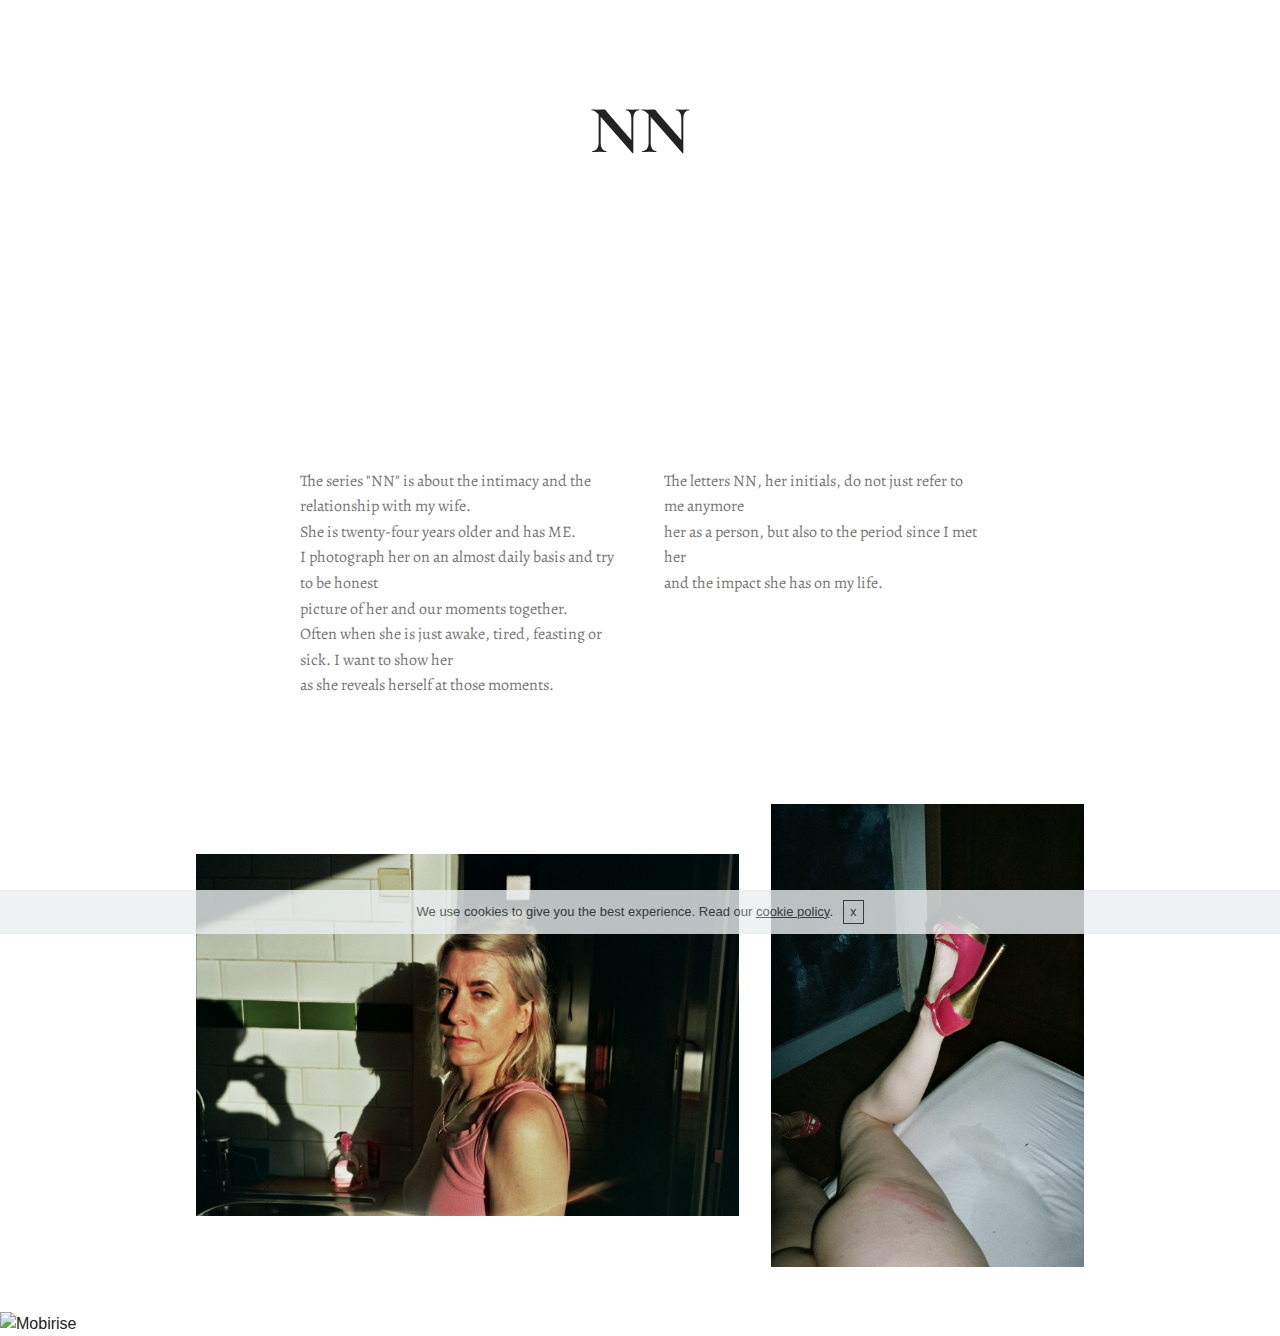
==== page1.html @ b83c1f18 "create github pages" ====
<!DOCTYPE html>
<html>
<head>
  <!-- Site made with Mobirise Website Builder v4.4.1, https://mobirise.com -->
  <meta charset="UTF-8">
  <meta http-equiv="X-UA-Compatible" content="IE=edge">
  <meta name="generator" content="Mobirise v4.4.1, mobirise.com">
  <meta name="viewport" content="width=device-width, initial-scale=1">
  <link rel="shortcut icon" href="assets/images/1-0292-128x192.png" type="image/x-icon">
  <meta name="description" content="">
  <title>NN</title>
  <link rel="stylesheet" href="assets/web/assets/mobirise-icons/mobirise-icons.css">
  <link rel="stylesheet" href="assets/tether/tether.min.css">
  <link rel="stylesheet" href="assets/bootstrap/css/bootstrap.min.css">
  <link rel="stylesheet" href="assets/bootstrap/css/bootstrap-grid.min.css">
  <link rel="stylesheet" href="assets/bootstrap/css/bootstrap-reboot.min.css">
  <link rel="stylesheet" href="assets/theme/css/style.css">
  <link rel="stylesheet" href="assets/mobirise/css/mbr-additional.css" type="text/css">
  
  
  
</head>
<body>

<!-- Google Analytics -->
<!-- Global site tag (gtag.js) - Google Analytics -->
<script async src="https://www.googletagmanager.com/gtag/js?id=UA-110276883-1"></script>
<script>
  window.dataLayer = window.dataLayer || [];
  function gtag(){dataLayer.push(arguments);}
  gtag('js', new Date());

  gtag('config', 'UA-110276883-1');
</script>

<!-- /Google Analytics -->


<section class="cid-qCbHKU8BVN" id="header2-u" data-rv-view="1049">

    

    

    <div class="container align-center">
        <div class="row justify-content-md-center">
            <div class="mbr-white col-md-10">
                <h1 class="mbr-section-title mbr-bold pb-3 mbr-fonts-style display-1">
                    NN</h1>
                
                <p class="mbr-text pb-3 mbr-fonts-style display-5"></p>
                
            </div>
        </div>
    </div>
    
</section>

<section class="engine"><a href="https://mobirise.co/l">bootstrap themes</a></section><section class="cid-qCbFj3TldL" id="image4-p" data-rv-view="1052">
    <!-- Block parameters controls (Blue "Gear" panel) -->
    
    <!-- End block parameters -->
    <div class="container images-container">
            <div class="media-container-row" style="width: 80%;">
                <div class="img-item item1" style="width: 177%;">
                    <img src="assets/images/151-2785x1864.jpg" alt="" title="" media-simple="true">
                    
                </div>
                <div class="img-item">
                    <img src="assets/images/-5a-332-1866x2766.jpg" alt="" title="" media-simple="true">
                    
                </div>
            </div>
    </div>
</section>

<section class="mbr-section article content3 cid-qCbGsuGe4A" id="content3-q" data-rv-view="1054">
      
     

    <div class="container">
        <div class="media-container-row">
            <div class="row col-12 col-md-8">
                <div class="col-12 col-md-6 pr-lg-4 mbr-text mbr-fonts-style display-7">The series "NN" is about the intimacy and the relationship with my wife.<div>She is twenty-four years older and has ME.</div><div>I photograph her on an almost daily basis and try to be honest</div><div>picture of her and our moments together.</div><div>Often when she is just awake, tired, feasting or sick. I want to show her</div><div>as she reveals herself at those moments.</div></div>
                <div class="col-12 col-md-6 pl-lg-4 mbr-text mbr-fonts-style display-7">The letters NN, her initials, do not just refer to me anymore<div>her as a person, but also to the period since I met her</div><div>and the impact she has on my life.</div></div>
            </div>
        </div>
    </div>
</section>

<section class="cid-qCbGMgP2Rk" id="image4-s" data-rv-view="1055">
    <!-- Block parameters controls (Blue "Gear" panel) -->
    
    <!-- End block parameters -->
    <div class="container images-container">
            <div class="media-container-row" style="width: 80%;">
                <div class="img-item item1" style="width: 177%;">
                    <img src="assets/images/-29-589-3000x2000.jpg" alt="" title="" media-simple="true">
                    
                </div>
                <div class="img-item">
                    <img src="assets/images/-6-141-1832x2708.jpg" alt="" title="" media-simple="true">
                    
                </div>
            </div>
    </div>
</section>

<section class="cid-qCbHqmaHuk" id="image2-t" data-rv-view="1057">

    

    <figure class="mbr-figure">
        <div class="image-block" style="width: 100%;">
            <img src="assets/images/-7a-8-2778x1867.jpg" alt="Mobirise" title="" media-simple="true">
            <figcaption class="mbr-figure-caption mbr-figure-caption-over">
                <div class="container pb-5 mbr-white align-center mbr-fonts-style display-1"></div>
            </figcaption>
        </div>
    </figure>
</section>


  <script src="assets/web/assets/jquery/jquery.min.js"></script>
  <script src="assets/popper/popper.min.js"></script>
  <script src="assets/tether/tether.min.js"></script>
  <script src="assets/bootstrap/js/bootstrap.min.js"></script>
  <script src="assets/smooth-scroll/smooth-scroll.js"></script>
  <script src="assets/cookies-alert-plugin/cookies-alert-core.js"></script>
  <script src="assets/cookies-alert-plugin/cookies-alert-script.js"></script>
  <script src="assets/theme/js/script.js"></script>
  
  
<input name="cookieData" type="hidden" data-cookie-text="We use cookies to give you the best experience. Read our <a href='privacy.html'>cookie policy</a>.">
  </body>
</html>
---- assets/web/assets/mobirise-icons/mobirise-icons.css ----
@font-face {
  font-family: 'MobiriseIcons';
  src:  url('mobirise-icons.eot?spat4u');
  src:  url('mobirise-icons.eot?spat4u#iefix') format('embedded-opentype'),
    url('mobirise-icons.ttf?spat4u') format('truetype'),
    url('mobirise-icons.woff?spat4u') format('woff'),
    url('mobirise-icons.svg?spat4u#MobiriseIcons') format('svg');
  font-weight: normal;
  font-style: normal;
}

[class^="mbri-"], [class*=" mbri-"] {
  /* use !important to prevent issues with browser extensions that change fonts */
  font-family: MobiriseIcons !important;
  speak: none;
  font-style: normal;
  font-weight: normal;
  font-variant: normal;
  text-transform: none;
  line-height: 1;

  /* Better Font Rendering =========== */
  -webkit-font-smoothing: antialiased;
  -moz-osx-font-smoothing: grayscale;
}

.mbri-add-submenu:before {
  content: "\e900";
}
.mbri-alert:before {
  content: "\e901";
}
.mbri-align-center:before {
  content: "\e902";
}
.mbri-align-justify:before {
  content: "\e903";
}
.mbri-align-left:before {
  content: "\e904";
}
.mbri-align-right:before {
  content: "\e905";
}
.mbri-android:before {
  content: "\e906";
}
.mbri-apple:before {
  content: "\e907";
}
.mbri-arrow-down:before {
  content: "\e908";
}
.mbri-arrow-next:before {
  content: "\e909";
}
.mbri-arrow-prev:before {
  content: "\e90a";
}
.mbri-arrow-up:before {
  content: "\e90b";
}
.mbri-bold:before {
  content: "\e90c";
}
.mbri-bookmark:before {
  content: "\e90d";
}
.mbri-bootstrap:before {
  content: "\e90e";
}
.mbri-briefcase:before {
  content: "\e90f";
}
.mbri-browse:before {
  content: "\e910";
}
.mbri-bulleted-list:before {
  content: "\e911";
}
.mbri-calendar:before {
  content: "\e912";
}
.mbri-camera:before {
  content: "\e913";
}
.mbri-cart-add:before {
  content: "\e914";
}
.mbri-cart-full:before {
  content: "\e915";
}
.mbri-cash:before {
  content: "\e916";
}
.mbri-change-style:before {
  content: "\e917";
}
.mbri-chat:before {
  content: "\e918";
}
.mbri-clock:before {
  content: "\e919";
}
.mbri-close:before {
  content: "\e91a";
}
.mbri-cloud:before {
  content: "\e91b";
}
.mbri-code:before {
  content: "\e91c";
}
.mbri-contact-form:before {
  content: "\e91d";
}
.mbri-credit-card:before {
  content: "\e91e";
}
.mbri-cursor-click:before {
  content: "\e91f";
}
.mbri-cust-feedback:before {
  content: "\e920";
}
.mbri-database:before {
  content: "\e921";
}
.mbri-delivery:before {
  content: "\e922";
}
.mbri-desktop:before {
  content: "\e923";
}
.mbri-devices:before {
  content: "\e924";
}
.mbri-down:before {
  content: "\e925";
}
.mbri-download:before {
  content: "\e989";
}
.mbri-drag-n-drop:before {
  content: "\e927";
}
.mbri-drag-n-drop2:before {
  content: "\e928";
}
.mbri-edit:before {
  content: "\e929";
}
.mbri-edit2:before {
  content: "\e92a";
}
.mbri-error:before {
  content: "\e92b";
}
.mbri-extension:before {
  content: "\e92c";
}
.mbri-features:before {
  content: "\e92d";
}
.mbri-file:before {
  content: "\e92e";
}
.mbri-flag:before {
  content: "\e92f";
}
.mbri-folder:before {
  content: "\e930";
}
.mbri-gift:before {
  content: "\e931";
}
.mbri-github:before {
  content: "\e932";
}
.mbri-globe:before {
  content: "\e933";
}
.mbri-globe-2:before {
  content: "\e934";
}
.mbri-growing-chart:before {
  content: "\e935";
}
.mbri-hearth:before {
  content: "\e936";
}
.mbri-help:before {
  content: "\e937";
}
.mbri-home:before {
  content: "\e938";
}
.mbri-hot-cup:before {
  content: "\e939";
}
.mbri-idea:before {
  content: "\e93a";
}
.mbri-image-gallery:before {
  content: "\e93b";
}
.mbri-image-slider:before {
  content: "\e93c";
}
.mbri-info:before {
  content: "\e93d";
}
.mbri-italic:before {
  content: "\e93e";
}
.mbri-key:before {
  content: "\e93f";
}
.mbri-laptop:before {
  content: "\e940";
}
.mbri-layers:before {
  content: "\e941";
}
.mbri-left-right:before {
  content: "\e942";
}
.mbri-left:before {
  content: "\e943";
}
.mbri-letter:before {
  content: "\e944";
}
.mbri-like:before {
  content: "\e945";
}
.mbri-link:before {
  content: "\e946";
}
.mbri-lock:before {
  content: "\e947";
}
.mbri-login:before {
  content: "\e948";
}
.mbri-logout:before {
  content: "\e949";
}
.mbri-magic-stick:before {
  content: "\e94a";
}
.mbri-map-pin:before {
  content: "\e94b";
}
.mbri-menu:before {
  content: "\e94c";
}
.mbri-mobile:before {
  content: "\e94d";
}
.mbri-mobile2:before {
  content: "\e94e";
}
.mbri-mobirise:before {
  content: "\e94f";
}
.mbri-more-horizontal:before {
  content: "\e950";
}
.mbri-more-vertical:before {
  content: "\e951";
}
.mbri-music:before {
  content: "\e952";
}
.mbri-new-file:before {
  content: "\e953";
}
.mbri-numbered-list:before {
  content: "\e954";
}
.mbri-opened-folder:before {
  content: "\e955";
}
.mbri-pages:before {
  content: "\e956";
}
.mbri-paper-plane:before {
  content: "\e957";
}
.mbri-paperclip:before {
  content: "\e958";
}
.mbri-photo:before {
  content: "\e959";
}
.mbri-photos:before {
  content: "\e95a";
}
.mbri-pin:before {
  content: "\e95b";
}
.mbri-play:before {
  content: "\e95c";
}
.mbri-plus:before {
  content: "\e95d";
}
.mbri-preview:before {
  content: "\e95e";
}
.mbri-print:before {
  content: "\e95f";
}
.mbri-protect:before {
  content: "\e960";
}
.mbri-question:before {
  content: "\e961";
}
.mbri-quote-left:before {
  content: "\e962";
}
.mbri-quote-right:before {
  content: "\e963";
}
.mbri-refresh:before {
  content: "\e964";
}
.mbri-responsive:before {
  content: "\e965";
}
.mbri-right:before {
  content: "\e966";
}
.mbri-rocket:before {
  content: "\e967";
}
.mbri-sad-face:before {
  content: "\e968";
}
.mbri-sale:before {
  content: "\e969";
}
.mbri-save:before {
  content: "\e96a";
}
.mbri-search:before {
  content: "\e96b";
}
.mbri-setting:before {
  content: "\e96c";
}
.mbri-setting2:before {
  content: "\e96d";
}
.mbri-setting3:before {
  content: "\e96e";
}
.mbri-share:before {
  content: "\e96f";
}
.mbri-shopping-bag:before {
  content: "\e970";
}
.mbri-shopping-basket:before {
  content: "\e971";
}
.mbri-shopping-cart:before {
  content: "\e972";
}
.mbri-sites:before {
  content: "\e973";
}
.mbri-smile-face:before {
  content: "\e974";
}
.mbri-speed:before {
  content: "\e975";
}
.mbri-star:before {
  content: "\e976";
}
.mbri-success:before {
  content: "\e977";
}
.mbri-sun:before {
  content: "\e978";
}
.mbri-sun2:before {
  content: "\e979";
}
.mbri-tablet:before {
  content: "\e97a";
}
.mbri-tablet-vertical:before {
  content: "\e97b";
}
.mbri-target:before {
  content: "\e97c";
}
.mbri-timer:before {
  content: "\e97d";
}
.mbri-to-ftp:before {
  content: "\e97e";
}
.mbri-to-local-drive:before {
  content: "\e97f";
}
.mbri-touch-swipe:before {
  content: "\e980";
}
.mbri-touch:before {
  content: "\e981";
}
.mbri-trash:before {
  content: "\e982";
}
.mbri-underline:before {
  content: "\e983";
}
.mbri-unlink:before {
  content: "\e984";
}
.mbri-unlock:before {
  content: "\e985";
}
.mbri-up-down:before {
  content: "\e986";
}
.mbri-up:before {
  content: "\e987";
}
.mbri-update:before {
  content: "\e988";
}
.mbri-upload:before {
 content: "\e926"; 
}
.mbri-user:before {
  content: "\e98a";
}
.mbri-user2:before {
  content: "\e98b";
}
.mbri-users:before {
  content: "\e98c";
}
.mbri-video:before {
  content: "\e98d";
}
.mbri-video-play:before {
  content: "\e98e";
}
.mbri-watch:before {
  content: "\e98f";
}
.mbri-website-theme:before {
  content: "\e990";
}
.mbri-wifi:before {
  content: "\e991";
}
.mbri-windows:before {
  content: "\e992";
}
.mbri-zoom-out:before {
  content: "\e993";
}
.mbri-redo:before {
  content: "\e994";
}
.mbri-undo:before {
  content: "\e995";
}
---- assets/theme/css/style.css ----
/*!
 * Mobirise v4 theme (https://mobirise.com/)
 * Copyright 2017 Mobirise
 */
section {
  background-color: #eeeeee; }

section,
.container,
.container-fluid {
  position: relative;
  word-wrap: break-word; }

a.mbr-iconfont:hover {
  text-decoration: none; }

.article .lead p, .article .lead ul, .article .lead ol, .article .lead pre, .article .lead blockquote {
  margin-bottom: 0; }

a {
  font-style: normal;
  font-weight: 400;
  cursor: pointer; }
  a, a:hover {
    text-decoration: none; }

figure {
  margin-bottom: 0; }

body {
  color: #232323; }

h1, h2, h3, h4, h5, h6,
.h1, .h2, .h3, .h4, .h5, .h6,
.display-1, .display-2, .display-3, .display-4 {
  line-height: 1;
  word-break: break-word;
  word-wrap: break-word; }

b, strong {
  font-weight: bold; }

blockquote {
  padding: 10px 0 10px 20px;
  position: relative;
  border-left: 2px solid;
  border-color: #ff3366; }

input:-webkit-autofill, input:-webkit-autofill:hover, input:-webkit-autofill:focus, input:-webkit-autofill:active {
  transition-delay: 9999s;
  transition-property: background-color, color; }

textarea[type="hidden"] {
  display: none; }

body {
  position: relative; }

section {
  background-position: 50% 50%;
  background-repeat: no-repeat;
  background-size: cover; }
  section .mbr-background-video,
  section .mbr-background-video-preview {
    position: absolute;
    bottom: 0;
    left: 0;
    right: 0;
    top: 0; }

.hidden {
  visibility: hidden; }

.mbr-z-index20 {
  z-index: 20; }

/*! Base colors */
.mbr-white {
  color: #ffffff; }

.mbr-black {
  color: #000000; }

.mbr-bg-white {
  background-color: #ffffff; }

.mbr-bg-black {
  background-color: #000000; }

/*! Text-aligns */
.align-left {
  text-align: left; }

.align-center {
  text-align: center; }

.align-right {
  text-align: right; }

@media (max-width: 767px) {
  .align-left, .align-center, .align-right, .mbr-section-btn, .mbr-section-title {
    text-align: center; } }
/*! Font-weight  */
.mbr-light {
  font-weight: 300; }

.mbr-regular {
  font-weight: 400; }

.mbr-semibold {
  font-weight: 500; }

.mbr-bold {
  font-weight: 700; }

/*! Media  */
.media-size-item {
  -webkit-flex: 1 1 auto;
  -moz-flex: 1 1 auto;
  -ms-flex: 1 1 auto;
  -o-flex: 1 1 auto;
  flex: 1 1 auto; }

.media-content {
  -webkit-flex-basis: 100%;
  flex-basis: 100%; }

.media-container-row {
  display: -ms-flexbox;
  display: -webkit-flex;
  display: flex;
  -webkit-flex-direction: row;
  -ms-flex-direction: row;
  flex-direction: row;
  -webkit-flex-wrap: wrap;
  -ms-flex-wrap: wrap;
  flex-wrap: wrap;
  -webkit-justify-content: center;
  -ms-flex-pack: center;
  justify-content: center;
  -webkit-align-content: center;
  -ms-flex-line-pack: center;
  align-content: center;
  -webkit-align-items: start;
  -ms-flex-align: start;
  align-items: start; }
  .media-container-row .media-size-item {
    width: 400px; }

.media-container-column {
  display: -ms-flexbox;
  display: -webkit-flex;
  display: flex;
  -webkit-flex-direction: column;
  -ms-flex-direction: column;
  flex-direction: column;
  -webkit-flex-wrap: wrap;
  -ms-flex-wrap: wrap;
  flex-wrap: wrap;
  -webkit-justify-content: center;
  -ms-flex-pack: center;
  justify-content: center;
  -webkit-align-content: center;
  -ms-flex-line-pack: center;
  align-content: center;
  -webkit-align-items: stretch;
  -ms-flex-align: stretch;
  align-items: stretch; }
  .media-container-column > * {
    width: 100%; }

@media (min-width: 992px) {
  .media-container-row {
    -webkit-flex-wrap: nowrap;
    -ms-flex-wrap: nowrap;
    flex-wrap: nowrap; } }
figure {
  overflow: hidden; }

figure[mbr-media-size] {
  transition: width 0.1s; }

.mbr-figure img, .mbr-figure iframe {
  display: block;
  width: 100%; }

.card {
  background-color: transparent;
  border: none; }

.card-img {
  text-align: center;
  flex-shrink: 0; }

.media {
  max-width: 100%;
  margin: 0 auto; }

.mbr-figure {
  -ms-flex-item-align: center;
  -ms-grid-row-align: center;
  -webkit-align-self: center;
  align-self: center; }

.media-container > div {
  max-width: 100%; }

.mbr-figure img, .card-img img {
  width: 100%; }

@media (max-width: 991px) {
  .media-size-item {
    width: auto !important; }

  .media {
    width: auto; }

  .mbr-figure {
    width: 100% !important; } }
/*! Buttons */
.mbr-section-btn {
  margin-left: -.25rem;
  margin-right: -.25rem;
  font-size: 0; }

nav .mbr-section-btn {
  margin-left: 0rem;
  margin-right: 0rem; }

/*! Btn icon margin */
.btn .mbr-iconfont, .btn.btn-sm .mbr-iconfont {
  cursor: pointer;
  margin-right: 0.5rem; }

.btn.btn-md .mbr-iconfont, .btn.btn-md .mbr-iconfont {
  margin-right: 0.8rem; }

.mbr-regular {
  font-weight: 400; }

.mbr-semibold {
  font-weight: 500; }

.mbr-bold {
  font-weight: 700; }

[type="submit"] {
  -webkit-appearance: none; }

/*! Full-screen */
.mbr-fullscreen .mbr-overlay {
  min-height: 100vh; }

.mbr-fullscreen {
  display: flex;
  display: -webkit-flex;
  display: -moz-flex;
  display: -ms-flex;
  display: -o-flex;
  align-items: center;
  -webkit-align-items: center;
  min-height: 100vh;
  padding-top: 3rem;
  padding-bottom: 3rem; }

/*! Map */
.map {
  height: 25rem;
  position: relative; }
  .map iframe {
    width: 100%;
    height: 100%; }

/* Form */
.form-asterisk {
  font-family: initial;
  position: absolute;
  top: -2px;
  font-weight: normal; }

/*! Scroll to top arrow */
.mbr-arrow-up {
  bottom: 25px;
  right: 90px;
  position: fixed;
  text-align: right;
  z-index: 5000;
  color: #ffffff;
  font-size: 32px;
  transform: rotate(180deg);
  -webkit-transform: rotate(180deg); }

.mbr-arrow-up a {
  background: rgba(0, 0, 0, 0.2);
  border-radius: 3px;
  color: #fff;
  display: inline-block;
  height: 60px;
  width: 60px;
  outline-style: none !important;
  position: relative;
  text-decoration: none;
  transition: all .3s ease-in-out;
  cursor: pointer;
  text-align: center; }
  .mbr-arrow-up a:hover {
    background-color: rgba(0, 0, 0, 0.4); }
  .mbr-arrow-up a i {
    line-height: 60px; }

.mbr-arrow-up-icon {
  display: block;
  color: #fff; }

.mbr-arrow-up-icon::before {
  content: "\203a";
  display: inline-block;
  font-family: serif;
  font-size: 32px;
  line-height: 1;
  font-style: normal;
  position: relative;
  top: 6px;
  left: -4px;
  -webkit-transform: rotate(-90deg);
  transform: rotate(-90deg); }

/*! Arrow Down */
.mbr-arrow {
  position: absolute;
  bottom: 45px;
  left: 50%;
  width: 60px;
  height: 60px;
  cursor: pointer;
  background-color: rgba(80, 80, 80, 0.5);
  border-radius: 50%;
  -webkit-transform: translateX(-50%);
  transform: translateX(-50%); }
  .mbr-arrow > a {
    display: inline-block;
    text-decoration: none;
    outline-style: none;
    -webkit-animation: arrowdown 1.7s ease-in-out infinite;
    animation: arrowdown 1.7s ease-in-out infinite; }
    .mbr-arrow > a > i {
      position: absolute;
      top: -2px;
      left: 15px;
      font-size: 2rem; }

@keyframes arrowdown {
  0% {
    transform: translateY(0px);
    -webkit-transform: translateY(0px); }
  50% {
    transform: translateY(-5px);
    -webkit-transform: translateY(-5px); }
  100% {
    transform: translateY(0px);
    -webkit-transform: translateY(0px); } }
@-webkit-keyframes arrowdown {
  0% {
    transform: translateY(0px);
    -webkit-transform: translateY(0px); }
  50% {
    transform: translateY(-5px);
    -webkit-transform: translateY(-5px); }
  100% {
    transform: translateY(0px);
    -webkit-transform: translateY(0px); } }
@media (max-width: 500px) {
  .mbr-arrow-up {
    left: 50%;
    right: auto;
    transform: translateX(-50%) rotate(180deg);
    -webkit-transform: translateX(-50%) rotate(180deg); } }
/*Gradients animation*/
@keyframes gradient-animation {
  from {
    background-position: 0% 100%;
    animation-timing-function: ease-in-out; }
  to {
    background-position: 100% 0%;
    animation-timing-function: ease-in-out; } }
@-webkit-keyframes gradient-animation {
  from {
    background-position: 0% 100%;
    animation-timing-function: ease-in-out; }
  to {
    background-position: 100% 0%;
    animation-timing-function: ease-in-out; } }
.bg-gradient {
  background-size: 200% 200%;
  animation: gradient-animation 5s infinite alternate;
  -webkit-animation: gradient-animation 5s infinite alternate; }

.menu .navbar-brand {
  display: -webkit-flex; }
  .menu .navbar-brand span {
    display: flex;
    display: -webkit-flex; }
  .menu .navbar-brand .navbar-caption-wrap {
    display: -webkit-flex; }
  .menu .navbar-brand .navbar-logo img {
    display: -webkit-flex; }
@media (min-width: 768px) and (max-width: 991px) {
  .menu .navbar-toggleable-sm .navbar-nav {
    display: -webkit-box;
    display: -webkit-flex;
    display: -ms-flexbox; } }
@media (min-width: 992px) {
  .menu .navbar-nav.nav-dropdown {
    display: -webkit-flex; }
  .menu .navbar-toggleable-sm .navbar-collapse {
    display: -webkit-flex !important; } }

/*# sourceMappingURL=style.css.map */
.engine {
	position: absolute;
	text-indent: -2400px;
	text-align: center;
	padding: 0;
	top: 0;
	left: -2400px;
}
---- assets/mobirise/css/mbr-additional.css ----
@import url(https://fonts.googleapis.com/css?family=Cormorant+Garamond:300,300i,400,400i,500,500i,600,600i,700,700i);
@import url(https://fonts.googleapis.com/css?family=Alegreya:400,400i,500,500i,700,700i,800,800i,900,900i);





body {
  font-style: normal;
  line-height: 1.5;
}
.mbr-section-title {
  font-style: normal;
  line-height: 1.2;
}
.mbr-section-subtitle {
  line-height: 1.3;
}
.mbr-text {
  font-style: normal;
  line-height: 1.6;
}
.display-1 {
  font-family: 'Cormorant Garamond', serif;
  font-size: 4.25rem;
}
.display-1 > .mbr-iconfont {
  font-size: 6.8rem;
}
.display-2 {
  font-family: 'Cormorant Garamond', serif;
  font-size: 3rem;
}
.display-2 > .mbr-iconfont {
  font-size: 4.8rem;
}
.display-4 {
  font-family: 'Alegreya', serif;
  font-size: 1rem;
}
.display-4 > .mbr-iconfont {
  font-size: 1.6rem;
}
.display-5 {
  font-family: 'Alegreya', serif;
  font-size: 1.5rem;
}
.display-5 > .mbr-iconfont {
  font-size: 2.4rem;
}
.display-7 {
  font-family: 'Alegreya', serif;
  font-size: 1rem;
}
.display-7 > .mbr-iconfont {
  font-size: 1.6rem;
}
/* ---- Fluid typography for mobile devices ---- */
/* 1.4 - font scale ratio ( bootstrap == 1.42857 ) */
/* 100vw - current viewport width */
/* (48 - 20)  48 == 48rem == 768px, 20 == 20rem == 320px(minimal supported viewport) */
/* 0.65 - min scale variable, may vary */
@media (max-width: 768px) {
  .display-1 {
    font-size: 3.4rem;
    font-size: calc( 2.1374999999999997rem + (4.25 - 2.1374999999999997) * ((100vw - 20rem) / (48 - 20)));
    line-height: calc( 1.4 * (2.1374999999999997rem + (4.25 - 2.1374999999999997) * ((100vw - 20rem) / (48 - 20))));
  }
  .display-2 {
    font-size: 2.4rem;
    font-size: calc( 1.7rem + (3 - 1.7) * ((100vw - 20rem) / (48 - 20)));
    line-height: calc( 1.4 * (1.7rem + (3 - 1.7) * ((100vw - 20rem) / (48 - 20))));
  }
  .display-4 {
    font-size: 0.8rem;
    font-size: calc( 1rem + (1 - 1) * ((100vw - 20rem) / (48 - 20)));
    line-height: calc( 1.4 * (1rem + (1 - 1) * ((100vw - 20rem) / (48 - 20))));
  }
  .display-5 {
    font-size: 1.2rem;
    font-size: calc( 1.175rem + (1.5 - 1.175) * ((100vw - 20rem) / (48 - 20)));
    line-height: calc( 1.4 * (1.175rem + (1.5 - 1.175) * ((100vw - 20rem) / (48 - 20))));
  }
}
/* Buttons */
.btn {
  font-weight: 500;
  border-width: 2px;
  font-style: normal;
  letter-spacing: 1px;
  margin: .4rem .8rem;
  white-space: normal;
  -webkit-transition: all 0.3s ease-in-out;
  -moz-transition: all 0.3s ease-in-out;
  transition: all 0.3s ease-in-out;
  padding: 1rem 3rem;
  border-radius: 3px;
  display: inline-flex;
  align-items: center;
  justify-content: center;
  word-break: break-word;
}
.btn-sm {
  font-weight: 500;
  letter-spacing: 1px;
  -webkit-transition: all 0.3s ease-in-out;
  -moz-transition: all 0.3s ease-in-out;
  transition: all 0.3s ease-in-out;
  padding: 0.6rem 1.5rem;
  border-radius: 3px;
}
.btn-md {
  font-weight: 500;
  letter-spacing: 1px;
  margin: .4rem .8rem !important;
  -webkit-transition: all 0.3s ease-in-out;
  -moz-transition: all 0.3s ease-in-out;
  transition: all 0.3s ease-in-out;
  padding: 1rem 3rem;
  border-radius: 3px;
}
.btn-lg {
  font-weight: 500;
  letter-spacing: 1px;
  margin: .4rem .8rem !important;
  -webkit-transition: all 0.3s ease-in-out;
  -moz-transition: all 0.3s ease-in-out;
  transition: all 0.3s ease-in-out;
  padding: 1.2rem 3.2rem;
  border-radius: 3px;
}
.bg-primary {
  background-color: #149dcc !important;
}
.bg-success {
  background-color: #f7ed4a !important;
}
.bg-info {
  background-color: #82786e !important;
}
.bg-warning {
  background-color: #879a9f !important;
}
.bg-danger {
  background-color: #b1a374 !important;
}
.btn-primary,
.btn-primary:active {
  background-color: #149dcc;
  border-color: #149dcc;
  color: #ffffff;
}
.btn-primary:hover,
.btn-primary:focus,
.btn-primary.focus,
.btn-primary.active {
  color: #ffffff;
  background-color: #0d6786;
  border-color: #0d6786;
}
.btn-primary.disabled,
.btn-primary:disabled {
  color: #ffffff !important;
  background-color: #0d6786 !important;
  border-color: #0d6786 !important;
}
.btn-secondary,
.btn-secondary:active {
  background-color: #ff3366;
  border-color: #ff3366;
  color: #ffffff;
}
.btn-secondary:hover,
.btn-secondary:focus,
.btn-secondary.focus,
.btn-secondary.active {
  color: #ffffff;
  background-color: #e50039;
  border-color: #e50039;
}
.btn-secondary.disabled,
.btn-secondary:disabled {
  color: #ffffff !important;
  background-color: #e50039 !important;
  border-color: #e50039 !important;
}
.btn-info,
.btn-info:active {
  background-color: #82786e;
  border-color: #82786e;
  color: #ffffff;
}
.btn-info:hover,
.btn-info:focus,
.btn-info.focus,
.btn-info.active {
  color: #ffffff;
  background-color: #59524b;
  border-color: #59524b;
}
.btn-info.disabled,
.btn-info:disabled {
  color: #ffffff !important;
  background-color: #59524b !important;
  border-color: #59524b !important;
}
.btn-success,
.btn-success:active {
  background-color: #f7ed4a;
  border-color: #f7ed4a;
  color: #ffffff;
}
.btn-success:hover,
.btn-success:focus,
.btn-success.focus,
.btn-success.active {
  color: #ffffff;
  background-color: #eadd0a;
  border-color: #eadd0a;
}
.btn-success.disabled,
.btn-success:disabled {
  color: #ffffff !important;
  background-color: #eadd0a !important;
  border-color: #eadd0a !important;
}
.btn-warning,
.btn-warning:active {
  background-color: #879a9f;
  border-color: #879a9f;
  color: #ffffff;
}
.btn-warning:hover,
.btn-warning:focus,
.btn-warning.focus,
.btn-warning.active {
  color: #ffffff;
  background-color: #617479;
  border-color: #617479;
}
.btn-warning.disabled,
.btn-warning:disabled {
  color: #ffffff !important;
  background-color: #617479 !important;
  border-color: #617479 !important;
}
.btn-danger,
.btn-danger:active {
  background-color: #b1a374;
  border-color: #b1a374;
  color: #ffffff;
}
.btn-danger:hover,
.btn-danger:focus,
.btn-danger.focus,
.btn-danger.active {
  color: #ffffff;
  background-color: #8b7d4e;
  border-color: #8b7d4e;
}
.btn-danger.disabled,
.btn-danger:disabled {
  color: #ffffff !important;
  background-color: #8b7d4e !important;
  border-color: #8b7d4e !important;
}
.btn-white {
  color: #333333 !important;
}
.btn-white,
.btn-white:active {
  background-color: #ffffff;
  border-color: #ffffff;
  color: #ffffff;
}
.btn-white:hover,
.btn-white:focus,
.btn-white.focus,
.btn-white.active {
  color: #ffffff;
  background-color: #d4d4d4;
  border-color: #d4d4d4;
}
.btn-white.disabled,
.btn-white:disabled {
  color: #ffffff !important;
  background-color: #d4d4d4 !important;
  border-color: #d4d4d4 !important;
}
.btn-black,
.btn-black:active {
  background-color: #333333;
  border-color: #333333;
  color: #ffffff;
}
.btn-black:hover,
.btn-black:focus,
.btn-black.focus,
.btn-black.active {
  color: #ffffff;
  background-color: #0d0d0d;
  border-color: #0d0d0d;
}
.btn-black.disabled,
.btn-black:disabled {
  color: #ffffff !important;
  background-color: #0d0d0d !important;
  border-color: #0d0d0d !important;
}
.btn-primary-outline,
.btn-primary-outline:active {
  background: none;
  border-color: #0b566f;
  color: #0b566f;
}
.btn-primary-outline:hover,
.btn-primary-outline:focus,
.btn-primary-outline.focus,
.btn-primary-outline.active {
  color: #ffffff;
  background-color: #149dcc;
  border-color: #149dcc;
}
.btn-primary-outline.disabled,
.btn-primary-outline:disabled {
  color: #ffffff !important;
  background-color: #149dcc !important;
  border-color: #149dcc !important;
}
.btn-secondary-outline,
.btn-secondary-outline:active {
  background: none;
  border-color: #cc0033;
  color: #cc0033;
}
.btn-secondary-outline:hover,
.btn-secondary-outline:focus,
.btn-secondary-outline.focus,
.btn-secondary-outline.active {
  color: #ffffff;
  background-color: #ff3366;
  border-color: #ff3366;
}
.btn-secondary-outline.disabled,
.btn-secondary-outline:disabled {
  color: #ffffff !important;
  background-color: #ff3366 !important;
  border-color: #ff3366 !important;
}
.btn-info-outline,
.btn-info-outline:active {
  background: none;
  border-color: #4b453f;
  color: #4b453f;
}
.btn-info-outline:hover,
.btn-info-outline:focus,
.btn-info-outline.focus,
.btn-info-outline.active {
  color: #ffffff;
  background-color: #82786e;
  border-color: #82786e;
}
.btn-info-outline.disabled,
.btn-info-outline:disabled {
  color: #ffffff !important;
  background-color: #82786e !important;
  border-color: #82786e !important;
}
.btn-success-outline,
.btn-success-outline:active {
  background: none;
  border-color: #d2c609;
  color: #d2c609;
}
.btn-success-outline:hover,
.btn-success-outline:focus,
.btn-success-outline.focus,
.btn-success-outline.active {
  color: #ffffff;
  background-color: #f7ed4a;
  border-color: #f7ed4a;
}
.btn-success-outline.disabled,
.btn-success-outline:disabled {
  color: #ffffff !important;
  background-color: #f7ed4a !important;
  border-color: #f7ed4a !important;
}
.btn-warning-outline,
.btn-warning-outline:active {
  background: none;
  border-color: #55666b;
  color: #55666b;
}
.btn-warning-outline:hover,
.btn-warning-outline:focus,
.btn-warning-outline.focus,
.btn-warning-outline.active {
  color: #ffffff;
  background-color: #879a9f;
  border-color: #879a9f;
}
.btn-warning-outline.disabled,
.btn-warning-outline:disabled {
  color: #ffffff !important;
  background-color: #879a9f !important;
  border-color: #879a9f !important;
}
.btn-danger-outline,
.btn-danger-outline:active {
  background: none;
  border-color: #7a6e45;
  color: #7a6e45;
}
.btn-danger-outline:hover,
.btn-danger-outline:focus,
.btn-danger-outline.focus,
.btn-danger-outline.active {
  color: #ffffff;
  background-color: #b1a374;
  border-color: #b1a374;
}
.btn-danger-outline.disabled,
.btn-danger-outline:disabled {
  color: #ffffff !important;
  background-color: #b1a374 !important;
  border-color: #b1a374 !important;
}
.btn-black-outline,
.btn-black-outline:active {
  background: none;
  border-color: #000000;
  color: #000000;
}
.btn-black-outline:hover,
.btn-black-outline:focus,
.btn-black-outline.focus,
.btn-black-outline.active {
  color: #ffffff;
  background-color: #333333;
  border-color: #333333;
}
.btn-black-outline.disabled,
.btn-black-outline:disabled {
  color: #ffffff !important;
  background-color: #333333 !important;
  border-color: #333333 !important;
}
.btn-white-outline,
.btn-white-outline:active,
.btn-white-outline.active {
  background: none;
  border-color: #ffffff;
  color: #ffffff;
}
.btn-white-outline:hover,
.btn-white-outline:focus,
.btn-white-outline.focus {
  color: #333333;
  background-color: #ffffff;
  border-color: #ffffff;
}
.text-primary {
  color: #149dcc !important;
}
.text-secondary {
  color: #ff3366 !important;
}
.text-success {
  color: #f7ed4a !important;
}
.text-info {
  color: #82786e !important;
}
.text-warning {
  color: #879a9f !important;
}
.text-danger {
  color: #b1a374 !important;
}
.text-white {
  color: #ffffff !important;
}
.text-black {
  color: #000000 !important;
}
a.text-primary:hover,
a.text-primary:focus {
  color: #0b566f !important;
}
a.text-secondary:hover,
a.text-secondary:focus {
  color: #cc0033 !important;
}
a.text-success:hover,
a.text-success:focus {
  color: #d2c609 !important;
}
a.text-info:hover,
a.text-info:focus {
  color: #4b453f !important;
}
a.text-warning:hover,
a.text-warning:focus {
  color: #55666b !important;
}
a.text-danger:hover,
a.text-danger:focus {
  color: #7a6e45 !important;
}
a.text-white:hover,
a.text-white:focus {
  color: #b3b3b3 !important;
}
a.text-black:hover,
a.text-black:focus {
  color: #4d4d4d !important;
}
.alert-success {
  background-color: #70c770;
}
.alert-info {
  background-color: #82786e;
}
.alert-warning {
  background-color: #879a9f;
}
.alert-danger {
  background-color: #b1a374;
}
.mbr-gallery-filter li.active .btn {
  background-color: #149dcc;
  border-color: #149dcc;
  color: #ffffff;
}
.mbr-gallery-filter li.active .btn:focus {
  box-shadow: none;
}
.btn-form {
  border-radius: 0;
}
.btn-form:hover {
  cursor: pointer;
}
a,
a:hover {
  color: #149dcc;
}
.mbr-plan-header.bg-primary .mbr-plan-subtitle,
.mbr-plan-header.bg-primary .mbr-plan-price-desc {
  color: #b4e6f8;
}
.mbr-plan-header.bg-success .mbr-plan-subtitle,
.mbr-plan-header.bg-success .mbr-plan-price-desc {
  color: #ffffff;
}
.mbr-plan-header.bg-info .mbr-plan-subtitle,
.mbr-plan-header.bg-info .mbr-plan-price-desc {
  color: #beb8b2;
}
.mbr-plan-header.bg-warning .mbr-plan-subtitle,
.mbr-plan-header.bg-warning .mbr-plan-price-desc {
  color: #ced6d8;
}
.mbr-plan-header.bg-danger .mbr-plan-subtitle,
.mbr-plan-header.bg-danger .mbr-plan-price-desc {
  color: #dfd9c6;
}
/* Scroll to top button*/
.scrollToTop_wraper {
  opacity: 0 !important;
}
/* Others*/
.note-check a[data-value=Rubik] {
  font-style: normal;
}
.mbr-arrow a {
  color: #ffffff;
}
.form-control-label {
  position: relative;
  cursor: pointer;
  margin-bottom: .357em;
  padding: 0;
}
.alert {
  color: #ffffff;
  border-radius: 0;
  border: 0;
  font-size: .875rem;
  line-height: 1.5;
  margin-bottom: 1.875rem;
  padding: 1.25rem;
  position: relative;
}
.alert.alert-form::after {
  background-color: inherit;
  bottom: -7px;
  content: "";
  display: block;
  height: 14px;
  left: 50%;
  margin-left: -7px;
  position: absolute;
  transform: rotate(45deg);
  width: 14px;
}
.form-control {
  background-color: #f5f5f5;
  box-shadow: none;
  color: #565656;
  font-family: 'Alegreya', serif;
  font-size: 1rem;
  line-height: 1.43;
  min-height: 3.5em;
  padding: 1.07em .5em;
}
.form-control > .mbr-iconfont {
  font-size: 1.6rem;
}
.form-control,
.form-control:focus {
  border: 1px solid #e8e8e8;
}
.form-active .form-control:invalid {
  border-color: red;
}
.mbr-overlay {
  background-color: #000;
  bottom: 0;
  left: 0;
  opacity: .5;
  position: absolute;
  right: 0;
  top: 0;
  z-index: 0;
}
blockquote {
  font-style: italic;
  padding: 10px 0 10px 20px;
  font-size: 1.09rem;
  position: relative;
  border-color: #149dcc;
  border-width: 3px;
}
ul,
ol,
pre,
blockquote {
  margin-bottom: 2.3125rem;
}
pre {
  background: #f4f4f4;
  padding: 10px 24px;
  white-space: pre-wrap;
}
.inactive {
  -webkit-user-select: none;
  -moz-user-select: none;
  -ms-user-select: none;
  user-select: none;
  pointer-events: none;
  -webkit-user-drag: none;
  user-drag: none;
}
.mbr-section__comments .row {
  justify-content: center;
}
/* Forms */
.mbr-form .btn {
  margin: .4rem 0;
}
@media (max-width: 767px) {
  .btn {
    font-size: .75rem !important;
  }
  .btn .mbr-iconfont {
    font-size: 1rem !important;
  }
}
/* Social block */
.btn-social {
  font-size: 20px;
  border-radius: 50%;
  padding: 0;
  width: 44px;
  height: 44px;
  line-height: 44px;
  text-align: center;
  position: relative;
  border: 2px solid #c0a375;
  border-color: #149dcc;
  color: #232323;
  cursor: pointer;
}
.btn-social i {
  top: 0;
  line-height: 44px;
  width: 44px;
}
.btn-social:hover {
  color: #fff;
  background: #149dcc;
}
.btn-social + .btn {
  margin-left: .1rem;
}
/* Footer */
.mbr-footer-content li::before,
.mbr-footer .mbr-contacts li::before {
  background: #149dcc;
}
.mbr-footer-content li a:hover,
.mbr-footer .mbr-contacts li a:hover {
  color: #149dcc;
}
/* Headers*/
.offset-1 {
  margin-left: 8.33333%;
}
.offset-2 {
  margin-left: 16.66667%;
}
.offset-3 {
  margin-left: 25%;
}
.offset-4 {
  margin-left: 33.33333%;
}
.offset-5 {
  margin-left: 41.66667%;
}
.offset-6 {
  margin-left: 50%;
}
.offset-7 {
  margin-left: 58.33333%;
}
.offset-8 {
  margin-left: 66.66667%;
}
.offset-9 {
  margin-left: 75%;
}
.offset-10 {
  margin-left: 83.33333%;
}
.offset-11 {
  margin-left: 91.66667%;
}
@media (min-width: 576px) {
  .offset-sm-0 {
    margin-left: 0%;
  }
  .offset-sm-1 {
    margin-left: 8.33333%;
  }
  .offset-sm-2 {
    margin-left: 16.66667%;
  }
  .offset-sm-3 {
    margin-left: 25%;
  }
  .offset-sm-4 {
    margin-left: 33.33333%;
  }
  .offset-sm-5 {
    margin-left: 41.66667%;
  }
  .offset-sm-6 {
    margin-left: 50%;
  }
  .offset-sm-7 {
    margin-left: 58.33333%;
  }
  .offset-sm-8 {
    margin-left: 66.66667%;
  }
  .offset-sm-9 {
    margin-left: 75%;
  }
  .offset-sm-10 {
    margin-left: 83.33333%;
  }
  .offset-sm-11 {
    margin-left: 91.66667%;
  }
}
@media (min-width: 768px) {
  .offset-md-0 {
    margin-left: 0%;
  }
  .offset-md-1 {
    margin-left: 8.33333%;
  }
  .offset-md-2 {
    margin-left: 16.66667%;
  }
  .offset-md-3 {
    margin-left: 25%;
  }
  .offset-md-4 {
    margin-left: 33.33333%;
  }
  .offset-md-5 {
    margin-left: 41.66667%;
  }
  .offset-md-6 {
    margin-left: 50%;
  }
  .offset-md-7 {
    margin-left: 58.33333%;
  }
  .offset-md-8 {
    margin-left: 66.66667%;
  }
  .offset-md-9 {
    margin-left: 75%;
  }
  .offset-md-10 {
    margin-left: 83.33333%;
  }
  .offset-md-11 {
    margin-left: 91.66667%;
  }
}
@media (min-width: 992px) {
  .offset-lg-0 {
    margin-left: 0%;
  }
  .offset-lg-1 {
    margin-left: 8.33333%;
  }
  .offset-lg-2 {
    margin-left: 16.66667%;
  }
  .offset-lg-3 {
    margin-left: 25%;
  }
  .offset-lg-4 {
    margin-left: 33.33333%;
  }
  .offset-lg-5 {
    margin-left: 41.66667%;
  }
  .offset-lg-6 {
    margin-left: 50%;
  }
  .offset-lg-7 {
    margin-left: 58.33333%;
  }
  .offset-lg-8 {
    margin-left: 66.66667%;
  }
  .offset-lg-9 {
    margin-left: 75%;
  }
  .offset-lg-10 {
    margin-left: 83.33333%;
  }
  .offset-lg-11 {
    margin-left: 91.66667%;
  }
}
@media (min-width: 1200px) {
  .offset-xl-0 {
    margin-left: 0%;
  }
  .offset-xl-1 {
    margin-left: 8.33333%;
  }
  .offset-xl-2 {
    margin-left: 16.66667%;
  }
  .offset-xl-3 {
    margin-left: 25%;
  }
  .offset-xl-4 {
    margin-left: 33.33333%;
  }
  .offset-xl-5 {
    margin-left: 41.66667%;
  }
  .offset-xl-6 {
    margin-left: 50%;
  }
  .offset-xl-7 {
    margin-left: 58.33333%;
  }
  .offset-xl-8 {
    margin-left: 66.66667%;
  }
  .offset-xl-9 {
    margin-left: 75%;
  }
  .offset-xl-10 {
    margin-left: 83.33333%;
  }
  .offset-xl-11 {
    margin-left: 91.66667%;
  }
}
.navbar-toggler {
  -webkit-align-self: flex-start;
  -ms-flex-item-align: start;
  align-self: flex-start;
  padding: 0.25rem 0.75rem;
  font-size: 1.25rem;
  line-height: 1;
  background: transparent;
  border: 1px solid transparent;
  -webkit-border-radius: 0.25rem;
  border-radius: 0.25rem;
}
.navbar-toggler:focus,
.navbar-toggler:hover {
  text-decoration: none;
}
.navbar-toggler-icon {
  display: inline-block;
  width: 1.5em;
  height: 1.5em;
  vertical-align: middle;
  content: "";
  background: no-repeat center center;
  -webkit-background-size: 100% 100%;
  -o-background-size: 100% 100%;
  background-size: 100% 100%;
}
.navbar-toggler-left {
  position: absolute;
  left: 1rem;
}
.navbar-toggler-right {
  position: absolute;
  right: 1rem;
}
@media (max-width: 575px) {
  .navbar-toggleable .navbar-nav .dropdown-menu {
    position: static;
    float: none;
  }
  .navbar-toggleable > .container {
    padding-right: 0;
    padding-left: 0;
  }
}
@media (min-width: 576px) {
  .navbar-toggleable {
    -webkit-box-orient: horizontal;
    -webkit-box-direction: normal;
    -webkit-flex-direction: row;
    -ms-flex-direction: row;
    flex-direction: row;
    -webkit-flex-wrap: nowrap;
    -ms-flex-wrap: nowrap;
    flex-wrap: nowrap;
    -webkit-box-align: center;
    -webkit-align-items: center;
    -ms-flex-align: center;
    align-items: center;
  }
  .navbar-toggleable .navbar-nav {
    -webkit-box-orient: horizontal;
    -webkit-box-direction: normal;
    -webkit-flex-direction: row;
    -ms-flex-direction: row;
    flex-direction: row;
  }
  .navbar-toggleable .navbar-nav .nav-link {
    padding-right: .5rem;
    padding-left: .5rem;
  }
  .navbar-toggleable > .container {
    display: -webkit-box;
    display: -webkit-flex;
    display: -ms-flexbox;
    display: flex;
    -webkit-flex-wrap: nowrap;
    -ms-flex-wrap: nowrap;
    flex-wrap: nowrap;
    -webkit-box-align: center;
    -webkit-align-items: center;
    -ms-flex-align: center;
    align-items: center;
  }
  .navbar-toggleable .navbar-collapse {
    display: -webkit-box !important;
    display: -webkit-flex !important;
    display: -ms-flexbox !important;
    display: flex !important;
    width: 100%;
  }
  .navbar-toggleable .navbar-toggler {
    display: none;
  }
}
@media (max-width: 767px) {
  .navbar-toggleable-sm .navbar-nav .dropdown-menu {
    position: static;
    float: none;
  }
  .navbar-toggleable-sm > .container {
    padding-right: 0;
    padding-left: 0;
  }
}
@media (min-width: 768px) {
  .navbar-toggleable-sm {
    -webkit-box-orient: horizontal;
    -webkit-box-direction: normal;
    -webkit-flex-direction: row;
    -ms-flex-direction: row;
    flex-direction: row;
    -webkit-flex-wrap: nowrap;
    -ms-flex-wrap: nowrap;
    flex-wrap: nowrap;
    -webkit-box-align: center;
    -webkit-align-items: center;
    -ms-flex-align: center;
    align-items: center;
  }
  .navbar-toggleable-sm .navbar-nav {
    -webkit-box-orient: horizontal;
    -webkit-box-direction: normal;
    -webkit-flex-direction: row;
    -ms-flex-direction: row;
    flex-direction: row;
  }
  .navbar-toggleable-sm .navbar-nav .nav-link {
    padding-right: .5rem;
    padding-left: .5rem;
  }
  .navbar-toggleable-sm > .container {
    display: -webkit-box;
    display: -webkit-flex;
    display: -ms-flexbox;
    display: flex;
    -webkit-flex-wrap: nowrap;
    -ms-flex-wrap: nowrap;
    flex-wrap: nowrap;
    -webkit-box-align: center;
    -webkit-align-items: center;
    -ms-flex-align: center;
    align-items: center;
  }
  .navbar-toggleable-sm .navbar-collapse {
    display: -webkit-box !important;
    display: -webkit-flex !important;
    display: -ms-flexbox !important;
    display: flex !important;
    width: 100%;
  }
  .navbar-toggleable-sm .navbar-toggler {
    display: none;
  }
}
@media (max-width: 991px) {
  .navbar-toggleable-md .navbar-nav .dropdown-menu {
    position: static;
    float: none;
  }
  .navbar-toggleable-md > .container {
    padding-right: 0;
    padding-left: 0;
  }
}
@media (min-width: 992px) {
  .navbar-toggleable-md {
    -webkit-box-orient: horizontal;
    -webkit-box-direction: normal;
    -webkit-flex-direction: row;
    -ms-flex-direction: row;
    flex-direction: row;
    -webkit-flex-wrap: nowrap;
    -ms-flex-wrap: nowrap;
    flex-wrap: nowrap;
    -webkit-box-align: center;
    -webkit-align-items: center;
    -ms-flex-align: center;
    align-items: center;
  }
  .navbar-toggleable-md .navbar-nav {
    -webkit-box-orient: horizontal;
    -webkit-box-direction: normal;
    -webkit-flex-direction: row;
    -ms-flex-direction: row;
    flex-direction: row;
  }
  .navbar-toggleable-md .navbar-nav .nav-link {
    padding-right: .5rem;
    padding-left: .5rem;
  }
  .navbar-toggleable-md > .container {
    display: -webkit-box;
    display: -webkit-flex;
    display: -ms-flexbox;
    display: flex;
    -webkit-flex-wrap: nowrap;
    -ms-flex-wrap: nowrap;
    flex-wrap: nowrap;
    -webkit-box-align: center;
    -webkit-align-items: center;
    -ms-flex-align: center;
    align-items: center;
  }
  .navbar-toggleable-md .navbar-collapse {
    display: -webkit-box !important;
    display: -webkit-flex !important;
    display: -ms-flexbox !important;
    display: flex !important;
    width: 100%;
  }
  .navbar-toggleable-md .navbar-toggler {
    display: none;
  }
}
@media (max-width: 1199px) {
  .navbar-toggleable-lg .navbar-nav .dropdown-menu {
    position: static;
    float: none;
  }
  .navbar-toggleable-lg > .container {
    padding-right: 0;
    padding-left: 0;
  }
}
@media (min-width: 1200px) {
  .navbar-toggleable-lg {
    -webkit-box-orient: horizontal;
    -webkit-box-direction: normal;
    -webkit-flex-direction: row;
    -ms-flex-direction: row;
    flex-direction: row;
    -webkit-flex-wrap: nowrap;
    -ms-flex-wrap: nowrap;
    flex-wrap: nowrap;
    -webkit-box-align: center;
    -webkit-align-items: center;
    -ms-flex-align: center;
    align-items: center;
  }
  .navbar-toggleable-lg .navbar-nav {
    -webkit-box-orient: horizontal;
    -webkit-box-direction: normal;
    -webkit-flex-direction: row;
    -ms-flex-direction: row;
    flex-direction: row;
  }
  .navbar-toggleable-lg .navbar-nav .nav-link {
    padding-right: .5rem;
    padding-left: .5rem;
  }
  .navbar-toggleable-lg > .container {
    display: -webkit-box;
    display: -webkit-flex;
    display: -ms-flexbox;
    display: flex;
    -webkit-flex-wrap: nowrap;
    -ms-flex-wrap: nowrap;
    flex-wrap: nowrap;
    -webkit-box-align: center;
    -webkit-align-items: center;
    -ms-flex-align: center;
    align-items: center;
  }
  .navbar-toggleable-lg .navbar-collapse {
    display: -webkit-box !important;
    display: -webkit-flex !important;
    display: -ms-flexbox !important;
    display: flex !important;
    width: 100%;
  }
  .navbar-toggleable-lg .navbar-toggler {
    display: none;
  }
}
.navbar-toggleable-xl {
  -webkit-box-orient: horizontal;
  -webkit-box-direction: normal;
  -webkit-flex-direction: row;
  -ms-flex-direction: row;
  flex-direction: row;
  -webkit-flex-wrap: nowrap;
  -ms-flex-wrap: nowrap;
  flex-wrap: nowrap;
  -webkit-box-align: center;
  -webkit-align-items: center;
  -ms-flex-align: center;
  align-items: center;
}
.navbar-toggleable-xl .navbar-nav .dropdown-menu {
  position: static;
  float: none;
}
.navbar-toggleable-xl > .container {
  padding-right: 0;
  padding-left: 0;
}
.navbar-toggleable-xl .navbar-nav {
  -webkit-box-orient: horizontal;
  -webkit-box-direction: normal;
  -webkit-flex-direction: row;
  -ms-flex-direction: row;
  flex-direction: row;
}
.navbar-toggleable-xl .navbar-nav .nav-link {
  padding-right: .5rem;
  padding-left: .5rem;
}
.navbar-toggleable-xl > .container {
  display: -webkit-box;
  display: -webkit-flex;
  display: -ms-flexbox;
  display: flex;
  -webkit-flex-wrap: nowrap;
  -ms-flex-wrap: nowrap;
  flex-wrap: nowrap;
  -webkit-box-align: center;
  -webkit-align-items: center;
  -ms-flex-align: center;
  align-items: center;
}
.navbar-toggleable-xl .navbar-collapse {
  display: -webkit-box !important;
  display: -webkit-flex !important;
  display: -ms-flexbox !important;
  display: flex !important;
  width: 100%;
}
.navbar-toggleable-xl .navbar-toggler {
  display: none;
}
.card-img {
  width: auto;
}
.menu .navbar.collapsed:not(.beta-menu) {
  flex-direction: column;
}
.carousel-item.active,
.carousel-item-next,
.carousel-item-prev {
  display: -webkit-box;
  display: -webkit-flex;
  display: -ms-flexbox;
  display: flex;
}
.note-air-layout .dropup .dropdown-menu,
.note-air-layout .navbar-fixed-bottom .dropdown .dropdown-menu {
  bottom: initial !important;
}
html,
body {
  height: auto;
  min-height: 100vh;
}
.cid-qBwxlmc8FU {
  background-image: url("../../../assets/images/51-2000x1345.jpg");
}
.cid-qCbAglZoJK {
  padding-top: 60px;
  padding-bottom: 60px;
  background-color: #ffffff;
}
.cid-qCbAglZoJK .mbr-text {
  color: #767676;
}
.cid-qN72ATC5OJ {
  padding-top: 30px;
  padding-bottom: 60px;
  background-color: #ffffff;
}
.cid-qN72ATC5OJ .content-slider {
  display: flex;
  justify-content: center;
}
.cid-qN72ATC5OJ .modal-body .close {
  background: #1b1b1b;
}
.cid-qN72ATC5OJ .modal-body .close span {
  font-style: normal;
}
.cid-qN72ATC5OJ .carousel-inner > .active,
.cid-qN72ATC5OJ .carousel-inner > .next,
.cid-qN72ATC5OJ .carousel-inner > .prev {
  display: flex;
}
.cid-qN72ATC5OJ .carousel-control .icon-next,
.cid-qN72ATC5OJ .carousel-control .icon-prev {
  margin-top: -18px;
  font-size: 40px;
  line-height: 27px;
}
.cid-qN72ATC5OJ .carousel-control:hover {
  background: #1b1b1b;
  color: #fff;
  opacity: 1;
}
@media (max-width: 767px) {
  .cid-qN72ATC5OJ .container .carousel-control {
    margin-bottom: 0;
  }
  .cid-qN72ATC5OJ .content-slider-wrap {
    width: 100%!important;
  }
}
.cid-qN72ATC5OJ .boxed-slider {
  position: relative;
  padding: 93px 0;
}
.cid-qN72ATC5OJ .boxed-slider > div {
  position: relative;
}
.cid-qN72ATC5OJ .container img {
  width: 100%;
}
.cid-qN72ATC5OJ .container img + .row {
  position: absolute;
  top: 50%;
  left: 0;
  right: 0;
  -webkit-transform: translateY(-50%);
  -moz-transform: translateY(-50%);
  transform: translateY(-50%);
  z-index: 2;
}
.cid-qN72ATC5OJ .mbr-section {
  padding: 0;
  background-attachment: scroll;
}
.cid-qN72ATC5OJ .mbr-table-cell {
  padding: 0;
}
.cid-qN72ATC5OJ .container .carousel-indicators {
  margin-bottom: 3px;
}
.cid-qN72ATC5OJ .carousel-caption {
  top: 50%;
  right: 0;
  bottom: auto;
  left: 0;
  display: flex;
  align-items: center;
  -webkit-transform: translateY(-50%);
  transform: translateY(-50%);
}
.cid-qN72ATC5OJ .mbr-overlay {
  z-index: 1;
}
.cid-qN72ATC5OJ .container-slide.container {
  width: 100%;
  min-height: 100vh;
  padding: 0;
}
.cid-qN72ATC5OJ .carousel-item {
  background-position: 50% 50%;
  background-repeat: no-repeat;
  background-size: cover;
  -o-transition: -o-transform 0.6s ease-in-out;
  -webkit-transition: -webkit-transform 0.6s ease-in-out;
  transition: transform 0.6s ease-in-out, -webkit-transform 0.6s ease-in-out, -o-transform 0.6s ease-in-out;
  -webkit-backface-visibility: hidden;
  backface-visibility: hidden;
  -webkit-perspective: 1000px;
  perspective: 1000px;
}
@media (max-width: 576px) {
  .cid-qN72ATC5OJ .carousel-item .container {
    width: 100%;
  }
}
.cid-qN72ATC5OJ .carousel-item-next.carousel-item-left,
.cid-qN72ATC5OJ .carousel-item-prev.carousel-item-right {
  -webkit-transform: translate3d(0, 0, 0);
  transform: translate3d(0, 0, 0);
}
.cid-qN72ATC5OJ .active.carousel-item-right,
.cid-qN72ATC5OJ .carousel-item-next {
  -webkit-transform: translate3d(100%, 0, 0);
  transform: translate3d(100%, 0, 0);
}
.cid-qN72ATC5OJ .active.carousel-item-left,
.cid-qN72ATC5OJ .carousel-item-prev {
  -webkit-transform: translate3d(-100%, 0, 0);
  transform: translate3d(-100%, 0, 0);
}
.cid-qN72ATC5OJ .mbr-slider .carousel-control {
  top: 50%;
  width: 50px;
  height: 50px;
  margin-top: -1.5rem;
  font-size: 35px;
  background-color: rgba(0, 0, 0, 0.5);
  border: 2px solid #fff;
  border-radius: 50%;
  transition: all .3s;
}
.cid-qN72ATC5OJ .mbr-slider .carousel-control.carousel-control-prev {
  left: 0;
  margin-left: 2.5rem;
}
.cid-qN72ATC5OJ .mbr-slider .carousel-control.carousel-control-next {
  right: 0;
  margin-right: 2.5rem;
}
.cid-qN72ATC5OJ .mbr-slider .carousel-control .mbr-iconfont {
  font-size: 1.5rem;
}
@media (max-width: 767px) {
  .cid-qN72ATC5OJ .mbr-slider .carousel-control {
    top: auto;
    bottom: 1rem;
  }
}
.cid-qN72ATC5OJ .mbr-slider .carousel-indicators {
  position: absolute;
  bottom: 0;
  margin-bottom: 1.5rem !important;
}
.cid-qN72ATC5OJ .mbr-slider .carousel-indicators li {
  max-width: 15px;
  height: 15px;
  max-height: 15px;
  margin: 3px;
  background-color: rgba(0, 0, 0, 0.5);
  border: 2px solid #fff;
  border-radius: 50%;
  opacity: .5;
  transition: all .3s;
}
.cid-qN72ATC5OJ .mbr-slider .carousel-indicators li.active,
.cid-qN72ATC5OJ .mbr-slider .carousel-indicators li:hover {
  opacity: .9;
}
.cid-qN72ATC5OJ .mbr-slider .carousel-indicators li::after,
.cid-qN72ATC5OJ .mbr-slider .carousel-indicators li::before {
  content: none;
}
.cid-qN72ATC5OJ .mbr-slider .carousel-indicators.ie-fix {
  left: 50%;
  display: block;
  width: 60%;
  margin-left: -30%;
  text-align: center;
}
@media (max-width: 576px) {
  .cid-qN72ATC5OJ .mbr-slider .carousel-indicators {
    display: none !important;
  }
}
.cid-qN72ATC5OJ .mbr-slider > .container img {
  width: 100%;
}
.cid-qN72ATC5OJ .mbr-slider > .container img + .row {
  position: absolute;
  top: 50%;
  right: 0;
  left: 0;
  z-index: 2;
  -moz-transform: translateY(-50%);
  -webkit-transform: translateY(-50%);
  transform: translateY(-50%);
}
.cid-qN72ATC5OJ .mbr-slider > .container .carousel-indicators {
  margin-bottom: 3px;
}
@media (max-width: 576px) {
  .cid-qN72ATC5OJ .mbr-slider > .container .carousel-control {
    margin-bottom: 0;
  }
}
.cid-qN72ATC5OJ .mbr-slider .mbr-section {
  padding: 0;
  background-attachment: scroll;
}
.cid-qN72ATC5OJ .mbr-slider .mbr-table-cell {
  padding: 0;
}
.cid-qN72ATC5OJ .carousel-item .container.container-slide {
  position: initial;
  width: auto;
  min-height: 0;
}
.cid-qN72ATC5OJ .full-screen .slider-fullscreen-image {
  min-height: 100vh;
  background-repeat: no-repeat;
  background-position: 50% 50%;
  background-size: cover;
}
.cid-qN72ATC5OJ .full-screen .slider-fullscreen-image.active {
  display: -o-flex;
}
.cid-qN72ATC5OJ .full-screen .container {
  width: auto;
  padding-right: 0;
  padding-left: 0;
}
.cid-qN72ATC5OJ .full-screen .carousel-item .container.container-slide {
  width: 100%;
  min-height: 100vh;
  padding: 0;
}
.cid-qN72ATC5OJ .full-screen .carousel-item .container.container-slide img {
  display: none;
}
.cid-qN72ATC5OJ .mbr-background-video-preview {
  position: absolute;
  top: 0;
  right: 0;
  bottom: 0;
  left: 0;
}
.cid-qN72ATC5OJ .mbr-overlay ~ .container-slide {
  z-index: auto;
}
.cid-qN72ATC5OJ .mbr-slider.slide .container {
  overflow: hidden;
  padding: 0;
}
.cid-qN72ATC5OJ .carousel-inner {
  height: 100%;
}
.cid-qN72ATC5OJ .slider-fullscreen-image {
  height: 100%;
  background: transparent !important;
}
.cid-qN72ATC5OJ .image_wrapper {
  height: 690px;
  width: 100%;
  position: relative;
  display: inline-block;
}
.cid-qN72ATC5OJ .image_wrapper img {
  width: auto !important;
  height: 100%;
}
.cid-qN72ATC5OJ .carousel-item .container-slide {
  text-align: center;
}
.cid-qN72ATC5OJ .content-slider-wrap {
  width: 93%;
}
.cid-qCbIcO7bTJ {
  padding-top: 0px;
  padding-bottom: 0px;
  background-color: #ffffff;
}
.cid-qN70C7svws {
  padding-top: 0px;
  padding-bottom: 0px;
  background-color: #ffffff;
}
.cid-qCbb4vfENj {
  padding-top: 60px;
  padding-bottom: 60px;
  background-color: #ffffff;
}
.cid-qCbb4vfENj .mbr-text {
  color: #767676;
}
.cid-qARVSk98fc {
  padding-top: 60px;
  padding-bottom: 60px;
  background-color: #2e2e2e;
}
@media (max-width: 767px) {
  .cid-qARVSk98fc .content {
    text-align: center;
  }
  .cid-qARVSk98fc .content > div:not(:last-child) {
    margin-bottom: 2rem;
  }
}
@media (max-width: 767px) {
  .cid-qARVSk98fc .media-wrap {
    margin-bottom: 1rem;
  }
}
.cid-qARVSk98fc .media-wrap .mbr-iconfont-logo {
  font-size: 7.5rem;
  color: #f36;
}
.cid-qARVSk98fc .media-wrap img {
  height: 6rem;
}
@media (max-width: 767px) {
  .cid-qARVSk98fc .footer-lower .copyright {
    margin-bottom: 1rem;
    text-align: center;
  }
}
.cid-qARVSk98fc .footer-lower hr {
  margin: 1rem 0;
  border-color: #fff;
  opacity: .05;
}
.cid-qARVSk98fc .footer-lower .social-list {
  padding-left: 0;
  margin-bottom: 0;
  list-style: none;
  display: flex;
  flex-wrap: wrap;
  justify-content: flex-end;
  -webkit-justify-content: flex-end;
}
.cid-qARVSk98fc .footer-lower .social-list .mbr-iconfont-social {
  font-size: 1.3rem;
  color: #fff;
}
.cid-qARVSk98fc .footer-lower .social-list .soc-item {
  margin: 0 .5rem;
}
.cid-qARVSk98fc .footer-lower .social-list a {
  margin: 0;
  opacity: .5;
  -webkit-transition: .2s linear;
  transition: .2s linear;
}
.cid-qARVSk98fc .footer-lower .social-list a:hover {
  opacity: 1;
}
@media (max-width: 767px) {
  .cid-qARVSk98fc .footer-lower .social-list {
    justify-content: center;
    -webkit-justify-content: center;
  }
}
.cid-qARVSk98fc P {
  color: #149dcc;
}
.cid-qCbHKU8BVN {
  padding-top: 90px;
  padding-bottom: 90px;
  background-color: #ffffff;
}
.cid-qCbHKU8BVN H1 {
  color: #232323;
}
.cid-qCbFj3TldL {
  padding-top: 45px;
  padding-bottom: 45px;
  background: #ffffff;
}
.cid-qCbFj3TldL .images-container.container-fluid {
  padding: 0;
}
.cid-qCbFj3TldL .media-container-row {
  margin: 0 auto;
  align-items: stretch;
}
.cid-qCbFj3TldL .media-container-row .img-item {
  display: flex;
  flex-direction: column;
  justify-content: center;
  position: relative;
  width: 100%;
  z-index: 1;
}
.cid-qCbFj3TldL .media-container-row .img-item img {
  width: 100%;
  min-height: 1px;
}
.cid-qCbFj3TldL .media-container-row .img-item .img-caption {
  background: #ffffff;
  z-index: 2;
  padding: 1rem 1rem;
  word-break: break-word;
}
.cid-qCbFj3TldL .media-container-row .img-item .img-caption p {
  margin-bottom: 0;
}
.cid-qCbFj3TldL .media-container-row .img-item.item1 {
  padding: 0 2rem 0 0;
}
@media (max-width: 992px) {
  .cid-qCbFj3TldL .img-item {
    width: 100% !important;
  }
  .cid-qCbFj3TldL .img-item.item1 {
    width: 100%;
    flex-basis: initial !important;
    padding: 0 0 2rem 0 !important;
  }
}
.cid-qCbGsuGe4A {
  padding-top: 60px;
  padding-bottom: 60px;
  background-color: #ffffff;
}
.cid-qCbGsuGe4A .mbr-text {
  color: #767676;
}
.cid-qCbGMgP2Rk {
  padding-top: 45px;
  padding-bottom: 45px;
  background: #ffffff;
}
.cid-qCbGMgP2Rk .images-container.container-fluid {
  padding: 0;
}
.cid-qCbGMgP2Rk .media-container-row {
  margin: 0 auto;
  align-items: stretch;
}
.cid-qCbGMgP2Rk .media-container-row .img-item {
  display: flex;
  flex-direction: column;
  justify-content: center;
  position: relative;
  width: 100%;
  z-index: 1;
}
.cid-qCbGMgP2Rk .media-container-row .img-item img {
  width: 100%;
  min-height: 1px;
}
.cid-qCbGMgP2Rk .media-container-row .img-item .img-caption {
  background: #ffffff;
  z-index: 2;
  padding: 1rem 1rem;
  word-break: break-word;
}
.cid-qCbGMgP2Rk .media-container-row .img-item .img-caption p {
  margin-bottom: 0;
}
.cid-qCbGMgP2Rk .media-container-row .img-item.item1 {
  padding: 0 2rem 0 0;
}
@media (max-width: 992px) {
  .cid-qCbGMgP2Rk .img-item {
    width: 100% !important;
  }
  .cid-qCbGMgP2Rk .img-item.item1 {
    width: 100%;
    flex-basis: initial !important;
    padding: 0 0 2rem 0 !important;
  }
}
.cid-qCbHqmaHuk {
  background: #ffffff;
}
.cid-qCbHqmaHuk .image-block {
  margin: auto;
  width: 100% !important;
}
.cid-qCbHqmaHuk .mbr-figure {
  margin: 0 auto;
}
.cid-qCbHqmaHuk figcaption {
  position: relative;
}
.cid-qCbHqmaHuk figcaption div {
  position: absolute;
  bottom: 0;
  width: 100%;
}
@media (max-width: 768px) {
  .cid-qCbHqmaHuk .image-block {
    width: 100% !important;
  }
}
.cid-qCbJV1ULek {
  background-color: #ffffff;
}
.cid-qCbJV1ULek H1 {
  color: #232323;
}
.cid-qCbKbPIb5G {
  padding-top: 45px;
  padding-bottom: 45px;
  background: #ffffff;
}
.cid-qCbKbPIb5G .images-container.container-fluid {
  padding: 0;
}
.cid-qCbKbPIb5G .media-container-row {
  margin: 0 auto;
  align-items: stretch;
}
.cid-qCbKbPIb5G .media-container-row .img-item {
  display: flex;
  flex-direction: column;
  justify-content: center;
  position: relative;
  width: 100%;
  z-index: 1;
}
.cid-qCbKbPIb5G .media-container-row .img-item img {
  width: 100%;
  min-height: 1px;
}
.cid-qCbKbPIb5G .media-container-row .img-item .img-caption {
  background: #ffffff;
  z-index: 2;
  padding: 1rem 1rem;
  word-break: break-word;
}
.cid-qCbKbPIb5G .media-container-row .img-item .img-caption p {
  margin-bottom: 0;
}
.cid-qCbKbPIb5G .media-container-row .img-item.item1 {
  padding: 0 2rem 0 0;
}
@media (max-width: 992px) {
  .cid-qCbKbPIb5G .img-item {
    width: 100% !important;
  }
  .cid-qCbKbPIb5G .img-item.item1 {
    width: 100%;
    flex-basis: initial !important;
    padding: 0 0 2rem 0 !important;
  }
}
.cid-qCbLsGg27Y {
  padding-top: 60px;
  padding-bottom: 60px;
  background-color: #ffffff;
}
.cid-qCbLsGg27Y .mbr-text {
  color: #767676;
}
.cid-qCbL4NWvMu {
  background: #ffffff;
}
.cid-qCbL4NWvMu .image-block {
  margin: auto;
  width: 100% !important;
}
.cid-qCbL4NWvMu .mbr-figure {
  margin: 0 auto;
}
.cid-qCbL4NWvMu figcaption {
  position: relative;
}
.cid-qCbL4NWvMu figcaption div {
  position: absolute;
  bottom: 0;
  width: 100%;
}
@media (max-width: 768px) {
  .cid-qCbL4NWvMu .image-block {
    width: 100% !important;
  }
}
.cid-qCbMGqUNFS {
  background-color: #ffffff;
}
.cid-qCbMGqUNFS H1 {
  color: #232323;
}
.cid-qCbNvw6NgI {
  padding-top: 60px;
  padding-bottom: 60px;
  background-color: #ffffff;
}
.cid-qCbNvw6NgI .mbr-text {
  color: #232323;
}
.cid-qCbNQrT5P3 {
  padding-top: 60px;
  padding-bottom: 60px;
  background: #ffffff;
}
.cid-qCbNQrT5P3 .image-block {
  margin: auto;
}
.cid-qCbNQrT5P3 figcaption {
  position: relative;
}
.cid-qCbNQrT5P3 figcaption div {
  position: absolute;
  bottom: 0;
  width: 100%;
}
@media (max-width: 768px) {
  .cid-qCbNQrT5P3 .image-block {
    width: 100% !important;
  }
}
.cid-qCbOMtCvyU {
  padding-top: 60px;
  padding-bottom: 60px;
  background: #ffffff;
}
.cid-qCbOMtCvyU .image-block {
  margin: auto;
}
.cid-qCbOMtCvyU figcaption {
  position: relative;
}
.cid-qCbOMtCvyU figcaption div {
  position: absolute;
  bottom: 0;
  width: 100%;
}
@media (max-width: 768px) {
  .cid-qCbOMtCvyU .image-block {
    width: 100% !important;
  }
}
.cid-qCbPMvy3Sp {
  padding-top: 60px;
  padding-bottom: 60px;
  background: #ffffff;
}
.cid-qCbPMvy3Sp .image-block {
  margin: auto;
}
.cid-qCbPMvy3Sp figcaption {
  position: relative;
}
.cid-qCbPMvy3Sp figcaption div {
  position: absolute;
  bottom: 0;
  width: 100%;
}
@media (max-width: 768px) {
  .cid-qCbPMvy3Sp .image-block {
    width: 100% !important;
  }
}
.cid-qN2FQTGkv1 {
  padding-top: 90px;
  padding-bottom: 90px;
  background-color: #f9f9f9;
}
.cid-qN2FQTGkv1 h2 {
  text-align: left;
}
.cid-qN2FQTGkv1 h4 {
  text-align: left;
  font-weight: 500;
}
.cid-qN2FQTGkv1 p {
  color: #767676;
  text-align: left;
}
.cid-qN2FQTGkv1 .aside-content {
  flex-basis: 100%;
}
.cid-qN2FQTGkv1 .block-content {
  display: -webkit-flex;
  flex-direction: column;
  -webkit-flex-direction: column;
  word-break: break-word;
}
.cid-qN2FQTGkv1 .media {
  margin: initial;
  align-items: center;
}
.cid-qN2FQTGkv1 .mbr-figure {
  align-self: flex-start;
  -webkit-align-self: flex-start;
  -webkit-flex-shrink: 0;
  flex-shrink: 0;
}
.cid-qN2FQTGkv1 .card-img {
  padding-right: 2rem;
  width: auto;
}
.cid-qN2FQTGkv1 .card-img span {
  font-size: 72px;
  color: #707070;
}
@media (min-width: 992px) {
  .cid-qN2FQTGkv1 .mbr-figure {
    padding-right: 4rem;
  }
}
@media (max-width: 991px) {
  .cid-qN2FQTGkv1 .mbr-figure {
    padding-right: 0;
    padding-bottom: 1rem;
    margin-bottom: 2rem;
  }
}
@media (max-width: 300px) {
  .cid-qN2FQTGkv1 .card-img span {
    font-size: 40px !important;
  }
}
.cid-qN2FQTGkv1 P {
  color: #232323;
  text-align: center;
}
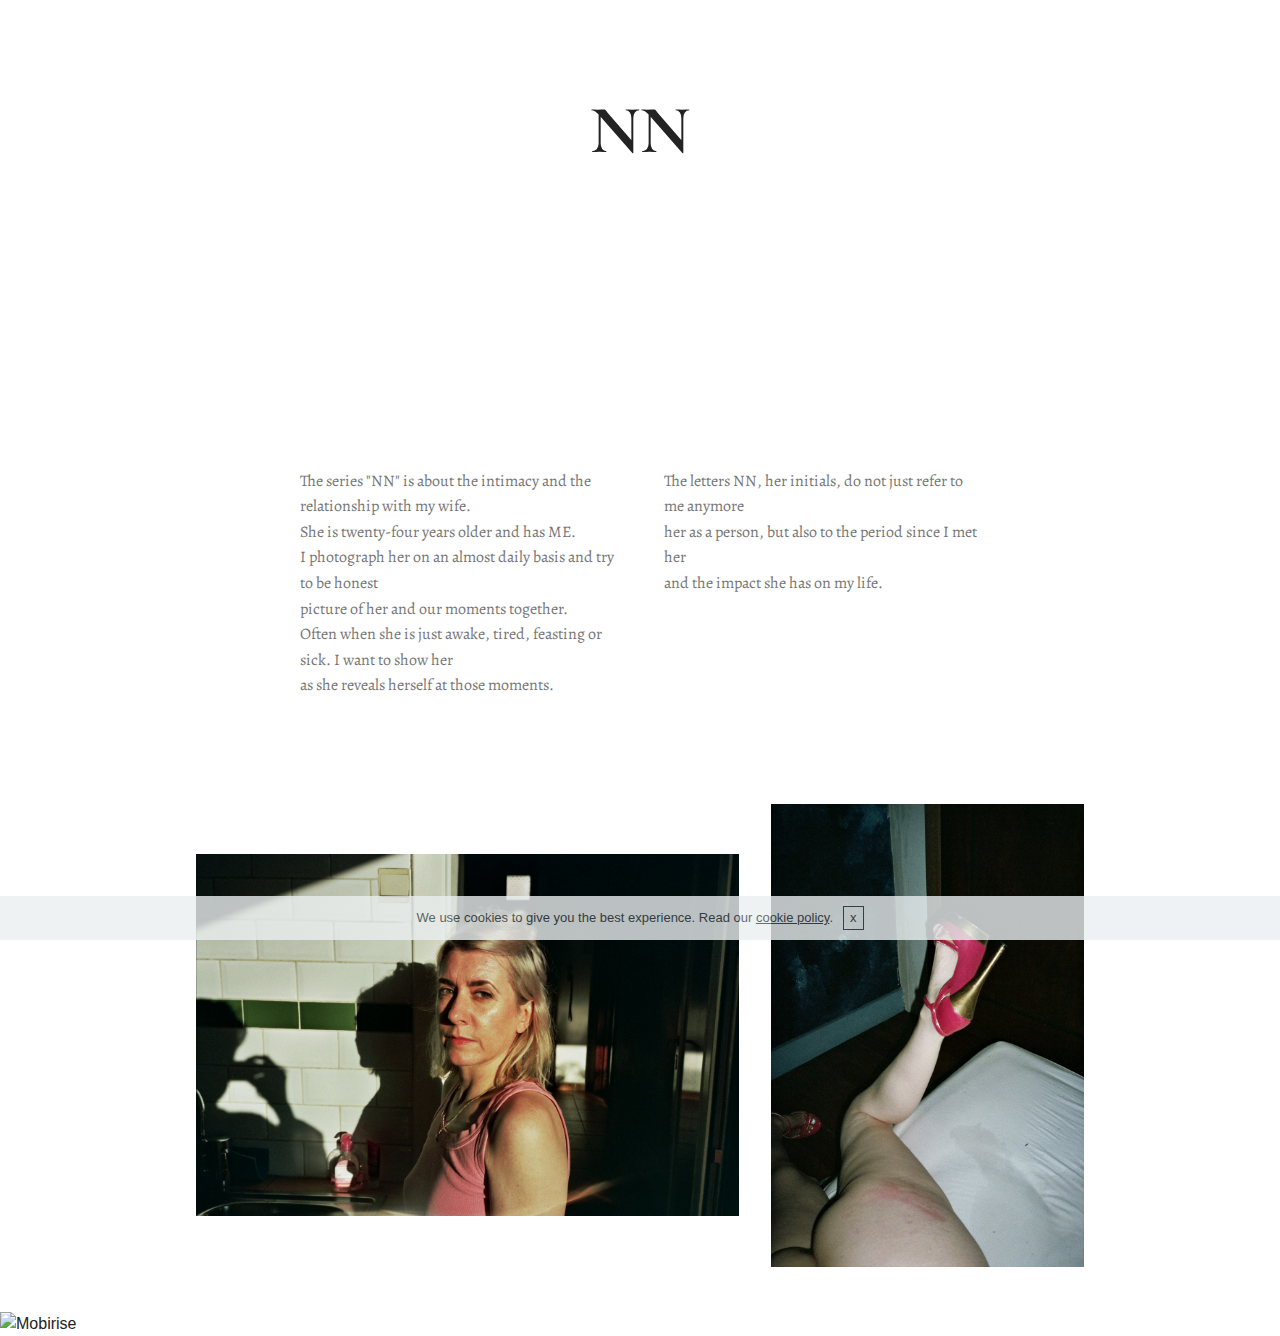
==== commit d0c790c5: "create github pages" ====
--- a/page1.html
+++ b/page1.html
@@ -36,7 +36,7 @@
 <!-- /Google Analytics -->
 
 
-<section class="cid-qCbHKU8BVN" id="header2-u" data-rv-view="1049">
+<section class="cid-qCbHKU8BVN" id="header2-u" data-rv-view="1138">
 
     
 
@@ -56,7 +56,7 @@
     
 </section>
 
-<section class="engine"><a href="https://mobirise.co/l">bootstrap themes</a></section><section class="cid-qCbFj3TldL" id="image4-p" data-rv-view="1052">
+<section class="engine"><a href="https://mobirise.co/c">free site maker</a></section><section class="cid-qCbFj3TldL" id="image4-p" data-rv-view="1141">
     <!-- Block parameters controls (Blue "Gear" panel) -->
     
     <!-- End block parameters -->
@@ -74,7 +74,7 @@
     </div>
 </section>
 
-<section class="mbr-section article content3 cid-qCbGsuGe4A" id="content3-q" data-rv-view="1054">
+<section class="mbr-section article content3 cid-qCbGsuGe4A" id="content3-q" data-rv-view="1143">
       
      
 
@@ -88,7 +88,7 @@
     </div>
 </section>
 
-<section class="cid-qCbGMgP2Rk" id="image4-s" data-rv-view="1055">
+<section class="cid-qCbGMgP2Rk" id="image4-s" data-rv-view="1144">
     <!-- Block parameters controls (Blue "Gear" panel) -->
     
     <!-- End block parameters -->
@@ -106,7 +106,7 @@
     </div>
 </section>
 
-<section class="cid-qCbHqmaHuk" id="image2-t" data-rv-view="1057">
+<section class="cid-qCbHqmaHuk" id="image2-t" data-rv-view="1146">
 
     
 
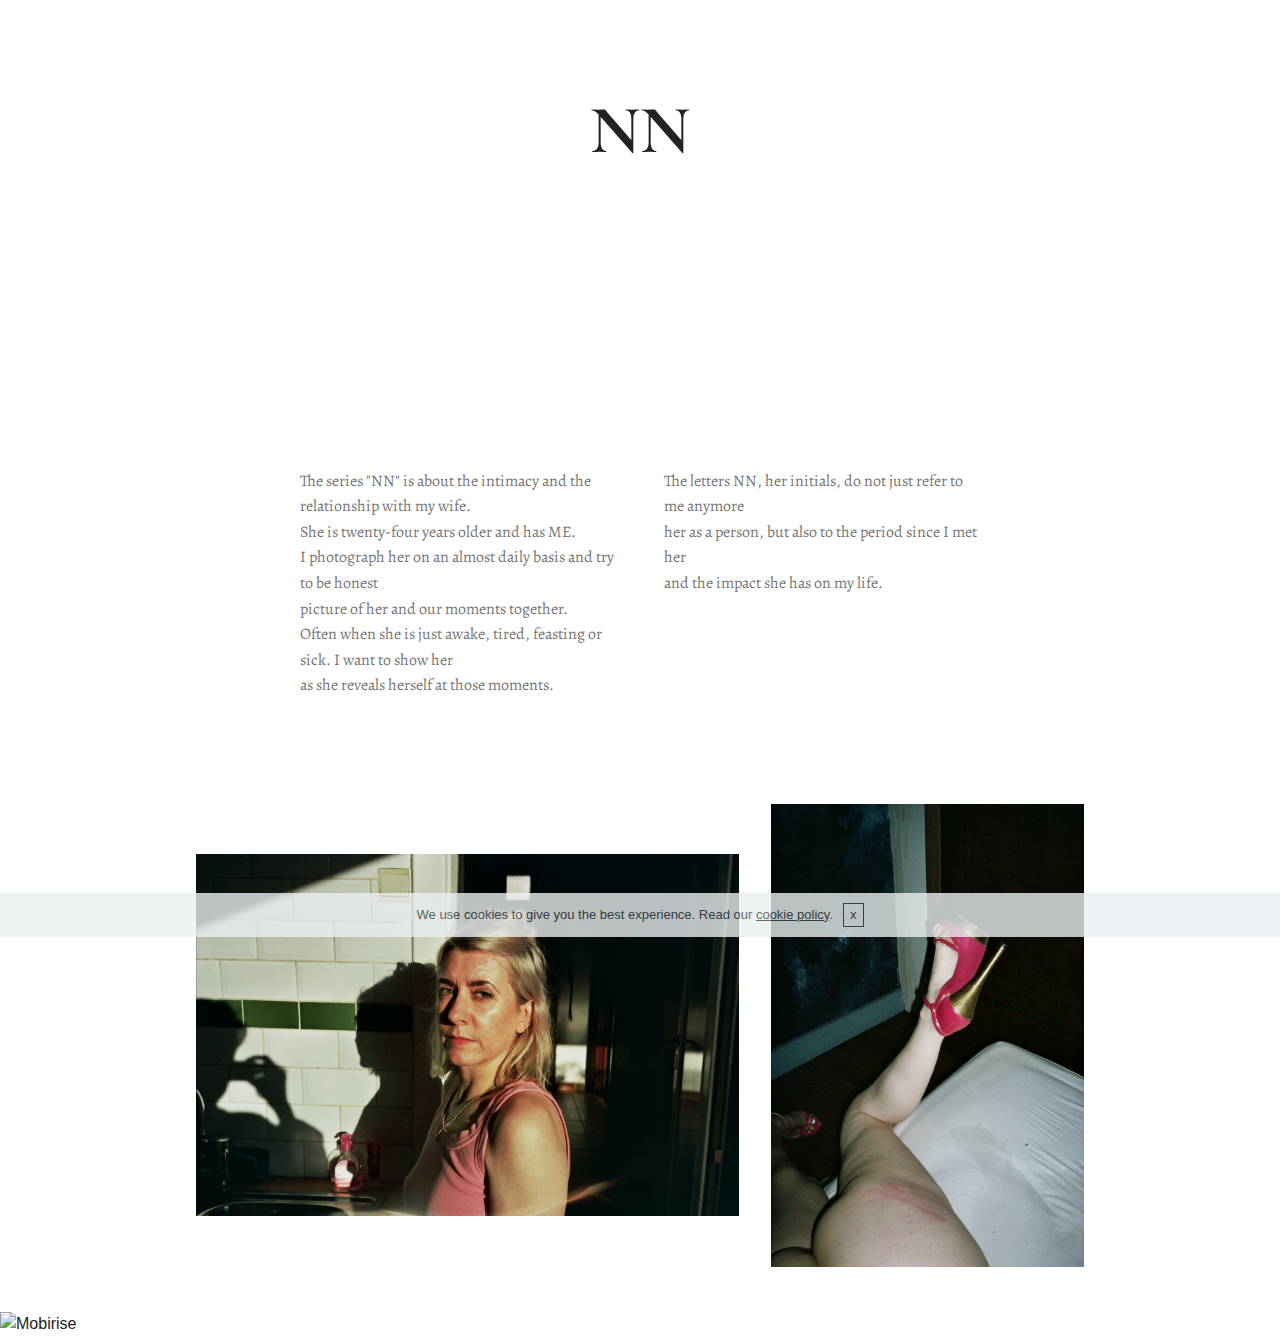
==== commit 7b83ef37: "create github pages" ====
--- a/page1.html
+++ b/page1.html
@@ -1,11 +1,11 @@
 <!DOCTYPE html>
-<html>
+<html >
 <head>
-  <!-- Site made with Mobirise Website Builder v4.4.1, https://mobirise.com -->
+  <!-- Site made with Mobirise Website Builder v4.6.7, https://mobirise.com -->
   <meta charset="UTF-8">
   <meta http-equiv="X-UA-Compatible" content="IE=edge">
-  <meta name="generator" content="Mobirise v4.4.1, mobirise.com">
-  <meta name="viewport" content="width=device-width, initial-scale=1">
+  <meta name="generator" content="Mobirise v4.6.7, mobirise.com">
+  <meta name="viewport" content="width=device-width, initial-scale=1, minimum-scale=1">
   <link rel="shortcut icon" href="assets/images/1-0292-128x192.png" type="image/x-icon">
   <meta name="description" content="">
   <title>NN</title>
@@ -36,7 +36,7 @@
 <!-- /Google Analytics -->
 
 
-<section class="cid-qCbHKU8BVN" id="header2-u" data-rv-view="1138">
+  <section class="cid-qCbHKU8BVN" id="header2-u">
 
     
 
@@ -56,25 +56,25 @@
     
 </section>
 
-<section class="engine"><a href="https://mobirise.co/c">free site maker</a></section><section class="cid-qCbFj3TldL" id="image4-p" data-rv-view="1141">
+<section class="engine"><a href="https://mobirise.ws/j">how to design own website</a></section><section class="cid-qCbFj3TldL" id="image4-p">
     <!-- Block parameters controls (Blue "Gear" panel) -->
     
     <!-- End block parameters -->
     <div class="container images-container">
             <div class="media-container-row" style="width: 80%;">
                 <div class="img-item item1" style="width: 177%;">
-                    <img src="assets/images/151-2785x1864.jpg" alt="" title="" media-simple="true">
+                    <img src="assets/images/151-2785x1864.jpg" alt="" title="">
                     
                 </div>
                 <div class="img-item">
-                    <img src="assets/images/-5a-332-1866x2766.jpg" alt="" title="" media-simple="true">
+                    <img src="assets/images/-5a-332-1866x2766.jpg" alt="" title="">
                     
                 </div>
             </div>
     </div>
 </section>
 
-<section class="mbr-section article content3 cid-qCbGsuGe4A" id="content3-q" data-rv-view="1143">
+<section class="mbr-section article content3 cid-qCbGsuGe4A" id="content3-q">
       
      
 
@@ -88,31 +88,31 @@
     </div>
 </section>
 
-<section class="cid-qCbGMgP2Rk" id="image4-s" data-rv-view="1144">
+<section class="cid-qCbGMgP2Rk" id="image4-s">
     <!-- Block parameters controls (Blue "Gear" panel) -->
     
     <!-- End block parameters -->
     <div class="container images-container">
             <div class="media-container-row" style="width: 80%;">
                 <div class="img-item item1" style="width: 177%;">
-                    <img src="assets/images/-29-589-3000x2000.jpg" alt="" title="" media-simple="true">
+                    <img src="assets/images/-29-589-3000x2000.jpg" alt="" title="">
                     
                 </div>
                 <div class="img-item">
-                    <img src="assets/images/-6-141-1832x2708.jpg" alt="" title="" media-simple="true">
+                    <img src="assets/images/-6-141-1832x2708.jpg" alt="" title="">
                     
                 </div>
             </div>
     </div>
 </section>
 
-<section class="cid-qCbHqmaHuk" id="image2-t" data-rv-view="1146">
+<section class="cid-qCbHqmaHuk" id="image2-t">
 
     
 
     <figure class="mbr-figure">
         <div class="image-block" style="width: 100%;">
-            <img src="assets/images/-7a-8-2778x1867.jpg" alt="Mobirise" title="" media-simple="true">
+            <img src="assets/images/-7a-8-2778x1867.jpg" alt="Mobirise" title="">
             <figcaption class="mbr-figure-caption mbr-figure-caption-over">
                 <div class="container pb-5 mbr-white align-center mbr-fonts-style display-1"></div>
             </figcaption>
@@ -125,7 +125,7 @@
   <script src="assets/popper/popper.min.js"></script>
   <script src="assets/tether/tether.min.js"></script>
   <script src="assets/bootstrap/js/bootstrap.min.js"></script>
-  <script src="assets/smooth-scroll/smooth-scroll.js"></script>
+  <script src="assets/smoothscroll/smooth-scroll.js"></script>
   <script src="assets/cookies-alert-plugin/cookies-alert-core.js"></script>
   <script src="assets/cookies-alert-plugin/cookies-alert-script.js"></script>
   <script src="assets/theme/js/script.js"></script>
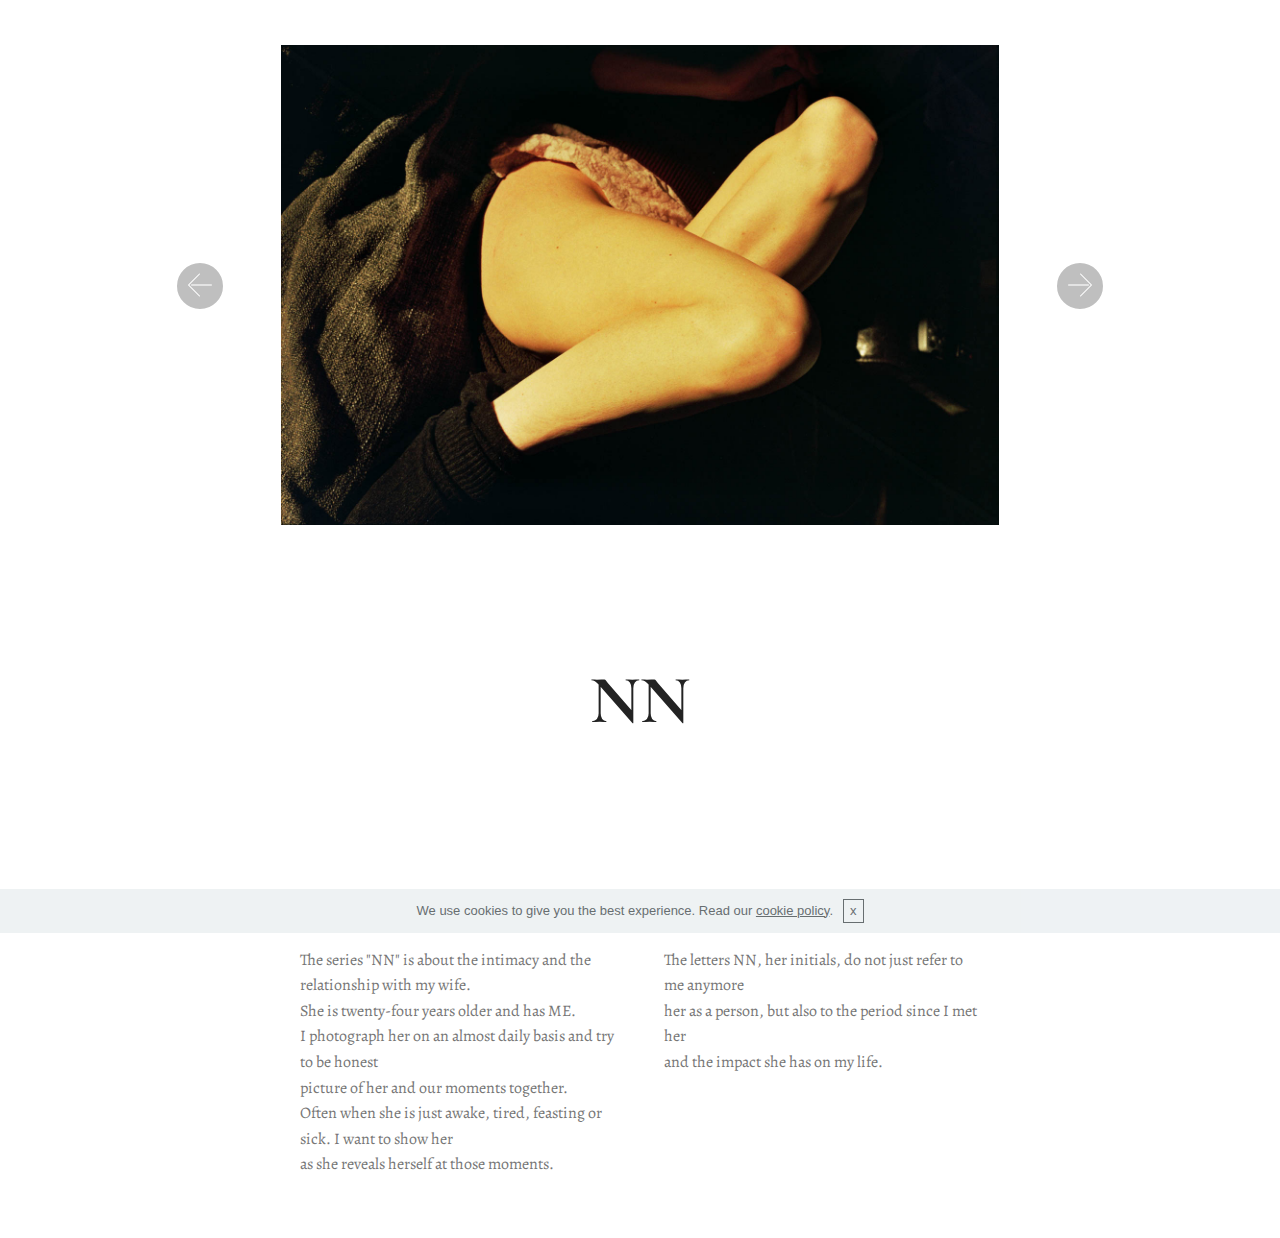
==== commit 29574b9c: "create github pages" ====
--- a/page1.html
+++ b/page1.html
@@ -36,7 +36,17 @@
 <!-- /Google Analytics -->
 
 
-  <section class="cid-qCbHKU8BVN" id="header2-u">
+  <section class="carousel slide cid-qPyvZmm4qy" data-interval="false" id="slider2-1f">
+
+    
+    <div class="container content-slider">
+        <div class="content-slider-wrap">
+            <div><div class="mbr-slider slide carousel" data-pause="true" data-keyboard="false" data-ride="false" data-interval="false"><div class="carousel-inner" role="listbox"><div class="carousel-item slider-fullscreen-image" data-bg-video-slide="false" style="background-image: url(assets/images/7a-8.jpg);"><div class="container container-slide"><div class="image_wrapper"><img src="assets/images/7a-8.jpg"><div class="carousel-caption justify-content-center"><div class="col-10 align-center"></div></div></div></div></div><div class="carousel-item slider-fullscreen-image" data-bg-video-slide="false" style="background-image: url(assets/images/5a-332.jpg);"><div class="container container-slide"><div class="image_wrapper"><img src="assets/images/5a-332.jpg"><div class="carousel-caption justify-content-center"><div class="col-10 align-center"></div></div></div></div></div><div class="carousel-item slider-fullscreen-image" data-bg-video-slide="false" style="background-image: url(assets/images/2.jpg);"><div class="container container-slide"><div class="image_wrapper"><img src="assets/images/2.jpg"><div class="carousel-caption justify-content-center"><div class="col-10 align-center"></div></div></div></div></div><div class="carousel-item slider-fullscreen-image" data-bg-video-slide="false" style="background-image: url(assets/images/6.jpg);"><div class="container container-slide"><div class="image_wrapper"><img src="assets/images/6.jpg"><div class="carousel-caption justify-content-center"><div class="col-10 align-center"></div></div></div></div></div><div class="carousel-item slider-fullscreen-image" data-bg-video-slide="false" style="background-image: url(assets/images/25.jpg);"><div class="container container-slide"><div class="image_wrapper"><img src="assets/images/25.jpg"><div class="carousel-caption justify-content-center"><div class="col-10 align-center"></div></div></div></div></div><div class="carousel-item slider-fullscreen-image" data-bg-video-slide="false" style="background-image: url(assets/images/35.jpg);"><div class="container container-slide"><div class="image_wrapper"><img src="assets/images/35.jpg"><div class="carousel-caption justify-content-center"><div class="col-10 align-center"></div></div></div></div></div><div class="carousel-item slider-fullscreen-image" data-bg-video-slide="false" style="background-image: url(assets/images/5.jpg);"><div class="container container-slide"><div class="image_wrapper"><img src="assets/images/5.jpg"><div class="carousel-caption justify-content-center"><div class="col-10 align-center"></div></div></div></div></div><div class="carousel-item slider-fullscreen-image active" data-bg-video-slide="false" style="background-image: url(assets/images/151.jpg);"><div class="container container-slide"><div class="image_wrapper"><img src="assets/images/151.jpg"><div class="carousel-caption justify-content-center"><div class="col-10 align-center"></div></div></div></div></div></div><a data-app-prevent-settings="" class="carousel-control carousel-control-prev" role="button" data-slide="prev" href="#slider2-1f"><span aria-hidden="true" class="mbri-left mbr-iconfont"></span><span class="sr-only">Previous</span></a><a data-app-prevent-settings="" class="carousel-control carousel-control-next" role="button" data-slide="next" href="#slider2-1f"><span aria-hidden="true" class="mbri-right mbr-iconfont"></span><span class="sr-only">Next</span></a></div></div> 
+        </div>
+    </div>
+</section>
+
+<section class="engine"><a href="https://mobirise.ws/o">best mobile website builder</a></section><section class="cid-qCbHKU8BVN" id="header2-u">
 
     
 
@@ -56,24 +66,6 @@
     
 </section>
 
-<section class="engine"><a href="https://mobirise.ws/j">how to design own website</a></section><section class="cid-qCbFj3TldL" id="image4-p">
-    <!-- Block parameters controls (Blue "Gear" panel) -->
-    
-    <!-- End block parameters -->
-    <div class="container images-container">
-            <div class="media-container-row" style="width: 80%;">
-                <div class="img-item item1" style="width: 177%;">
-                    <img src="assets/images/151-2785x1864.jpg" alt="" title="">
-                    
-                </div>
-                <div class="img-item">
-                    <img src="assets/images/-5a-332-1866x2766.jpg" alt="" title="">
-                    
-                </div>
-            </div>
-    </div>
-</section>
-
 <section class="mbr-section article content3 cid-qCbGsuGe4A" id="content3-q">
       
      
@@ -88,47 +80,19 @@
     </div>
 </section>
 
-<section class="cid-qCbGMgP2Rk" id="image4-s">
-    <!-- Block parameters controls (Blue "Gear" panel) -->
-    
-    <!-- End block parameters -->
-    <div class="container images-container">
-            <div class="media-container-row" style="width: 80%;">
-                <div class="img-item item1" style="width: 177%;">
-                    <img src="assets/images/-29-589-3000x2000.jpg" alt="" title="">
-                    
-                </div>
-                <div class="img-item">
-                    <img src="assets/images/-6-141-1832x2708.jpg" alt="" title="">
-                    
-                </div>
-            </div>
-    </div>
-</section>
-
-<section class="cid-qCbHqmaHuk" id="image2-t">
-
-    
-
-    <figure class="mbr-figure">
-        <div class="image-block" style="width: 100%;">
-            <img src="assets/images/-7a-8-2778x1867.jpg" alt="Mobirise" title="">
-            <figcaption class="mbr-figure-caption mbr-figure-caption-over">
-                <div class="container pb-5 mbr-white align-center mbr-fonts-style display-1"></div>
-            </figcaption>
-        </div>
-    </figure>
-</section>
-
 
   <script src="assets/web/assets/jquery/jquery.min.js"></script>
   <script src="assets/popper/popper.min.js"></script>
   <script src="assets/tether/tether.min.js"></script>
   <script src="assets/bootstrap/js/bootstrap.min.js"></script>
   <script src="assets/smoothscroll/smooth-scroll.js"></script>
+  <script src="assets/ytplayer/jquery.mb.ytplayer.min.js"></script>
+  <script src="assets/vimeoplayer/jquery.mb.vimeo_player.js"></script>
+  <script src="assets/bootstrapcarouselswipe/bootstrap-carousel-swipe.js"></script>
   <script src="assets/cookies-alert-plugin/cookies-alert-core.js"></script>
   <script src="assets/cookies-alert-plugin/cookies-alert-script.js"></script>
   <script src="assets/theme/js/script.js"></script>
+  <script src="assets/slidervideo/script.js"></script>
   
   
 <input name="cookieData" type="hidden" data-cookie-text="We use cookies to give you the best experience. Read our <a href='privacy.html'>cookie policy</a>.">
--- a/assets/mobirise/css/mbr-additional.css
+++ b/assets/mobirise/css/mbr-additional.css
@@ -1289,7 +1289,7 @@
   display: none;
 }
 .cid-qBwxlmc8FU {
-  background-image: url("../../../assets/images/51-2000x1345.jpg");
+  background-image: url("../../../assets/images/5.jpg");
 }
 .cid-qCbAglZoJK {
   padding-top: 60px;
@@ -1572,7 +1572,7 @@
   text-align: center;
 }
 .cid-qN72ATC5OJ .content-slider-wrap {
-  width: 93%;
+  width: 97%;
 }
 .cid-qCbIcO7bTJ {
   padding-top: 0px;
@@ -1593,7 +1593,7 @@
   color: #767676;
 }
 .cid-qARVSk98fc {
-  padding-top: 60px;
+  padding-top: 75px;
   padding-bottom: 60px;
   background-color: #2e2e2e;
 }
@@ -1662,6 +1662,281 @@
 .cid-qARVSk98fc P {
   color: #149dcc;
 }
+.cid-qPyvZmm4qy {
+  padding-top: 45px;
+  padding-bottom: 45px;
+  background-color: #ffffff;
+}
+.cid-qPyvZmm4qy .content-slider {
+  display: flex;
+  justify-content: center;
+}
+.cid-qPyvZmm4qy .modal-body .close {
+  background: #1b1b1b;
+}
+.cid-qPyvZmm4qy .modal-body .close span {
+  font-style: normal;
+}
+.cid-qPyvZmm4qy .carousel-inner > .active,
+.cid-qPyvZmm4qy .carousel-inner > .next,
+.cid-qPyvZmm4qy .carousel-inner > .prev {
+  display: flex;
+}
+.cid-qPyvZmm4qy .carousel-control .icon-next,
+.cid-qPyvZmm4qy .carousel-control .icon-prev {
+  margin-top: -18px;
+  font-size: 40px;
+  line-height: 27px;
+}
+.cid-qPyvZmm4qy .carousel-control:hover {
+  background: #1b1b1b;
+  color: #fff;
+  opacity: 1;
+}
+@media (max-width: 767px) {
+  .cid-qPyvZmm4qy .container .carousel-control {
+    margin-bottom: 0;
+  }
+  .cid-qPyvZmm4qy .content-slider-wrap {
+    width: 100%!important;
+  }
+}
+.cid-qPyvZmm4qy .boxed-slider {
+  position: relative;
+  padding: 93px 0;
+}
+.cid-qPyvZmm4qy .boxed-slider > div {
+  position: relative;
+}
+.cid-qPyvZmm4qy .container img {
+  width: 100%;
+}
+.cid-qPyvZmm4qy .container img + .row {
+  position: absolute;
+  top: 50%;
+  left: 0;
+  right: 0;
+  -webkit-transform: translateY(-50%);
+  -moz-transform: translateY(-50%);
+  transform: translateY(-50%);
+  z-index: 2;
+}
+.cid-qPyvZmm4qy .mbr-section {
+  padding: 0;
+  background-attachment: scroll;
+}
+.cid-qPyvZmm4qy .mbr-table-cell {
+  padding: 0;
+}
+.cid-qPyvZmm4qy .container .carousel-indicators {
+  margin-bottom: 3px;
+}
+.cid-qPyvZmm4qy .carousel-caption {
+  top: 50%;
+  right: 0;
+  bottom: auto;
+  left: 0;
+  display: flex;
+  align-items: center;
+  -webkit-transform: translateY(-50%);
+  transform: translateY(-50%);
+}
+.cid-qPyvZmm4qy .mbr-overlay {
+  z-index: 1;
+}
+.cid-qPyvZmm4qy .container-slide.container {
+  width: 100%;
+  min-height: 100vh;
+  padding: 0;
+}
+.cid-qPyvZmm4qy .carousel-item {
+  background-position: 50% 50%;
+  background-repeat: no-repeat;
+  background-size: cover;
+  -o-transition: -o-transform 0.6s ease-in-out;
+  -webkit-transition: -webkit-transform 0.6s ease-in-out;
+  transition: transform 0.6s ease-in-out, -webkit-transform 0.6s ease-in-out, -o-transform 0.6s ease-in-out;
+  -webkit-backface-visibility: hidden;
+  backface-visibility: hidden;
+  -webkit-perspective: 1000px;
+  perspective: 1000px;
+}
+@media (max-width: 576px) {
+  .cid-qPyvZmm4qy .carousel-item .container {
+    width: 100%;
+  }
+}
+.cid-qPyvZmm4qy .carousel-item-next.carousel-item-left,
+.cid-qPyvZmm4qy .carousel-item-prev.carousel-item-right {
+  -webkit-transform: translate3d(0, 0, 0);
+  transform: translate3d(0, 0, 0);
+}
+.cid-qPyvZmm4qy .active.carousel-item-right,
+.cid-qPyvZmm4qy .carousel-item-next {
+  -webkit-transform: translate3d(100%, 0, 0);
+  transform: translate3d(100%, 0, 0);
+}
+.cid-qPyvZmm4qy .active.carousel-item-left,
+.cid-qPyvZmm4qy .carousel-item-prev {
+  -webkit-transform: translate3d(-100%, 0, 0);
+  transform: translate3d(-100%, 0, 0);
+}
+.cid-qPyvZmm4qy .mbr-slider .carousel-control {
+  top: 50%;
+  width: 50px;
+  height: 50px;
+  margin-top: -1.5rem;
+  font-size: 35px;
+  background-color: rgba(0, 0, 0, 0.5);
+  border: 2px solid #fff;
+  border-radius: 50%;
+  transition: all .3s;
+}
+.cid-qPyvZmm4qy .mbr-slider .carousel-control.carousel-control-prev {
+  left: 0;
+  margin-left: 2.5rem;
+}
+.cid-qPyvZmm4qy .mbr-slider .carousel-control.carousel-control-next {
+  right: 0;
+  margin-right: 2.5rem;
+}
+.cid-qPyvZmm4qy .mbr-slider .carousel-control .mbr-iconfont {
+  font-size: 1.5rem;
+}
+@media (max-width: 767px) {
+  .cid-qPyvZmm4qy .mbr-slider .carousel-control {
+    top: auto;
+    bottom: 1rem;
+  }
+}
+.cid-qPyvZmm4qy .mbr-slider .carousel-indicators {
+  position: absolute;
+  bottom: 0;
+  margin-bottom: 1.5rem !important;
+}
+.cid-qPyvZmm4qy .mbr-slider .carousel-indicators li {
+  max-width: 15px;
+  height: 15px;
+  max-height: 15px;
+  margin: 3px;
+  background-color: rgba(0, 0, 0, 0.5);
+  border: 2px solid #fff;
+  border-radius: 50%;
+  opacity: .5;
+  transition: all .3s;
+}
+.cid-qPyvZmm4qy .mbr-slider .carousel-indicators li.active,
+.cid-qPyvZmm4qy .mbr-slider .carousel-indicators li:hover {
+  opacity: .9;
+}
+.cid-qPyvZmm4qy .mbr-slider .carousel-indicators li::after,
+.cid-qPyvZmm4qy .mbr-slider .carousel-indicators li::before {
+  content: none;
+}
+.cid-qPyvZmm4qy .mbr-slider .carousel-indicators.ie-fix {
+  left: 50%;
+  display: block;
+  width: 60%;
+  margin-left: -30%;
+  text-align: center;
+}
+@media (max-width: 576px) {
+  .cid-qPyvZmm4qy .mbr-slider .carousel-indicators {
+    display: none !important;
+  }
+}
+.cid-qPyvZmm4qy .mbr-slider > .container img {
+  width: 100%;
+}
+.cid-qPyvZmm4qy .mbr-slider > .container img + .row {
+  position: absolute;
+  top: 50%;
+  right: 0;
+  left: 0;
+  z-index: 2;
+  -moz-transform: translateY(-50%);
+  -webkit-transform: translateY(-50%);
+  transform: translateY(-50%);
+}
+.cid-qPyvZmm4qy .mbr-slider > .container .carousel-indicators {
+  margin-bottom: 3px;
+}
+@media (max-width: 576px) {
+  .cid-qPyvZmm4qy .mbr-slider > .container .carousel-control {
+    margin-bottom: 0;
+  }
+}
+.cid-qPyvZmm4qy .mbr-slider .mbr-section {
+  padding: 0;
+  background-attachment: scroll;
+}
+.cid-qPyvZmm4qy .mbr-slider .mbr-table-cell {
+  padding: 0;
+}
+.cid-qPyvZmm4qy .carousel-item .container.container-slide {
+  position: initial;
+  width: auto;
+  min-height: 0;
+}
+.cid-qPyvZmm4qy .full-screen .slider-fullscreen-image {
+  min-height: 100vh;
+  background-repeat: no-repeat;
+  background-position: 50% 50%;
+  background-size: cover;
+}
+.cid-qPyvZmm4qy .full-screen .slider-fullscreen-image.active {
+  display: -o-flex;
+}
+.cid-qPyvZmm4qy .full-screen .container {
+  width: auto;
+  padding-right: 0;
+  padding-left: 0;
+}
+.cid-qPyvZmm4qy .full-screen .carousel-item .container.container-slide {
+  width: 100%;
+  min-height: 100vh;
+  padding: 0;
+}
+.cid-qPyvZmm4qy .full-screen .carousel-item .container.container-slide img {
+  display: none;
+}
+.cid-qPyvZmm4qy .mbr-background-video-preview {
+  position: absolute;
+  top: 0;
+  right: 0;
+  bottom: 0;
+  left: 0;
+}
+.cid-qPyvZmm4qy .mbr-overlay ~ .container-slide {
+  z-index: auto;
+}
+.cid-qPyvZmm4qy .mbr-slider.slide .container {
+  overflow: hidden;
+  padding: 0;
+}
+.cid-qPyvZmm4qy .carousel-inner {
+  height: 100%;
+}
+.cid-qPyvZmm4qy .slider-fullscreen-image {
+  height: 100%;
+  background: transparent !important;
+}
+.cid-qPyvZmm4qy .image_wrapper {
+  height: 480px;
+  width: 100%;
+  position: relative;
+  display: inline-block;
+}
+.cid-qPyvZmm4qy .image_wrapper img {
+  width: auto !important;
+  height: 100%;
+}
+.cid-qPyvZmm4qy .carousel-item .container-slide {
+  text-align: center;
+}
+.cid-qPyvZmm4qy .content-slider-wrap {
+  width: 91%;
+}
 .cid-qCbHKU8BVN {
   padding-top: 90px;
   padding-bottom: 90px;
@@ -1670,52 +1945,6 @@
 .cid-qCbHKU8BVN H1 {
   color: #232323;
 }
-.cid-qCbFj3TldL {
-  padding-top: 45px;
-  padding-bottom: 45px;
-  background: #ffffff;
-}
-.cid-qCbFj3TldL .images-container.container-fluid {
-  padding: 0;
-}
-.cid-qCbFj3TldL .media-container-row {
-  margin: 0 auto;
-  align-items: stretch;
-}
-.cid-qCbFj3TldL .media-container-row .img-item {
-  display: flex;
-  flex-direction: column;
-  justify-content: center;
-  position: relative;
-  width: 100%;
-  z-index: 1;
-}
-.cid-qCbFj3TldL .media-container-row .img-item img {
-  width: 100%;
-  min-height: 1px;
-}
-.cid-qCbFj3TldL .media-container-row .img-item .img-caption {
-  background: #ffffff;
-  z-index: 2;
-  padding: 1rem 1rem;
-  word-break: break-word;
-}
-.cid-qCbFj3TldL .media-container-row .img-item .img-caption p {
-  margin-bottom: 0;
-}
-.cid-qCbFj3TldL .media-container-row .img-item.item1 {
-  padding: 0 2rem 0 0;
-}
-@media (max-width: 992px) {
-  .cid-qCbFj3TldL .img-item {
-    width: 100% !important;
-  }
-  .cid-qCbFj3TldL .img-item.item1 {
-    width: 100%;
-    flex-basis: initial !important;
-    padding: 0 0 2rem 0 !important;
-  }
-}
 .cid-qCbGsuGe4A {
   padding-top: 60px;
   padding-bottom: 60px;
@@ -1724,126 +1953,286 @@
 .cid-qCbGsuGe4A .mbr-text {
   color: #767676;
 }
-.cid-qCbGMgP2Rk {
+.cid-qCbJV1ULek {
+  background-color: #ffffff;
+}
+.cid-qCbJV1ULek H1 {
+  color: #232323;
+}
+.cid-qPyu1Exndl {
   padding-top: 45px;
   padding-bottom: 45px;
-  background: #ffffff;
-}
-.cid-qCbGMgP2Rk .images-container.container-fluid {
-  padding: 0;
-}
-.cid-qCbGMgP2Rk .media-container-row {
-  margin: 0 auto;
-  align-items: stretch;
-}
-.cid-qCbGMgP2Rk .media-container-row .img-item {
+  background-color: #ffffff;
+}
+.cid-qPyu1Exndl .content-slider {
   display: flex;
-  flex-direction: column;
   justify-content: center;
+}
+.cid-qPyu1Exndl .modal-body .close {
+  background: #1b1b1b;
+}
+.cid-qPyu1Exndl .modal-body .close span {
+  font-style: normal;
+}
+.cid-qPyu1Exndl .carousel-inner > .active,
+.cid-qPyu1Exndl .carousel-inner > .next,
+.cid-qPyu1Exndl .carousel-inner > .prev {
+  display: flex;
+}
+.cid-qPyu1Exndl .carousel-control .icon-next,
+.cid-qPyu1Exndl .carousel-control .icon-prev {
+  margin-top: -18px;
+  font-size: 40px;
+  line-height: 27px;
+}
+.cid-qPyu1Exndl .carousel-control:hover {
+  background: #1b1b1b;
+  color: #fff;
+  opacity: 1;
+}
+@media (max-width: 767px) {
+  .cid-qPyu1Exndl .container .carousel-control {
+    margin-bottom: 0;
+  }
+  .cid-qPyu1Exndl .content-slider-wrap {
+    width: 100%!important;
+  }
+}
+.cid-qPyu1Exndl .boxed-slider {
   position: relative;
+  padding: 93px 0;
+}
+.cid-qPyu1Exndl .boxed-slider > div {
+  position: relative;
+}
+.cid-qPyu1Exndl .container img {
   width: 100%;
+}
+.cid-qPyu1Exndl .container img + .row {
+  position: absolute;
+  top: 50%;
+  left: 0;
+  right: 0;
+  -webkit-transform: translateY(-50%);
+  -moz-transform: translateY(-50%);
+  transform: translateY(-50%);
+  z-index: 2;
+}
+.cid-qPyu1Exndl .mbr-section {
+  padding: 0;
+  background-attachment: scroll;
+}
+.cid-qPyu1Exndl .mbr-table-cell {
+  padding: 0;
+}
+.cid-qPyu1Exndl .container .carousel-indicators {
+  margin-bottom: 3px;
+}
+.cid-qPyu1Exndl .carousel-caption {
+  top: 50%;
+  right: 0;
+  bottom: auto;
+  left: 0;
+  display: flex;
+  align-items: center;
+  -webkit-transform: translateY(-50%);
+  transform: translateY(-50%);
+}
+.cid-qPyu1Exndl .mbr-overlay {
   z-index: 1;
 }
-.cid-qCbGMgP2Rk .media-container-row .img-item img {
+.cid-qPyu1Exndl .container-slide.container {
   width: 100%;
-  min-height: 1px;
-}
-.cid-qCbGMgP2Rk .media-container-row .img-item .img-caption {
-  background: #ffffff;
-  z-index: 2;
-  padding: 1rem 1rem;
-  word-break: break-word;
-}
-.cid-qCbGMgP2Rk .media-container-row .img-item .img-caption p {
-  margin-bottom: 0;
-}
-.cid-qCbGMgP2Rk .media-container-row .img-item.item1 {
-  padding: 0 2rem 0 0;
-}
-@media (max-width: 992px) {
-  .cid-qCbGMgP2Rk .img-item {
-    width: 100% !important;
-  }
-  .cid-qCbGMgP2Rk .img-item.item1 {
+  min-height: 100vh;
+  padding: 0;
+}
+.cid-qPyu1Exndl .carousel-item {
+  background-position: 50% 50%;
+  background-repeat: no-repeat;
+  background-size: cover;
+  -o-transition: -o-transform 0.6s ease-in-out;
+  -webkit-transition: -webkit-transform 0.6s ease-in-out;
+  transition: transform 0.6s ease-in-out, -webkit-transform 0.6s ease-in-out, -o-transform 0.6s ease-in-out;
+  -webkit-backface-visibility: hidden;
+  backface-visibility: hidden;
+  -webkit-perspective: 1000px;
+  perspective: 1000px;
+}
+@media (max-width: 576px) {
+  .cid-qPyu1Exndl .carousel-item .container {
     width: 100%;
-    flex-basis: initial !important;
-    padding: 0 0 2rem 0 !important;
-  }
-}
-.cid-qCbHqmaHuk {
-  background: #ffffff;
-}
-.cid-qCbHqmaHuk .image-block {
-  margin: auto;
-  width: 100% !important;
-}
-.cid-qCbHqmaHuk .mbr-figure {
-  margin: 0 auto;
-}
-.cid-qCbHqmaHuk figcaption {
-  position: relative;
-}
-.cid-qCbHqmaHuk figcaption div {
+  }
+}
+.cid-qPyu1Exndl .carousel-item-next.carousel-item-left,
+.cid-qPyu1Exndl .carousel-item-prev.carousel-item-right {
+  -webkit-transform: translate3d(0, 0, 0);
+  transform: translate3d(0, 0, 0);
+}
+.cid-qPyu1Exndl .active.carousel-item-right,
+.cid-qPyu1Exndl .carousel-item-next {
+  -webkit-transform: translate3d(100%, 0, 0);
+  transform: translate3d(100%, 0, 0);
+}
+.cid-qPyu1Exndl .active.carousel-item-left,
+.cid-qPyu1Exndl .carousel-item-prev {
+  -webkit-transform: translate3d(-100%, 0, 0);
+  transform: translate3d(-100%, 0, 0);
+}
+.cid-qPyu1Exndl .mbr-slider .carousel-control {
+  top: 50%;
+  width: 50px;
+  height: 50px;
+  margin-top: -1.5rem;
+  font-size: 35px;
+  background-color: rgba(0, 0, 0, 0.5);
+  border: 2px solid #fff;
+  border-radius: 50%;
+  transition: all .3s;
+}
+.cid-qPyu1Exndl .mbr-slider .carousel-control.carousel-control-prev {
+  left: 0;
+  margin-left: 2.5rem;
+}
+.cid-qPyu1Exndl .mbr-slider .carousel-control.carousel-control-next {
+  right: 0;
+  margin-right: 2.5rem;
+}
+.cid-qPyu1Exndl .mbr-slider .carousel-control .mbr-iconfont {
+  font-size: 1.5rem;
+}
+@media (max-width: 767px) {
+  .cid-qPyu1Exndl .mbr-slider .carousel-control {
+    top: auto;
+    bottom: 1rem;
+  }
+}
+.cid-qPyu1Exndl .mbr-slider .carousel-indicators {
   position: absolute;
   bottom: 0;
+  margin-bottom: 1.5rem !important;
+}
+.cid-qPyu1Exndl .mbr-slider .carousel-indicators li {
+  max-width: 15px;
+  height: 15px;
+  max-height: 15px;
+  margin: 3px;
+  background-color: rgba(0, 0, 0, 0.5);
+  border: 2px solid #fff;
+  border-radius: 50%;
+  opacity: .5;
+  transition: all .3s;
+}
+.cid-qPyu1Exndl .mbr-slider .carousel-indicators li.active,
+.cid-qPyu1Exndl .mbr-slider .carousel-indicators li:hover {
+  opacity: .9;
+}
+.cid-qPyu1Exndl .mbr-slider .carousel-indicators li::after,
+.cid-qPyu1Exndl .mbr-slider .carousel-indicators li::before {
+  content: none;
+}
+.cid-qPyu1Exndl .mbr-slider .carousel-indicators.ie-fix {
+  left: 50%;
+  display: block;
+  width: 60%;
+  margin-left: -30%;
+  text-align: center;
+}
+@media (max-width: 576px) {
+  .cid-qPyu1Exndl .mbr-slider .carousel-indicators {
+    display: none !important;
+  }
+}
+.cid-qPyu1Exndl .mbr-slider > .container img {
   width: 100%;
 }
-@media (max-width: 768px) {
-  .cid-qCbHqmaHuk .image-block {
-    width: 100% !important;
-  }
-}
-.cid-qCbJV1ULek {
-  background-color: #ffffff;
-}
-.cid-qCbJV1ULek H1 {
-  color: #232323;
-}
-.cid-qCbKbPIb5G {
-  padding-top: 45px;
-  padding-bottom: 45px;
-  background: #ffffff;
-}
-.cid-qCbKbPIb5G .images-container.container-fluid {
-  padding: 0;
-}
-.cid-qCbKbPIb5G .media-container-row {
-  margin: 0 auto;
-  align-items: stretch;
-}
-.cid-qCbKbPIb5G .media-container-row .img-item {
-  display: flex;
-  flex-direction: column;
-  justify-content: center;
+.cid-qPyu1Exndl .mbr-slider > .container img + .row {
+  position: absolute;
+  top: 50%;
+  right: 0;
+  left: 0;
+  z-index: 2;
+  -moz-transform: translateY(-50%);
+  -webkit-transform: translateY(-50%);
+  transform: translateY(-50%);
+}
+.cid-qPyu1Exndl .mbr-slider > .container .carousel-indicators {
+  margin-bottom: 3px;
+}
+@media (max-width: 576px) {
+  .cid-qPyu1Exndl .mbr-slider > .container .carousel-control {
+    margin-bottom: 0;
+  }
+}
+.cid-qPyu1Exndl .mbr-slider .mbr-section {
+  padding: 0;
+  background-attachment: scroll;
+}
+.cid-qPyu1Exndl .mbr-slider .mbr-table-cell {
+  padding: 0;
+}
+.cid-qPyu1Exndl .carousel-item .container.container-slide {
+  position: initial;
+  width: auto;
+  min-height: 0;
+}
+.cid-qPyu1Exndl .full-screen .slider-fullscreen-image {
+  min-height: 100vh;
+  background-repeat: no-repeat;
+  background-position: 50% 50%;
+  background-size: cover;
+}
+.cid-qPyu1Exndl .full-screen .slider-fullscreen-image.active {
+  display: -o-flex;
+}
+.cid-qPyu1Exndl .full-screen .container {
+  width: auto;
+  padding-right: 0;
+  padding-left: 0;
+}
+.cid-qPyu1Exndl .full-screen .carousel-item .container.container-slide {
+  width: 100%;
+  min-height: 100vh;
+  padding: 0;
+}
+.cid-qPyu1Exndl .full-screen .carousel-item .container.container-slide img {
+  display: none;
+}
+.cid-qPyu1Exndl .mbr-background-video-preview {
+  position: absolute;
+  top: 0;
+  right: 0;
+  bottom: 0;
+  left: 0;
+}
+.cid-qPyu1Exndl .mbr-overlay ~ .container-slide {
+  z-index: auto;
+}
+.cid-qPyu1Exndl .mbr-slider.slide .container {
+  overflow: hidden;
+  padding: 0;
+}
+.cid-qPyu1Exndl .carousel-inner {
+  height: 100%;
+}
+.cid-qPyu1Exndl .slider-fullscreen-image {
+  height: 100%;
+  background: transparent !important;
+}
+.cid-qPyu1Exndl .image_wrapper {
+  height: 510px;
+  width: 100%;
   position: relative;
-  width: 100%;
-  z-index: 1;
-}
-.cid-qCbKbPIb5G .media-container-row .img-item img {
-  width: 100%;
-  min-height: 1px;
-}
-.cid-qCbKbPIb5G .media-container-row .img-item .img-caption {
-  background: #ffffff;
-  z-index: 2;
-  padding: 1rem 1rem;
-  word-break: break-word;
-}
-.cid-qCbKbPIb5G .media-container-row .img-item .img-caption p {
-  margin-bottom: 0;
-}
-.cid-qCbKbPIb5G .media-container-row .img-item.item1 {
-  padding: 0 2rem 0 0;
-}
-@media (max-width: 992px) {
-  .cid-qCbKbPIb5G .img-item {
-    width: 100% !important;
-  }
-  .cid-qCbKbPIb5G .img-item.item1 {
-    width: 100%;
-    flex-basis: initial !important;
-    padding: 0 0 2rem 0 !important;
-  }
+  display: inline-block;
+}
+.cid-qPyu1Exndl .image_wrapper img {
+  width: auto !important;
+  height: 100%;
+}
+.cid-qPyu1Exndl .carousel-item .container-slide {
+  text-align: center;
+}
+.cid-qPyu1Exndl .content-slider-wrap {
+  width: 97%;
 }
 .cid-qCbLsGg27Y {
   padding-top: 60px;
@@ -1853,34 +2242,286 @@
 .cid-qCbLsGg27Y .mbr-text {
   color: #767676;
 }
-.cid-qCbL4NWvMu {
-  background: #ffffff;
-}
-.cid-qCbL4NWvMu .image-block {
-  margin: auto;
-  width: 100% !important;
-}
-.cid-qCbL4NWvMu .mbr-figure {
-  margin: 0 auto;
-}
-.cid-qCbL4NWvMu figcaption {
+.cid-qCbMGqUNFS {
+  background-color: #ffffff;
+}
+.cid-qCbMGqUNFS H1 {
+  color: #232323;
+}
+.cid-qPysHB0S7R {
+  padding-top: 45px;
+  padding-bottom: 45px;
+  background-color: #ffffff;
+}
+.cid-qPysHB0S7R .content-slider {
+  display: flex;
+  justify-content: center;
+}
+.cid-qPysHB0S7R .modal-body .close {
+  background: #1b1b1b;
+}
+.cid-qPysHB0S7R .modal-body .close span {
+  font-style: normal;
+}
+.cid-qPysHB0S7R .carousel-inner > .active,
+.cid-qPysHB0S7R .carousel-inner > .next,
+.cid-qPysHB0S7R .carousel-inner > .prev {
+  display: flex;
+}
+.cid-qPysHB0S7R .carousel-control .icon-next,
+.cid-qPysHB0S7R .carousel-control .icon-prev {
+  margin-top: -18px;
+  font-size: 40px;
+  line-height: 27px;
+}
+.cid-qPysHB0S7R .carousel-control:hover {
+  background: #1b1b1b;
+  color: #fff;
+  opacity: 1;
+}
+@media (max-width: 767px) {
+  .cid-qPysHB0S7R .container .carousel-control {
+    margin-bottom: 0;
+  }
+  .cid-qPysHB0S7R .content-slider-wrap {
+    width: 100%!important;
+  }
+}
+.cid-qPysHB0S7R .boxed-slider {
   position: relative;
-}
-.cid-qCbL4NWvMu figcaption div {
+  padding: 93px 0;
+}
+.cid-qPysHB0S7R .boxed-slider > div {
+  position: relative;
+}
+.cid-qPysHB0S7R .container img {
+  width: 100%;
+}
+.cid-qPysHB0S7R .container img + .row {
+  position: absolute;
+  top: 50%;
+  left: 0;
+  right: 0;
+  -webkit-transform: translateY(-50%);
+  -moz-transform: translateY(-50%);
+  transform: translateY(-50%);
+  z-index: 2;
+}
+.cid-qPysHB0S7R .mbr-section {
+  padding: 0;
+  background-attachment: scroll;
+}
+.cid-qPysHB0S7R .mbr-table-cell {
+  padding: 0;
+}
+.cid-qPysHB0S7R .container .carousel-indicators {
+  margin-bottom: 3px;
+}
+.cid-qPysHB0S7R .carousel-caption {
+  top: 50%;
+  right: 0;
+  bottom: auto;
+  left: 0;
+  display: flex;
+  align-items: center;
+  -webkit-transform: translateY(-50%);
+  transform: translateY(-50%);
+}
+.cid-qPysHB0S7R .mbr-overlay {
+  z-index: 1;
+}
+.cid-qPysHB0S7R .container-slide.container {
+  width: 100%;
+  min-height: 100vh;
+  padding: 0;
+}
+.cid-qPysHB0S7R .carousel-item {
+  background-position: 50% 50%;
+  background-repeat: no-repeat;
+  background-size: cover;
+  -o-transition: -o-transform 0.6s ease-in-out;
+  -webkit-transition: -webkit-transform 0.6s ease-in-out;
+  transition: transform 0.6s ease-in-out, -webkit-transform 0.6s ease-in-out, -o-transform 0.6s ease-in-out;
+  -webkit-backface-visibility: hidden;
+  backface-visibility: hidden;
+  -webkit-perspective: 1000px;
+  perspective: 1000px;
+}
+@media (max-width: 576px) {
+  .cid-qPysHB0S7R .carousel-item .container {
+    width: 100%;
+  }
+}
+.cid-qPysHB0S7R .carousel-item-next.carousel-item-left,
+.cid-qPysHB0S7R .carousel-item-prev.carousel-item-right {
+  -webkit-transform: translate3d(0, 0, 0);
+  transform: translate3d(0, 0, 0);
+}
+.cid-qPysHB0S7R .active.carousel-item-right,
+.cid-qPysHB0S7R .carousel-item-next {
+  -webkit-transform: translate3d(100%, 0, 0);
+  transform: translate3d(100%, 0, 0);
+}
+.cid-qPysHB0S7R .active.carousel-item-left,
+.cid-qPysHB0S7R .carousel-item-prev {
+  -webkit-transform: translate3d(-100%, 0, 0);
+  transform: translate3d(-100%, 0, 0);
+}
+.cid-qPysHB0S7R .mbr-slider .carousel-control {
+  top: 50%;
+  width: 50px;
+  height: 50px;
+  margin-top: -1.5rem;
+  font-size: 35px;
+  background-color: rgba(0, 0, 0, 0.5);
+  border: 2px solid #fff;
+  border-radius: 50%;
+  transition: all .3s;
+}
+.cid-qPysHB0S7R .mbr-slider .carousel-control.carousel-control-prev {
+  left: 0;
+  margin-left: 2.5rem;
+}
+.cid-qPysHB0S7R .mbr-slider .carousel-control.carousel-control-next {
+  right: 0;
+  margin-right: 2.5rem;
+}
+.cid-qPysHB0S7R .mbr-slider .carousel-control .mbr-iconfont {
+  font-size: 1.5rem;
+}
+@media (max-width: 767px) {
+  .cid-qPysHB0S7R .mbr-slider .carousel-control {
+    top: auto;
+    bottom: 1rem;
+  }
+}
+.cid-qPysHB0S7R .mbr-slider .carousel-indicators {
   position: absolute;
   bottom: 0;
+  margin-bottom: 1.5rem !important;
+}
+.cid-qPysHB0S7R .mbr-slider .carousel-indicators li {
+  max-width: 15px;
+  height: 15px;
+  max-height: 15px;
+  margin: 3px;
+  background-color: rgba(0, 0, 0, 0.5);
+  border: 2px solid #fff;
+  border-radius: 50%;
+  opacity: .5;
+  transition: all .3s;
+}
+.cid-qPysHB0S7R .mbr-slider .carousel-indicators li.active,
+.cid-qPysHB0S7R .mbr-slider .carousel-indicators li:hover {
+  opacity: .9;
+}
+.cid-qPysHB0S7R .mbr-slider .carousel-indicators li::after,
+.cid-qPysHB0S7R .mbr-slider .carousel-indicators li::before {
+  content: none;
+}
+.cid-qPysHB0S7R .mbr-slider .carousel-indicators.ie-fix {
+  left: 50%;
+  display: block;
+  width: 60%;
+  margin-left: -30%;
+  text-align: center;
+}
+@media (max-width: 576px) {
+  .cid-qPysHB0S7R .mbr-slider .carousel-indicators {
+    display: none !important;
+  }
+}
+.cid-qPysHB0S7R .mbr-slider > .container img {
   width: 100%;
 }
-@media (max-width: 768px) {
-  .cid-qCbL4NWvMu .image-block {
-    width: 100% !important;
-  }
-}
-.cid-qCbMGqUNFS {
-  background-color: #ffffff;
-}
-.cid-qCbMGqUNFS H1 {
-  color: #232323;
+.cid-qPysHB0S7R .mbr-slider > .container img + .row {
+  position: absolute;
+  top: 50%;
+  right: 0;
+  left: 0;
+  z-index: 2;
+  -moz-transform: translateY(-50%);
+  -webkit-transform: translateY(-50%);
+  transform: translateY(-50%);
+}
+.cid-qPysHB0S7R .mbr-slider > .container .carousel-indicators {
+  margin-bottom: 3px;
+}
+@media (max-width: 576px) {
+  .cid-qPysHB0S7R .mbr-slider > .container .carousel-control {
+    margin-bottom: 0;
+  }
+}
+.cid-qPysHB0S7R .mbr-slider .mbr-section {
+  padding: 0;
+  background-attachment: scroll;
+}
+.cid-qPysHB0S7R .mbr-slider .mbr-table-cell {
+  padding: 0;
+}
+.cid-qPysHB0S7R .carousel-item .container.container-slide {
+  position: initial;
+  width: auto;
+  min-height: 0;
+}
+.cid-qPysHB0S7R .full-screen .slider-fullscreen-image {
+  min-height: 100vh;
+  background-repeat: no-repeat;
+  background-position: 50% 50%;
+  background-size: cover;
+}
+.cid-qPysHB0S7R .full-screen .slider-fullscreen-image.active {
+  display: -o-flex;
+}
+.cid-qPysHB0S7R .full-screen .container {
+  width: auto;
+  padding-right: 0;
+  padding-left: 0;
+}
+.cid-qPysHB0S7R .full-screen .carousel-item .container.container-slide {
+  width: 100%;
+  min-height: 100vh;
+  padding: 0;
+}
+.cid-qPysHB0S7R .full-screen .carousel-item .container.container-slide img {
+  display: none;
+}
+.cid-qPysHB0S7R .mbr-background-video-preview {
+  position: absolute;
+  top: 0;
+  right: 0;
+  bottom: 0;
+  left: 0;
+}
+.cid-qPysHB0S7R .mbr-overlay ~ .container-slide {
+  z-index: auto;
+}
+.cid-qPysHB0S7R .mbr-slider.slide .container {
+  overflow: hidden;
+  padding: 0;
+}
+.cid-qPysHB0S7R .carousel-inner {
+  height: 100%;
+}
+.cid-qPysHB0S7R .slider-fullscreen-image {
+  height: 100%;
+  background: transparent !important;
+}
+.cid-qPysHB0S7R .image_wrapper {
+  height: 640px;
+  width: 100%;
+  position: relative;
+  display: inline-block;
+}
+.cid-qPysHB0S7R .image_wrapper img {
+  width: auto !important;
+  height: 100%;
+}
+.cid-qPysHB0S7R .carousel-item .container-slide {
+  text-align: center;
+}
+.cid-qPysHB0S7R .content-slider-wrap {
+  width: 77%;
 }
 .cid-qCbNvw6NgI {
   padding-top: 60px;
@@ -1889,69 +2530,6 @@
 }
 .cid-qCbNvw6NgI .mbr-text {
   color: #232323;
-}
-.cid-qCbNQrT5P3 {
-  padding-top: 60px;
-  padding-bottom: 60px;
-  background: #ffffff;
-}
-.cid-qCbNQrT5P3 .image-block {
-  margin: auto;
-}
-.cid-qCbNQrT5P3 figcaption {
-  position: relative;
-}
-.cid-qCbNQrT5P3 figcaption div {
-  position: absolute;
-  bottom: 0;
-  width: 100%;
-}
-@media (max-width: 768px) {
-  .cid-qCbNQrT5P3 .image-block {
-    width: 100% !important;
-  }
-}
-.cid-qCbOMtCvyU {
-  padding-top: 60px;
-  padding-bottom: 60px;
-  background: #ffffff;
-}
-.cid-qCbOMtCvyU .image-block {
-  margin: auto;
-}
-.cid-qCbOMtCvyU figcaption {
-  position: relative;
-}
-.cid-qCbOMtCvyU figcaption div {
-  position: absolute;
-  bottom: 0;
-  width: 100%;
-}
-@media (max-width: 768px) {
-  .cid-qCbOMtCvyU .image-block {
-    width: 100% !important;
-  }
-}
-.cid-qCbPMvy3Sp {
-  padding-top: 60px;
-  padding-bottom: 60px;
-  background: #ffffff;
-}
-.cid-qCbPMvy3Sp .image-block {
-  margin: auto;
-}
-.cid-qCbPMvy3Sp figcaption {
-  position: relative;
-}
-.cid-qCbPMvy3Sp figcaption div {
-  position: absolute;
-  bottom: 0;
-  width: 100%;
-}
-@media (max-width: 768px) {
-  .cid-qCbPMvy3Sp .image-block {
-    width: 100% !important;
-  }
 }
 .cid-qN2FQTGkv1 {
   padding-top: 90px;
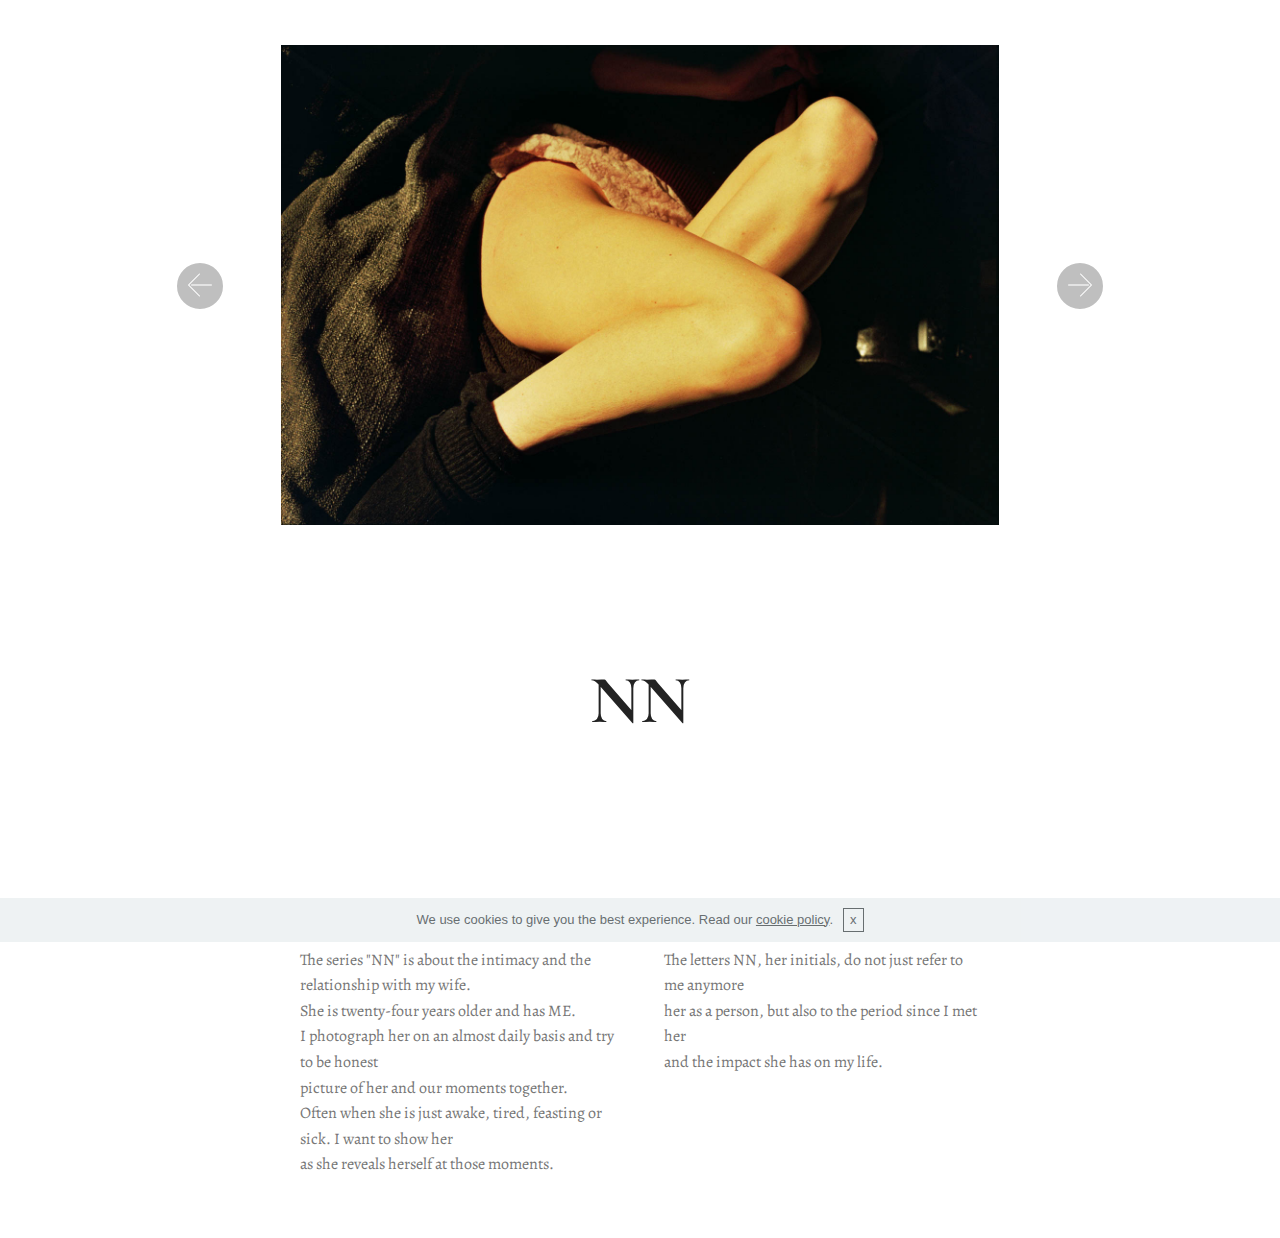
==== commit 7acab880: "create github pages" ====
--- a/page1.html
+++ b/page1.html
@@ -46,7 +46,7 @@
     </div>
 </section>
 
-<section class="engine"><a href="https://mobirise.ws/o">best mobile website builder</a></section><section class="cid-qCbHKU8BVN" id="header2-u">
+<section class="engine"><a href="https://mobirise.ws/c">best free web site maker</a></section><section class="cid-qCbHKU8BVN" id="header2-u">
 
     
 
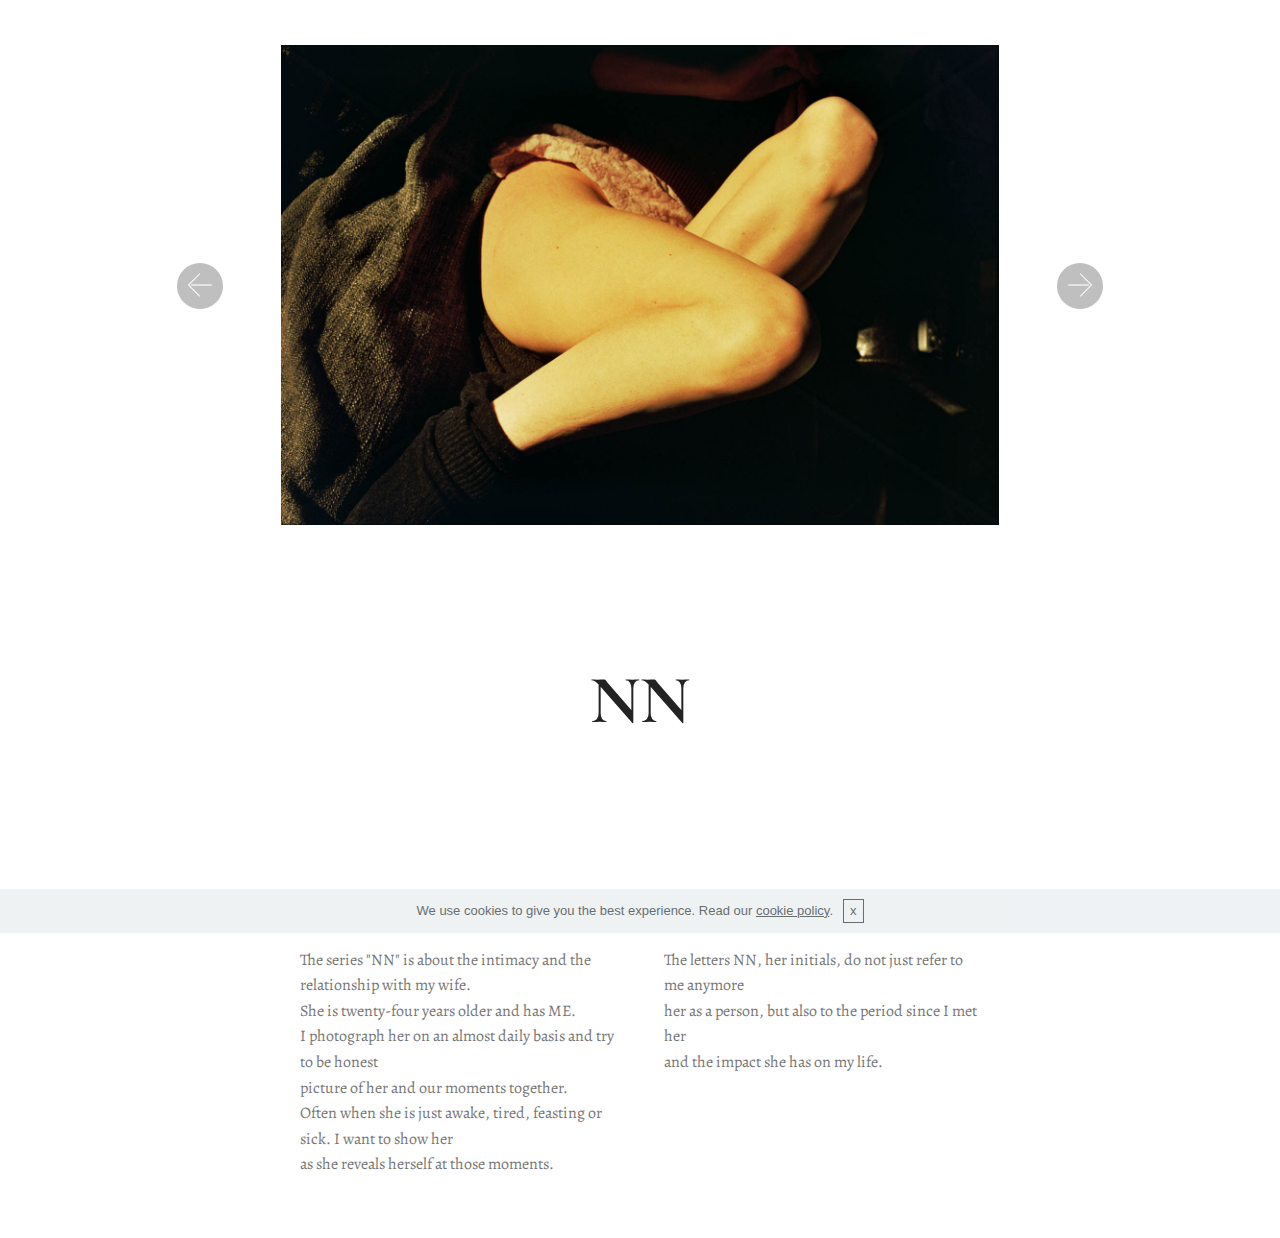
==== commit 35249320: "create github pages" ====
--- a/page1.html
+++ b/page1.html
@@ -46,7 +46,7 @@
     </div>
 </section>
 
-<section class="engine"><a href="https://mobirise.ws/c">best free web site maker</a></section><section class="cid-qCbHKU8BVN" id="header2-u">
+<section class="engine"><a href="https://mobirise.ws/q">web page creator download</a></section><section class="cid-qCbHKU8BVN" id="header2-u">
 
     
 
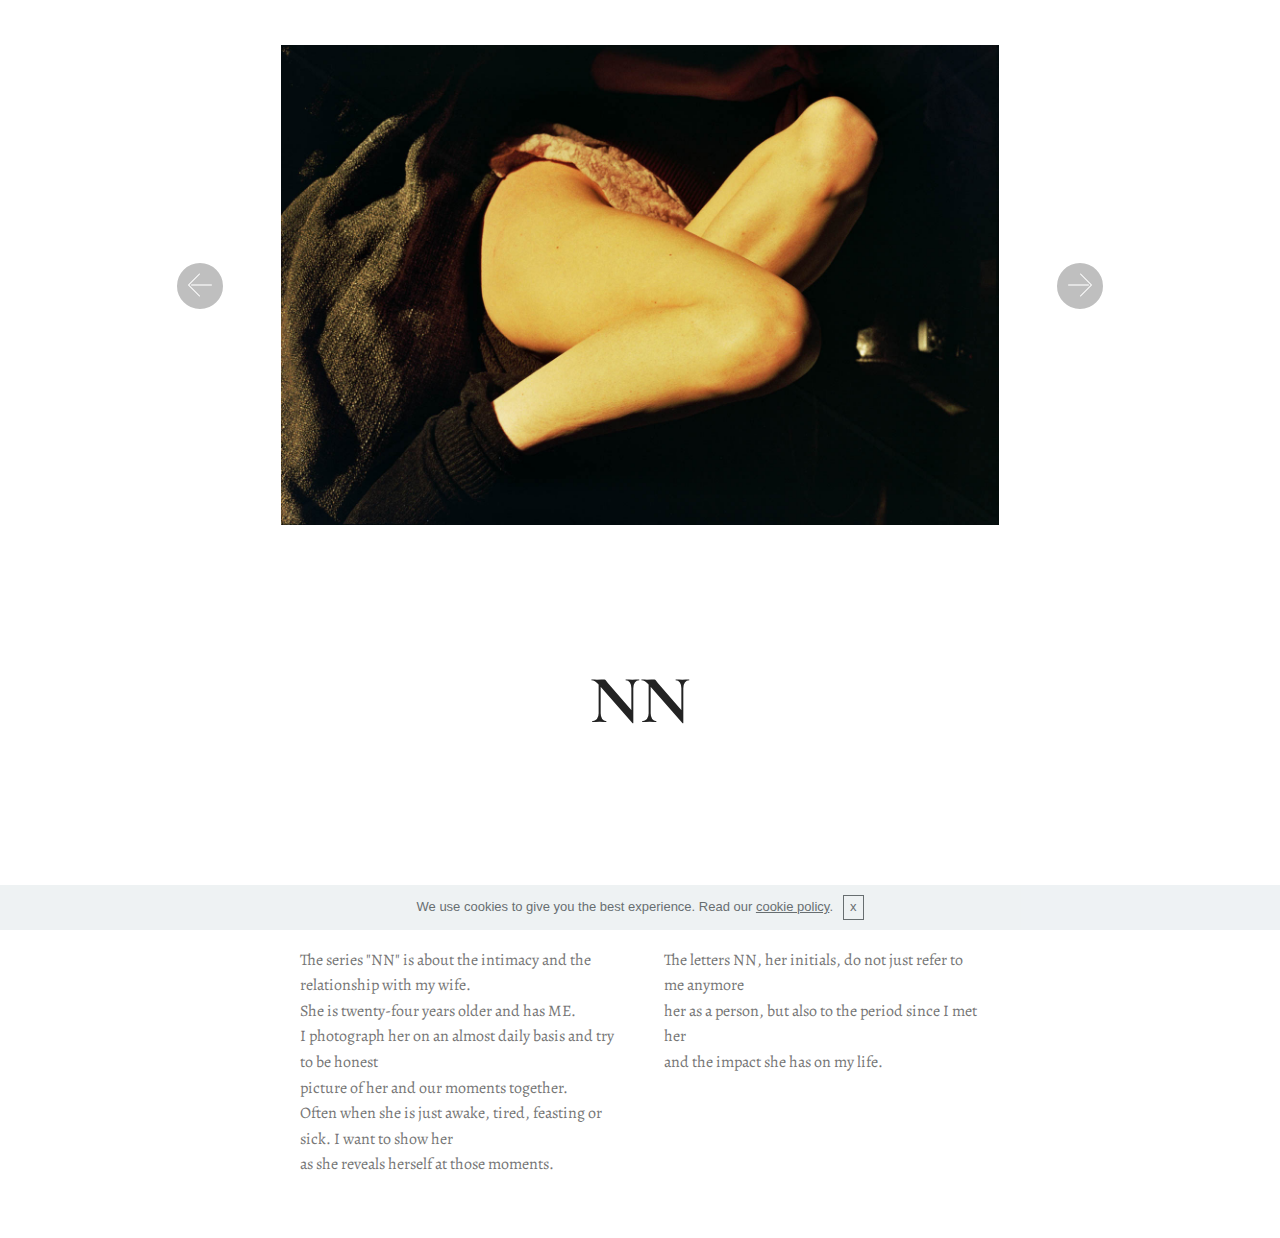
==== commit 4c6d0eaf: "create github pages" ====
--- a/page1.html
+++ b/page1.html
@@ -41,12 +41,12 @@
     
     <div class="container content-slider">
         <div class="content-slider-wrap">
-            <div><div class="mbr-slider slide carousel" data-pause="true" data-keyboard="false" data-ride="false" data-interval="false"><div class="carousel-inner" role="listbox"><div class="carousel-item slider-fullscreen-image" data-bg-video-slide="false" style="background-image: url(assets/images/7a-8.jpg);"><div class="container container-slide"><div class="image_wrapper"><img src="assets/images/7a-8.jpg"><div class="carousel-caption justify-content-center"><div class="col-10 align-center"></div></div></div></div></div><div class="carousel-item slider-fullscreen-image" data-bg-video-slide="false" style="background-image: url(assets/images/5a-332.jpg);"><div class="container container-slide"><div class="image_wrapper"><img src="assets/images/5a-332.jpg"><div class="carousel-caption justify-content-center"><div class="col-10 align-center"></div></div></div></div></div><div class="carousel-item slider-fullscreen-image" data-bg-video-slide="false" style="background-image: url(assets/images/2.jpg);"><div class="container container-slide"><div class="image_wrapper"><img src="assets/images/2.jpg"><div class="carousel-caption justify-content-center"><div class="col-10 align-center"></div></div></div></div></div><div class="carousel-item slider-fullscreen-image" data-bg-video-slide="false" style="background-image: url(assets/images/6.jpg);"><div class="container container-slide"><div class="image_wrapper"><img src="assets/images/6.jpg"><div class="carousel-caption justify-content-center"><div class="col-10 align-center"></div></div></div></div></div><div class="carousel-item slider-fullscreen-image" data-bg-video-slide="false" style="background-image: url(assets/images/25.jpg);"><div class="container container-slide"><div class="image_wrapper"><img src="assets/images/25.jpg"><div class="carousel-caption justify-content-center"><div class="col-10 align-center"></div></div></div></div></div><div class="carousel-item slider-fullscreen-image" data-bg-video-slide="false" style="background-image: url(assets/images/35.jpg);"><div class="container container-slide"><div class="image_wrapper"><img src="assets/images/35.jpg"><div class="carousel-caption justify-content-center"><div class="col-10 align-center"></div></div></div></div></div><div class="carousel-item slider-fullscreen-image" data-bg-video-slide="false" style="background-image: url(assets/images/5.jpg);"><div class="container container-slide"><div class="image_wrapper"><img src="assets/images/5.jpg"><div class="carousel-caption justify-content-center"><div class="col-10 align-center"></div></div></div></div></div><div class="carousel-item slider-fullscreen-image active" data-bg-video-slide="false" style="background-image: url(assets/images/151.jpg);"><div class="container container-slide"><div class="image_wrapper"><img src="assets/images/151.jpg"><div class="carousel-caption justify-content-center"><div class="col-10 align-center"></div></div></div></div></div></div><a data-app-prevent-settings="" class="carousel-control carousel-control-prev" role="button" data-slide="prev" href="#slider2-1f"><span aria-hidden="true" class="mbri-left mbr-iconfont"></span><span class="sr-only">Previous</span></a><a data-app-prevent-settings="" class="carousel-control carousel-control-next" role="button" data-slide="next" href="#slider2-1f"><span aria-hidden="true" class="mbri-right mbr-iconfont"></span><span class="sr-only">Next</span></a></div></div> 
+            <div><div class="mbr-slider slide carousel" data-pause="true" data-keyboard="false" data-ride="false" data-interval="false"><div class="carousel-inner" role="listbox"><div class="carousel-item slider-fullscreen-image" data-bg-video-slide="false" style="background-image: url(assets/images/7a-8.jpg);"><div class="container container-slide"><div class="image_wrapper"><img src="assets/images/7a-8.jpg"><div class="carousel-caption justify-content-center"><div class="col-10 align-center"></div></div></div></div></div><div class="carousel-item slider-fullscreen-image" data-bg-video-slide="false" style="background-image: url(assets/images/5a-332.jpg);"><div class="container container-slide"><div class="image_wrapper"><img src="assets/images/5a-332.jpg"><div class="carousel-caption justify-content-center"><div class="col-10 align-center"></div></div></div></div></div><div class="carousel-item slider-fullscreen-image" data-bg-video-slide="false" style="background-image: url(assets/images/2.jpg);"><div class="container container-slide"><div class="image_wrapper"><img src="assets/images/2.jpg"><div class="carousel-caption justify-content-center"><div class="col-10 align-center"></div></div></div></div></div><div class="carousel-item slider-fullscreen-image" data-bg-video-slide="false" style="background-image: url(assets/images/610.jpg);"><div class="container container-slide"><div class="image_wrapper"><img src="assets/images/610.jpg"><div class="carousel-caption justify-content-center"><div class="col-10 align-center"></div></div></div></div></div><div class="carousel-item slider-fullscreen-image" data-bg-video-slide="false" style="background-image: url(assets/images/25.jpg);"><div class="container container-slide"><div class="image_wrapper"><img src="assets/images/25.jpg"><div class="carousel-caption justify-content-center"><div class="col-10 align-center"></div></div></div></div></div><div class="carousel-item slider-fullscreen-image" data-bg-video-slide="false" style="background-image: url(assets/images/35.jpg);"><div class="container container-slide"><div class="image_wrapper"><img src="assets/images/35.jpg"><div class="carousel-caption justify-content-center"><div class="col-10 align-center"></div></div></div></div></div><div class="carousel-item slider-fullscreen-image" data-bg-video-slide="false" style="background-image: url(assets/images/5.jpg);"><div class="container container-slide"><div class="image_wrapper"><img src="assets/images/5.jpg"><div class="carousel-caption justify-content-center"><div class="col-10 align-center"></div></div></div></div></div><div class="carousel-item slider-fullscreen-image active" data-bg-video-slide="false" style="background-image: url(assets/images/151.jpg);"><div class="container container-slide"><div class="image_wrapper"><img src="assets/images/151.jpg"><div class="carousel-caption justify-content-center"><div class="col-10 align-center"></div></div></div></div></div></div><a data-app-prevent-settings="" class="carousel-control carousel-control-prev" role="button" data-slide="prev" href="#slider2-1f"><span aria-hidden="true" class="mbri-left mbr-iconfont"></span><span class="sr-only">Previous</span></a><a data-app-prevent-settings="" class="carousel-control carousel-control-next" role="button" data-slide="next" href="#slider2-1f"><span aria-hidden="true" class="mbri-right mbr-iconfont"></span><span class="sr-only">Next</span></a></div></div> 
         </div>
     </div>
 </section>
 
-<section class="engine"><a href="https://mobirise.ws/q">web page creator download</a></section><section class="cid-qCbHKU8BVN" id="header2-u">
+<section class="engine"><a href="https://mobirise.ws/k">develop free website</a></section><section class="cid-qCbHKU8BVN" id="header2-u">
 
     
 
--- a/assets/mobirise/css/mbr-additional.css
+++ b/assets/mobirise/css/mbr-additional.css
@@ -1595,7 +1595,7 @@
 .cid-qARVSk98fc {
   padding-top: 75px;
   padding-bottom: 60px;
-  background-color: #2e2e2e;
+  background-color: #232323;
 }
 @media (max-width: 767px) {
   .cid-qARVSk98fc .content {
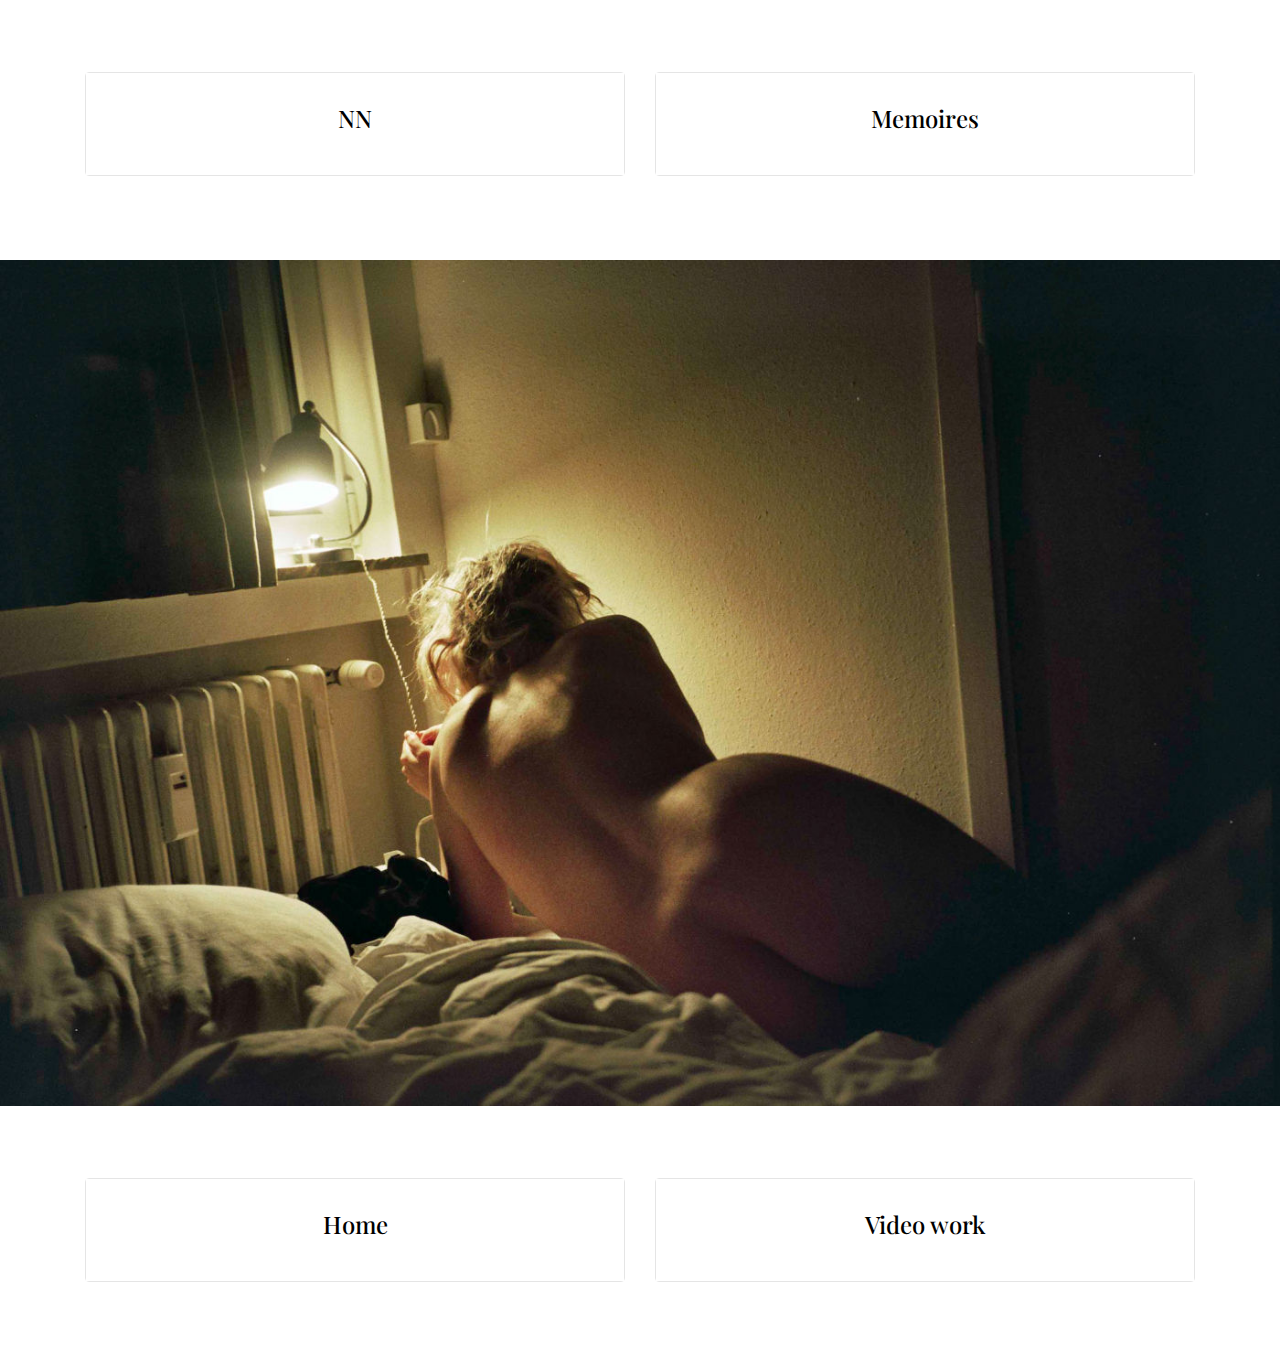
==== commit 64890de6: "create github pages" ====
--- a/page1.html
+++ b/page1.html
@@ -1,100 +1,91 @@
 <!DOCTYPE html>
 <html >
 <head>
-  <!-- Site made with Mobirise Website Builder v4.6.7, https://mobirise.com -->
+  <!-- Site made with Mobirise Website Builder v4.8.7, https://mobirise.com -->
   <meta charset="UTF-8">
   <meta http-equiv="X-UA-Compatible" content="IE=edge">
-  <meta name="generator" content="Mobirise v4.6.7, mobirise.com">
+  <meta name="generator" content="Mobirise v4.8.7, mobirise.com">
   <meta name="viewport" content="width=device-width, initial-scale=1, minimum-scale=1">
-  <link rel="shortcut icon" href="assets/images/1-0292-128x192.png" type="image/x-icon">
+  <link rel="shortcut icon" href="assets/images/logo.png" type="image/x-icon">
   <meta name="description" content="">
-  <title>NN</title>
-  <link rel="stylesheet" href="assets/web/assets/mobirise-icons/mobirise-icons.css">
+  <title>Photographic</title>
+  <link rel="stylesheet" href="https://fonts.googleapis.com/css?family=Playfair+Display:400,700&subset=latin,cyrillic">
+  <link rel="stylesheet" href="https://fonts.googleapis.com/css?family=Alegreya+Sans:400,700&subset=latin,vietnamese,latin-ext">
   <link rel="stylesheet" href="assets/tether/tether.min.css">
   <link rel="stylesheet" href="assets/bootstrap/css/bootstrap.min.css">
-  <link rel="stylesheet" href="assets/bootstrap/css/bootstrap-grid.min.css">
-  <link rel="stylesheet" href="assets/bootstrap/css/bootstrap-reboot.min.css">
-  <link rel="stylesheet" href="assets/theme/css/style.css">
+  <link rel="stylesheet" href="assets/puritym/css/style.css">
   <link rel="stylesheet" href="assets/mobirise/css/mbr-additional.css" type="text/css">
   
   
   
 </head>
 <body>
-
-<!-- Google Analytics -->
-<!-- Global site tag (gtag.js) - Google Analytics -->
-<script async src="https://www.googletagmanager.com/gtag/js?id=UA-110276883-1"></script>
-<script>
-  window.dataLayer = window.dataLayer || [];
-  function gtag(){dataLayer.push(arguments);}
-  gtag('js', new Date());
-
-  gtag('config', 'UA-110276883-1');
-</script>
-
-<!-- /Google Analytics -->
-
-
-  <section class="carousel slide cid-qPyvZmm4qy" data-interval="false" id="slider2-1f">
-
+  <section class="mbr-section mbr-section-small" id="content4-4" data-rv-view="9" style="background-color: rgb(255, 255, 255); padding-top: 4.5rem; padding-bottom: 4.5rem;">
     
-    <div class="container content-slider">
-        <div class="content-slider-wrap">
-            <div><div class="mbr-slider slide carousel" data-pause="true" data-keyboard="false" data-ride="false" data-interval="false"><div class="carousel-inner" role="listbox"><div class="carousel-item slider-fullscreen-image" data-bg-video-slide="false" style="background-image: url(assets/images/7a-8.jpg);"><div class="container container-slide"><div class="image_wrapper"><img src="assets/images/7a-8.jpg"><div class="carousel-caption justify-content-center"><div class="col-10 align-center"></div></div></div></div></div><div class="carousel-item slider-fullscreen-image" data-bg-video-slide="false" style="background-image: url(assets/images/5a-332.jpg);"><div class="container container-slide"><div class="image_wrapper"><img src="assets/images/5a-332.jpg"><div class="carousel-caption justify-content-center"><div class="col-10 align-center"></div></div></div></div></div><div class="carousel-item slider-fullscreen-image" data-bg-video-slide="false" style="background-image: url(assets/images/2.jpg);"><div class="container container-slide"><div class="image_wrapper"><img src="assets/images/2.jpg"><div class="carousel-caption justify-content-center"><div class="col-10 align-center"></div></div></div></div></div><div class="carousel-item slider-fullscreen-image" data-bg-video-slide="false" style="background-image: url(assets/images/610.jpg);"><div class="container container-slide"><div class="image_wrapper"><img src="assets/images/610.jpg"><div class="carousel-caption justify-content-center"><div class="col-10 align-center"></div></div></div></div></div><div class="carousel-item slider-fullscreen-image" data-bg-video-slide="false" style="background-image: url(assets/images/25.jpg);"><div class="container container-slide"><div class="image_wrapper"><img src="assets/images/25.jpg"><div class="carousel-caption justify-content-center"><div class="col-10 align-center"></div></div></div></div></div><div class="carousel-item slider-fullscreen-image" data-bg-video-slide="false" style="background-image: url(assets/images/35.jpg);"><div class="container container-slide"><div class="image_wrapper"><img src="assets/images/35.jpg"><div class="carousel-caption justify-content-center"><div class="col-10 align-center"></div></div></div></div></div><div class="carousel-item slider-fullscreen-image" data-bg-video-slide="false" style="background-image: url(assets/images/5.jpg);"><div class="container container-slide"><div class="image_wrapper"><img src="assets/images/5.jpg"><div class="carousel-caption justify-content-center"><div class="col-10 align-center"></div></div></div></div></div><div class="carousel-item slider-fullscreen-image active" data-bg-video-slide="false" style="background-image: url(assets/images/151.jpg);"><div class="container container-slide"><div class="image_wrapper"><img src="assets/images/151.jpg"><div class="carousel-caption justify-content-center"><div class="col-10 align-center"></div></div></div></div></div></div><a data-app-prevent-settings="" class="carousel-control carousel-control-prev" role="button" data-slide="prev" href="#slider2-1f"><span aria-hidden="true" class="mbri-left mbr-iconfont"></span><span class="sr-only">Previous</span></a><a data-app-prevent-settings="" class="carousel-control carousel-control-next" role="button" data-slide="next" href="#slider2-1f"><span aria-hidden="true" class="mbri-right mbr-iconfont"></span><span class="sr-only">Next</span></a></div></div> 
+    <div class="container">
+        <div class="row">
+            <div class="col-sm-6 col-md-6">
+                <div class="card cart-block">
+                    <div class="card-block">
+                        <h4 class="card-title text-xs-center"><a href="page5.html" class="text-black">NN</a></h4>
+                        
+                    </div>
+                </div>
+            </div>
+            <div class="col-sm-6 col-md-6">
+                <div class="card cart-block">
+                    <div class="card-block">
+                        <h4 class="card-title text-xs-center"><a href="page6.html" class="text-black">Memoires</a></h4>
+                        
+                    </div>
+                </div>
+            </div>
+            
+            
         </div>
     </div>
 </section>
 
-<section class="engine"><a href="https://mobirise.ws/k">develop free website</a></section><section class="cid-qCbHKU8BVN" id="header2-u">
-
-    
-
-    
-
-    <div class="container align-center">
-        <div class="row justify-content-md-center">
-            <div class="mbr-white col-md-10">
-                <h1 class="mbr-section-title mbr-bold pb-3 mbr-fonts-style display-1">
-                    NN</h1>
-                
-                <p class="mbr-text pb-3 mbr-fonts-style display-5"></p>
-                
-            </div>
-        </div>
+<section class="mbr-section mbr-section-nopadding mbr-figure--caption-outside-bottom" id="image1-6" data-rv-view="12">
+    <div class="mbr-figure">
+        <div><img src="assets/images/nn-antwerp-2017-1400x925.jpg"></div>
+        
     </div>
-    
 </section>
 
-<section class="mbr-section article content3 cid-qCbGsuGe4A" id="content3-q">
-      
-     
-
+<section class="mbr-section mbr-section-small" id="content4-7" data-rv-view="14" style="background-color: rgb(255, 255, 255); padding-top: 4.5rem; padding-bottom: 4.5rem;">
+    
     <div class="container">
-        <div class="media-container-row">
-            <div class="row col-12 col-md-8">
-                <div class="col-12 col-md-6 pr-lg-4 mbr-text mbr-fonts-style display-7">The series "NN" is about the intimacy and the relationship with my wife.<div>She is twenty-four years older and has ME.</div><div>I photograph her on an almost daily basis and try to be honest</div><div>picture of her and our moments together.</div><div>Often when she is just awake, tired, feasting or sick. I want to show her</div><div>as she reveals herself at those moments.</div></div>
-                <div class="col-12 col-md-6 pl-lg-4 mbr-text mbr-fonts-style display-7">The letters NN, her initials, do not just refer to me anymore<div>her as a person, but also to the period since I met her</div><div>and the impact she has on my life.</div></div>
+        <div class="row">
+            <div class="col-sm-6 col-md-6">
+                <div class="card cart-block">
+                    <div class="card-block">
+                        <h4 class="card-title text-xs-center"><a href="index.html" class="text-black">Home</a></h4>
+                        
+                    </div>
+                </div>
             </div>
+            <div class="col-sm-6 col-md-6">
+                <div class="card cart-block">
+                    <div class="card-block">
+                        <h4 class="card-title text-xs-center"><a href="page2.html" class="text-black">Video work</a></h4>
+                        
+                    </div>
+                </div>
+            </div>
+            
+            
         </div>
     </div>
 </section>
 
 
   <script src="assets/web/assets/jquery/jquery.min.js"></script>
-  <script src="assets/popper/popper.min.js"></script>
   <script src="assets/tether/tether.min.js"></script>
   <script src="assets/bootstrap/js/bootstrap.min.js"></script>
-  <script src="assets/smoothscroll/smooth-scroll.js"></script>
-  <script src="assets/ytplayer/jquery.mb.ytplayer.min.js"></script>
-  <script src="assets/vimeoplayer/jquery.mb.vimeo_player.js"></script>
-  <script src="assets/bootstrapcarouselswipe/bootstrap-carousel-swipe.js"></script>
-  <script src="assets/cookies-alert-plugin/cookies-alert-core.js"></script>
-  <script src="assets/cookies-alert-plugin/cookies-alert-script.js"></script>
-  <script src="assets/theme/js/script.js"></script>
-  <script src="assets/slidervideo/script.js"></script>
+  <script src="assets/smooth-scroll/smooth-scroll.js"></script>
+  <script src="assets/puritym/js/script.js"></script>
   
   
-<input name="cookieData" type="hidden" data-cookie-text="We use cookies to give you the best experience. Read our <a href='privacy.html'>cookie policy</a>.">
-  </body>
+</body>
 </html>--- a/assets/puritym/css/style.css
+++ b/assets/puritym/css/style.css
@@ -0,0 +1,678 @@
+.engine {
+	position: absolute;
+	text-indent: -2400px;
+	text-align: center;
+	padding: 0;
+	top: 0;
+	left: -2400px;
+}/**
+ * BOOTSTRAP CUSTOM
+ */
+.container {
+  position: relative; }
+
+.btn {
+  margin-bottom: 0.5rem; }
+  .btn + .btn {
+    margin-left: 1rem; }
+
+.btn-white {
+  background: #fff;
+  color: inherit; }
+
+.btn-black {
+  background: #000;
+  color: #fff; }
+
+.btn-social,
+.btn-social:hover,
+.btn-social:active,
+.btn-social:focus {
+  color: #fff; }
+
+.display-1 {
+  font-size: 4.3rem;
+  margin-top: 3.9rem;
+  margin-bottom: 2.8rem; }
+
+.display-2 {
+  font-size: 3.5rem;
+  margin-top: 3.5rem;
+  margin-bottom: 2.5rem; }
+
+.display-3 {
+  font-size: 2.8rem;
+  margin-top: 3.2rem;
+  margin-bottom: 2rem; }
+
+.display-4 {
+  font-size: 2.3rem;
+  margin-top: 2.3rem;
+  margin-bottom: 1.8rem; }
+
+p.lead,
+.lead p {
+  margin-bottom: 2rem; }
+
+.card .card-img-top {
+  width: 100%; }
+
+.card-block {
+  background-color: #fff; }
+
+@media (min-width: 768px) {
+  .col-md-4:nth-of-type(3n+1) {
+    clear: left; } }
+@media (min-width: 544px) and (max-width: 767px) {
+  .col-md-4:nth-of-type(odd) {
+    clear: left; } }
+.row.no-gutter {
+  margin-left: 0;
+  margin-right: 0; }
+
+.row.no-gutter > [class*=col-]:not(:first-child),
+.row.no-gutter > [class*=col-]:not(:last-child) {
+  padding-right: 0;
+  padding-left: 0; }
+
+blockquote {
+  padding: .5rem 1rem;
+  margin: 0 0 1rem;
+  margin-bottom: 1rem;
+  font-size: 1.25rem;
+  border-left: .25rem solid #f1c050; }
+
+/**
+ * TYPOGRAPHY
+ */
+body {
+  font-family: "Alegreya Sans", sans-serif; }
+
+h1, h2, h3, h4, h5, h6,
+.h1, .h2, .h3, .h4, .h5, .h6,
+.display-1, .display-2, .display-3, .display-4 {
+  font-family: "Playfair Display", sans-serif; }
+
+/**
+ * MAPS
+ */
+@-webkit-keyframes mapCircleLoading {
+  from {
+    -webkit-transform: rotate(0deg); }
+  to {
+    -webkit-transform: rotate(359deg); } }
+@keyframes mapCircleLoading {
+  from {
+    transform: rotate(0deg); }
+  to {
+    transform: rotate(359deg); } }
+.mbr-map {
+  position: relative; }
+  .mbr-map iframe {
+    height: 100%;
+    width: 100%; }
+  .mbr-map [data-state-details] {
+    color: #6b6763;
+    font-family: "Alegreya Sans", sans-serif;
+    font-size: 1.25rem;
+    height: 1.5em;
+    margin-top: -0.75em;
+    padding-left: 20px;
+    padding-right: 20px;
+    position: absolute;
+    text-align: center;
+    top: 50%;
+    width: 100%; }
+  .mbr-map[data-state] {
+    background: #e9e5dc; }
+  .mbr-map[data-state="loading"] [data-state-details] {
+    display: none; }
+  .mbr-map[data-state="loading"]::after {
+    content: "";
+    -webkit-animation: mapCircleLoading .6s infinite linear;
+    animation: mapCircleLoading .6s infinite linear;
+    border-radius: 50%;
+    border: 6px rgba(255, 255, 255, 0.35) solid;
+    border-top-color: #fff;
+    height: 40px;
+    left: 50%;
+    margin-left: -20px;
+    margin-top: -20px;
+    position: absolute;
+    top: 50%;
+    width: 40px; }
+
+/**
+ * SECTIONS
+ */
+.mbr-section {
+  position: relative;
+  padding-top: 9rem;
+  padding-bottom: 9rem;
+  background-position: 50% 50%;
+  background-repeat: no-repeat;
+  background-size: cover; }
+
+.mbr-section-full {
+  display: table;
+  width: 100%;
+  height: 100vh;
+  padding-top: 0;
+  padding-bottom: 0; }
+
+.mbr-section-small {
+  padding-top: 4.5rem;
+  padding-bottom: 4.5rem; }
+
+.mbr-section-nopadding {
+  padding-top: 0;
+  padding-bottom: 0; }
+
+.mbr-section-title {
+  margin-top: 0; }
+
+.mbr-table {
+  display: table; }
+
+.mbr-table-cell {
+  position: relative;
+  display: table-cell;
+  vertical-align: middle;
+  padding-top: 9rem;
+  padding-bottom: 9rem; }
+
+.mbr-inner-padding {
+  padding: 4rem; }
+
+/* footer */
+.mbr-footer {
+  color: #fff; }
+  .mbr-footer .mbr-map,
+  .mbr-footer .mbr-google-map {
+    height: 300px; }
+  .mbr-footer .form-control {
+    color: #fff;
+    background-color: #26272c;
+    border-color: #1b1c20; }
+  .mbr-footer ul {
+    list-style-type: none;
+    padding: 0; }
+    .mbr-footer ul li {
+      position: relative;
+      padding-left: 1.2rem; }
+      .mbr-footer ul li:before {
+        content: '';
+        position: absolute;
+        margin-left: -1.2rem;
+        width: 10px;
+        height: 1px;
+        top: 50%;
+        background-color: #fff; }
+
+footer.mbr-footer {
+  padding-top: 3rem;
+  padding-bottom: 2rem; }
+
+/**
+ * NAVBAR
+ */
+.mbr-navbar {
+  position: absolute;
+  top: 0;
+  right: 0;
+  left: 0;
+  padding: 1.5rem 1rem;
+  background-color: #fff;
+  z-index: 1030; }
+  .mbr-navbar.navbar-fixed-top {
+    position: fixed; }
+  .mbr-navbar.navbar-transparent {
+    background-color: transparent; }
+  .mbr-navbar .navbar-logo {
+    margin-right: 1.5rem;
+    float: left; }
+  .mbr-navbar .navbar-logo,
+  .mbr-navbar .navbar-logo img {
+    height: 37px; }
+  .mbr-navbar .navbar-brand {
+    margin-right: 1.5rem; }
+  .mbr-navbar .navbar-divider,
+  .mbr-navbar .navbar-nav .nav-item + .nav-item,
+  .mbr-navbar .navbar-nav .nav-link + .nav-link {
+    margin-left: 1rem; }
+  .mbr-navbar .navbar-nav + .navbar-nav {
+    margin-right: 20px; }
+
+.mbr-navbar .hamburger-icon, .navbar-dropdown .hamburger-icon {
+  content: "";
+  width: 16px;
+  -webkit-box-shadow: 0 -6px 0 1px,0 0 0 1px,0 6px 0 1px;
+  -moz-box-shadow: 0 -6px 0 1px,0 0 0 1px,0 6px 0 1px;
+  box-shadow: 0 -6px 0 1px,0 0 0 1px,0 6px 0 1px; }
+
+/**
+ * HELPERS
+ */
+/* Colors */
+.text-white {
+  color: #fff !important; }
+
+.text-black {
+  color: #000 !important; }
+
+/**
+ * Mobirise Classes
+ */
+.mbr-after-navbar:before {
+  content: "";
+  display: block;
+  height: 54px; }
+
+.mbr-section__container--first {
+  padding-bottom: 1rem; }
+
+.mbr-section__container--middle {
+  padding-top: 1rem;
+  padding-bottom: 1rem; }
+
+.mbr-section__container--last {
+  padding-top: 1rem; }
+
+.mbr-overlay,
+.mbr-background-video,
+.mbr-background-video-preview {
+  position: absolute;
+  bottom: 0;
+  left: 0;
+  right: 0;
+  top: 0; }
+
+.mbr-overlay {
+  background-color: #fff;
+  opacity: 0.5;
+  z-index: 1; }
+  .mbr-overlay ~ * {
+    z-index: 2; }
+
+.mbr-background-video-preview {
+  z-index: 0 !important; }
+
+.mbr-figure {
+  display: block;
+  overflow: hidden;
+  position: relative;
+  width: 100%;
+  margin: 0; }
+  .mbr-figure img, .mbr-figure iframe {
+    display: block;
+    width: 100%; }
+  .mbr-figure .mbr-figure-caption {
+    width: 100%;
+    padding: 1.5rem 0;
+    background-color: #FFF8E0; }
+  .mbr-figure .mbr-figure-caption-over {
+    position: absolute;
+    bottom: 0;
+    background-color: rgba(255, 255, 255, 0.5); }
+
+.mbr-map,
+.mbr-google-map {
+  height: 400px; }
+
+.mbr-arrow {
+  position: absolute;
+  text-align: center;
+  font-size: 35px;
+  bottom: 71px;
+  left: 50%;
+  width: 30px;
+  margin-left: -15px;
+  line-height: 1px;
+  padding: 0 20px;
+  -webkit-animation: floating-arrow 1.6s infinite ease-in-out 0s;
+  -o-animation: floating-arrow 1.6s infinite ease-in-out 0s;
+  animation: floating-arrow 1.6s infinite ease-in-out 0s; }
+  .mbr-arrow, .mbr-arrow:hover, .mbr-arrow:focus {
+    color: inherit; }
+
+@-webkit-keyframes floating-arrow {
+  from {
+    -webkit-transform: translateY(0);
+    transform: translateY(0); }
+  65% {
+    -webkit-transform: translateY(11px);
+    transform: translateY(11px); }
+  to {
+    -webkit-transform: translateY(0);
+    transform: translateY(0); } }
+@-o-keyframes floating-arrow {
+  from {
+    -webkit-transform: translateY(0);
+    transform: translateY(0); }
+  65% {
+    -webkit-transform: translateY(11px);
+    transform: translateY(11px); }
+  to {
+    -webkit-transform: translateY(0);
+    transform: translateY(0); } }
+@keyframes floating-arrow {
+  from {
+    -webkit-transform: translateY(0);
+    transform: translateY(0); }
+  65% {
+    -webkit-transform: translateY(11px);
+    transform: translateY(11px); }
+  to {
+    -webkit-transform: translateY(0);
+    transform: translateY(0); } }
+@media (max-width: 767px) {
+  .mbr-arrow {
+    bottom: 41px; } }
+@media (max-width: 320px) {
+  .mbr-arrow {
+    bottom: 21px;
+    text-align: center; } }
+@media all and (device-width: 320px) and (device-height: 568px) and (orientation: portrait) {
+  .mbr-arrow {
+    bottom: 31px; } }
+/*-------
+
+   Slider
+
+-------*/
+.mbr-slider .carousel-inner > .active,
+.mbr-slider .carousel-inner > .next,
+.mbr-slider .carousel-inner > .prev {
+  display: table; }
+
+.mbr-slider .carousel-control {
+  background-image: none;
+  width: 54px;
+  height: 54px;
+  top: 50%;
+  margin-top: -27px;
+  line-height: 54px;
+  border-radius: 27px;
+  color: inherit;
+  background: #fff;
+  border: 1px solid #000;
+  opacity: 1;
+  text-shadow: none;
+  z-index: 5;
+  -webkit-transition: all 0.2s ease-in-out 0s;
+  -o-transition: all 0.2s ease-in-out 0s;
+  transition: all 0.2s ease-in-out 0s; }
+
+.mbr-slider .carousel-control .icon-next,
+.mbr-slider .carousel-control .icon-prev {
+  margin-top: -18px;
+  font-size: 30px; }
+
+.mbr-slider .carousel-control.left {
+  margin-left: 2rem; }
+
+.mbr-slider .carousel-control.right {
+  margin-right: 2rem; }
+
+.mbr-slider .carousel-control:hover {
+  background: #000;
+  color: #fff; }
+
+.mbr-slider .carousel-indicators {
+  bottom: 0; }
+
+.mbr-slider .carousel-indicators li,
+.mbr-slider .carousel-indicators .active {
+  width: 15px;
+  height: 15px;
+  margin: 3px;
+  border: 1px solid #000; }
+
+.mbr-slider .carousel-indicators .active {
+  background-color: #000; }
+
+.mbr-slider .mbr-overlay {
+  z-index: 0; }
+
+@media (max-width: 767px) {
+  .mbr-slider .carousel-control {
+    top: auto;
+    bottom: 20px; }
+
+  .mbr-slider > .container .carousel-control {
+    margin-bottom: 0px; } }
+/* boxed slider */
+.mbr-slider > .boxed-slider {
+  position: relative;
+  padding: 93px 0; }
+
+.mbr-slider > .boxed-slider > div {
+  position: relative; }
+
+.mbr-slider > .container img {
+  width: 100%; }
+
+.mbr-slider > .container img + .row {
+  position: absolute;
+  top: 50%;
+  left: 0;
+  right: 0;
+  -webkit-transform: translateY(-50%);
+  -moz-transform: translateY(-50%);
+  transform: translateY(-50%); }
+
+.mbr-slider .mbr-section {
+  padding: 0;
+  background-attachment: scroll; }
+
+.mbr-slider .mbr-table-cell {
+  padding: 0; }
+
+.mbr-slider > .container .carousel-indicators {
+  margin-bottom: 3px; }
+
+/* article slider */
+.mbr-slider > .article-slider .mbr-section,
+.mbr-slider > .article-slider .mbr-section .mbr-table-cell {
+  padding-top: 0;
+  padding-bottom: 0; }
+
+/*-------
+
+   Gallery
+
+-------*/
+.mbr-gallery .mbr-gallery-item {
+  position: relative;
+  display: inline-block;
+  width: 25%; }
+  @media (max-width: 768px) {
+    .mbr-gallery .mbr-gallery-item {
+      width: 50%; } }
+  @media (max-width: 400px) {
+    .mbr-gallery .mbr-gallery-item {
+      width: 100%; } }
+
+.mbr-gallery .mbr-gallery-item > a {
+  position: relative;
+  display: block;
+  background: #fff;
+  outline: none; }
+
+.mbr-gallery .mbr-gallery-item img {
+  width: 100%;
+  opacity: 1;
+  -webkit-transition: .2s opacity ease-in-out;
+  transition: .2s opacity ease-in-out; }
+
+.mbr-gallery .mbr-gallery-item > a:hover img {
+  opacity: 0.9; }
+
+.mbr-gallery .mbr-gallery-item .icon {
+  position: absolute;
+  font-size: 30px;
+  top: 50%;
+  left: 50%;
+  color: #000;
+  opacity: 0;
+  -webkit-transform: translateX(-50%) translateY(-50%);
+  transform: translateX(-50%) translateY(-50%);
+  -webkit-transition: .2s opacity ease-in-out;
+  transition: .2s opacity ease-in-out; }
+
+.mbr-gallery .mbr-gallery-item > a:hover .icon {
+  opacity: 1; }
+
+/* remove spacing */
+.mbr-gallery .mbr-gallery-row.no-gutter {
+  margin: 0; }
+
+.mbr-gallery .mbr-gallery-row.no-gutter .mbr-gallery-item {
+  padding: 0; }
+
+/* container */
+.mbr-gallery .container.mbr-gallery-layout-default {
+  padding: 93px 0; }
+
+/* fix horizontal scrollbar */
+.mbr-gallery .mbr-gallery-layout-default,
+.mbr-gallery .mbr-gallery-layout-article {
+  overflow: hidden; }
+
+/* lightbox */
+.mbr-gallery .modal {
+  position: fixed;
+  overflow: hidden;
+  padding-right: 0 !important; }
+
+.mbr-gallery .modal-body {
+  padding: 0; }
+
+.mbr-gallery .modal-body img {
+  width: 100%; }
+
+.mbr-gallery .modal .close {
+  position: absolute;
+  background-image: none;
+  font-size: 20px;
+  width: 54px;
+  height: 54px;
+  border-radius: 27px;
+  color: #000;
+  top: 2rem;
+  right: 2rem;
+  line-height: 54px;
+  opacity: 1;
+  border: 1px solid #000;
+  text-align: center;
+  text-shadow: none;
+  z-index: 5;
+  -webkit-transition: all 0.2s ease-in-out 0s;
+  -o-transition: all 0.2s ease-in-out 0s;
+  transition: all 0.2s ease-in-out 0s; }
+
+.mbr-gallery .modal .close:hover {
+  background: #000;
+  color: #fff; }
+
+/* modal back color opacity */
+.modal-backdrop.in {
+  opacity: 0.8;
+  filter: alpha(opacity=80); }
+
+@media (max-width: 768px) {
+  .mbr-gallery .modal-dialog {
+    margin: 10px auto; }
+
+  .mbr-gallery .carousel-indicators,
+  .mbr-gallery .carousel-control,
+  .mbr-gallery .modal .close {
+    position: fixed; } }
+/* fix fade in effect */
+.mbr-gallery .modal.fade .modal-dialog {
+  margin-top: -100px;
+  -webkit-transition: margin-top 0.3s ease-out;
+  -moz-transition: margin-top 0.3s ease-out;
+  -o-transition: margin-top 0.3s ease-out;
+  transition: margin-top 0.3s ease-out; }
+
+.mbr-gallery .modal.in .modal-dialog,
+.mbr-gallery .modal.fade .modal-dialog {
+  -webkit-transform: none;
+  -ms-transform: none;
+  -o-transform: none;
+  transform: none; }
+
+.mbr-gallery .modal.in .modal-dialog {
+  margin-top: 30px; }
+
+/* iconfont default styling */
+/* for buttons */
+.mbr-iconfont.mbr-iconfont-btn,
+.mbr-buttons__btn .mbr-iconfont {
+  padding-right: 0.3em;
+  font-size: 1.5em;
+  line-height: 0.5em;
+  vertical-align: text-bottom;
+  position: relative;
+  top: -0.1em;
+  text-decoration: none; }
+
+/* menu links */
+.mbr-iconfont.mbr-iconfont-btn-parent,
+.mbr-buttons__link .mbr-iconfont {
+  padding-right: 0.3em;
+  font-size: 1.3em;
+  top: -0.2em;
+  position: relative;
+  vertical-align: middle; }
+
+/* msg-box4 */
+.mbr-iconfont.mbr-iconfont-msg-box4,
+.mbr-iconfont.mbr-iconfont-msg-box5 {
+  font-size: 357px;
+  text-decoration: none;
+  color: #000; }
+
+/*menu logo */
+.mbr-iconfont.mbr-iconfont-menu,
+.mbr-iconfont.mbr-iconfont-ext__menu {
+  font-size: 37px;
+  text-decoration: none;
+  color: rgba(0, 0, 0, 0.8); }
+
+/* contacts1 */
+.mbr-iconfont.mbr-iconfont-contacts1 {
+  font-size: 119px;
+  text-decoration: none;
+  color: #9C9C9C; }
+
+.mbr-iconfont.mbr-iconfont-features1 {
+  font-size: 140px;
+  text-decoration: none;
+  text-align: center;
+  display: block;
+  margin-top: 0.2em; }
+
+.mbr-table-cell-lg {
+  position: relative;
+  display: table-cell;
+  vertical-align: middle;
+  padding-top: 0;
+  padding-bottom: 0;
+  float: none; }
+
+@media (max-width: 991px) {
+  .mbr-table-cell-lg {
+    display: block; } }
+/*image-resize*/
+.image-size .mbr-figure {
+  text-align: center; }
+
+@media (max-width: 991px) {
+  .image-size {
+    width: 100% !important; }
+    .image-size .mbr-iconfont {
+      font-size: 260px !important; } }
+
+/*# sourceMappingURL=style.css.map */
--- a/assets/mobirise/css/mbr-additional.css
+++ b/assets/mobirise/css/mbr-additional.css
@@ -1,2597 +1,41 @@
-@import url(https://fonts.googleapis.com/css?family=Cormorant+Garamond:300,300i,400,400i,500,500i,600,600i,700,700i);
-@import url(https://fonts.googleapis.com/css?family=Alegreya:400,400i,500,500i,700,700i,800,800i,900,900i);
+@import url(https://fonts.googleapis.com/css?family=Playfair+Display:400,700&subset=latin,cyrillic);
+@import url(https://fonts.googleapis.com/css?family=Droid+Serif:400,700);
+#msg-box2-3 H2 {
+  font-size: 36px;
+  text-align: right;
+}
+
+#msg-box5-e .mbr-section-title {
+  text-align: left;
+  font-size: 24px;
+}
+#msg-box5-e .lead {
+  font-size: 12px;
+  font-family: 'Playfair Display', sans-serif;
+}
+#content4-g H4 {
+  font-size: 18px;
+}
 
 
-
-
-
-body {
-  font-style: normal;
-  line-height: 1.5;
+#msg-box4-h .lead P {
+  text-align: left;
+  font-family: 'Droid Serif', serif;
+  font-size: 13px;
 }
-.mbr-section-title {
-  font-style: normal;
-  line-height: 1.2;
-}
-.mbr-section-subtitle {
-  line-height: 1.3;
-}
-.mbr-text {
-  font-style: normal;
-  line-height: 1.6;
-}
-.display-1 {
-  font-family: 'Cormorant Garamond', serif;
-  font-size: 4.25rem;
-}
-.display-1 > .mbr-iconfont {
-  font-size: 6.8rem;
-}
-.display-2 {
-  font-family: 'Cormorant Garamond', serif;
-  font-size: 3rem;
-}
-.display-2 > .mbr-iconfont {
-  font-size: 4.8rem;
-}
-.display-4 {
-  font-family: 'Alegreya', serif;
-  font-size: 1rem;
-}
-.display-4 > .mbr-iconfont {
-  font-size: 1.6rem;
-}
-.display-5 {
-  font-family: 'Alegreya', serif;
-  font-size: 1.5rem;
-}
-.display-5 > .mbr-iconfont {
-  font-size: 2.4rem;
-}
-.display-7 {
-  font-family: 'Alegreya', serif;
-  font-size: 1rem;
-}
-.display-7 > .mbr-iconfont {
-  font-size: 1.6rem;
-}
-/* ---- Fluid typography for mobile devices ---- */
-/* 1.4 - font scale ratio ( bootstrap == 1.42857 ) */
-/* 100vw - current viewport width */
-/* (48 - 20)  48 == 48rem == 768px, 20 == 20rem == 320px(minimal supported viewport) */
-/* 0.65 - min scale variable, may vary */
-@media (max-width: 768px) {
-  .display-1 {
-    font-size: 3.4rem;
-    font-size: calc( 2.1374999999999997rem + (4.25 - 2.1374999999999997) * ((100vw - 20rem) / (48 - 20)));
-    line-height: calc( 1.4 * (2.1374999999999997rem + (4.25 - 2.1374999999999997) * ((100vw - 20rem) / (48 - 20))));
-  }
-  .display-2 {
-    font-size: 2.4rem;
-    font-size: calc( 1.7rem + (3 - 1.7) * ((100vw - 20rem) / (48 - 20)));
-    line-height: calc( 1.4 * (1.7rem + (3 - 1.7) * ((100vw - 20rem) / (48 - 20))));
-  }
-  .display-4 {
-    font-size: 0.8rem;
-    font-size: calc( 1rem + (1 - 1) * ((100vw - 20rem) / (48 - 20)));
-    line-height: calc( 1.4 * (1rem + (1 - 1) * ((100vw - 20rem) / (48 - 20))));
-  }
-  .display-5 {
-    font-size: 1.2rem;
-    font-size: calc( 1.175rem + (1.5 - 1.175) * ((100vw - 20rem) / (48 - 20)));
-    line-height: calc( 1.4 * (1.175rem + (1.5 - 1.175) * ((100vw - 20rem) / (48 - 20))));
-  }
-}
-/* Buttons */
-.btn {
-  font-weight: 500;
-  border-width: 2px;
-  font-style: normal;
-  letter-spacing: 1px;
-  margin: .4rem .8rem;
-  white-space: normal;
-  -webkit-transition: all 0.3s ease-in-out;
-  -moz-transition: all 0.3s ease-in-out;
-  transition: all 0.3s ease-in-out;
-  padding: 1rem 3rem;
-  border-radius: 3px;
-  display: inline-flex;
-  align-items: center;
-  justify-content: center;
-  word-break: break-word;
-}
-.btn-sm {
-  font-weight: 500;
-  letter-spacing: 1px;
-  -webkit-transition: all 0.3s ease-in-out;
-  -moz-transition: all 0.3s ease-in-out;
-  transition: all 0.3s ease-in-out;
-  padding: 0.6rem 1.5rem;
-  border-radius: 3px;
-}
-.btn-md {
-  font-weight: 500;
-  letter-spacing: 1px;
-  margin: .4rem .8rem !important;
-  -webkit-transition: all 0.3s ease-in-out;
-  -moz-transition: all 0.3s ease-in-out;
-  transition: all 0.3s ease-in-out;
-  padding: 1rem 3rem;
-  border-radius: 3px;
-}
-.btn-lg {
-  font-weight: 500;
-  letter-spacing: 1px;
-  margin: .4rem .8rem !important;
-  -webkit-transition: all 0.3s ease-in-out;
-  -moz-transition: all 0.3s ease-in-out;
-  transition: all 0.3s ease-in-out;
-  padding: 1.2rem 3.2rem;
-  border-radius: 3px;
-}
-.bg-primary {
-  background-color: #149dcc !important;
-}
-.bg-success {
-  background-color: #f7ed4a !important;
-}
-.bg-info {
-  background-color: #82786e !important;
-}
-.bg-warning {
-  background-color: #879a9f !important;
-}
-.bg-danger {
-  background-color: #b1a374 !important;
-}
-.btn-primary,
-.btn-primary:active {
-  background-color: #149dcc !important;
-  border-color: #149dcc !important;
-  color: #ffffff !important;
-}
-.btn-primary:hover,
-.btn-primary:focus,
-.btn-primary.focus,
-.btn-primary.active {
-  color: #ffffff !important;
-  background-color: #0d6786 !important;
-  border-color: #0d6786 !important;
-}
-.btn-primary.disabled,
-.btn-primary:disabled {
-  color: #ffffff !important;
-  background-color: #0d6786 !important;
-  border-color: #0d6786 !important;
-}
-.btn-secondary,
-.btn-secondary:active {
-  background-color: #ff3366 !important;
-  border-color: #ff3366 !important;
-  color: #ffffff !important;
-}
-.btn-secondary:hover,
-.btn-secondary:focus,
-.btn-secondary.focus,
-.btn-secondary.active {
-  color: #ffffff !important;
-  background-color: #e50039 !important;
-  border-color: #e50039 !important;
-}
-.btn-secondary.disabled,
-.btn-secondary:disabled {
-  color: #ffffff !important;
-  background-color: #e50039 !important;
-  border-color: #e50039 !important;
-}
-.btn-info,
-.btn-info:active {
-  background-color: #82786e !important;
-  border-color: #82786e !important;
-  color: #ffffff !important;
-}
-.btn-info:hover,
-.btn-info:focus,
-.btn-info.focus,
-.btn-info.active {
-  color: #ffffff !important;
-  background-color: #59524b !important;
-  border-color: #59524b !important;
-}
-.btn-info.disabled,
-.btn-info:disabled {
-  color: #ffffff !important;
-  background-color: #59524b !important;
-  border-color: #59524b !important;
-}
-.btn-success,
-.btn-success:active {
-  background-color: #f7ed4a !important;
-  border-color: #f7ed4a !important;
-  color: #3f3c03 !important;
-}
-.btn-success:hover,
-.btn-success:focus,
-.btn-success.focus,
-.btn-success.active {
-  color: #3f3c03 !important;
-  background-color: #eadd0a !important;
-  border-color: #eadd0a !important;
-}
-.btn-success.disabled,
-.btn-success:disabled {
-  color: #3f3c03 !important;
-  background-color: #eadd0a !important;
-  border-color: #eadd0a !important;
-}
-.btn-warning,
-.btn-warning:active {
-  background-color: #879a9f !important;
-  border-color: #879a9f !important;
-  color: #ffffff !important;
-}
-.btn-warning:hover,
-.btn-warning:focus,
-.btn-warning.focus,
-.btn-warning.active {
-  color: #ffffff !important;
-  background-color: #617479 !important;
-  border-color: #617479 !important;
-}
-.btn-warning.disabled,
-.btn-warning:disabled {
-  color: #ffffff !important;
-  background-color: #617479 !important;
-  border-color: #617479 !important;
-}
-.btn-danger,
-.btn-danger:active {
-  background-color: #b1a374 !important;
-  border-color: #b1a374 !important;
-  color: #ffffff !important;
-}
-.btn-danger:hover,
-.btn-danger:focus,
-.btn-danger.focus,
-.btn-danger.active {
-  color: #ffffff !important;
-  background-color: #8b7d4e !important;
-  border-color: #8b7d4e !important;
-}
-.btn-danger.disabled,
-.btn-danger:disabled {
-  color: #ffffff !important;
-  background-color: #8b7d4e !important;
-  border-color: #8b7d4e !important;
-}
-.btn-white {
-  color: #333333 !important;
-}
-.btn-white,
-.btn-white:active {
-  background-color: #ffffff !important;
-  border-color: #ffffff !important;
-  color: #808080 !important;
-}
-.btn-white:hover,
-.btn-white:focus,
-.btn-white.focus,
-.btn-white.active {
-  color: #808080 !important;
-  background-color: #d9d9d9 !important;
-  border-color: #d9d9d9 !important;
-}
-.btn-white.disabled,
-.btn-white:disabled {
-  color: #808080 !important;
-  background-color: #d9d9d9 !important;
-  border-color: #d9d9d9 !important;
-}
-.btn-black,
-.btn-black:active {
-  background-color: #333333 !important;
-  border-color: #333333 !important;
-  color: #ffffff !important;
-}
-.btn-black:hover,
-.btn-black:focus,
-.btn-black.focus,
-.btn-black.active {
-  color: #ffffff !important;
-  background-color: #0d0d0d !important;
-  border-color: #0d0d0d !important;
-}
-.btn-black.disabled,
-.btn-black:disabled {
-  color: #ffffff !important;
-  background-color: #0d0d0d !important;
-  border-color: #0d0d0d !important;
-}
-.btn-primary-outline,
-.btn-primary-outline:active {
-  background: none;
-  border-color: #0b566f;
-  color: #0b566f;
-}
-.btn-primary-outline:hover,
-.btn-primary-outline:focus,
-.btn-primary-outline.focus,
-.btn-primary-outline.active {
-  color: #ffffff;
-  background-color: #149dcc;
-  border-color: #149dcc;
-}
-.btn-primary-outline.disabled,
-.btn-primary-outline:disabled {
-  color: #ffffff !important;
-  background-color: #149dcc !important;
-  border-color: #149dcc !important;
-}
-.btn-secondary-outline,
-.btn-secondary-outline:active {
-  background: none;
-  border-color: #cc0033;
-  color: #cc0033;
-}
-.btn-secondary-outline:hover,
-.btn-secondary-outline:focus,
-.btn-secondary-outline.focus,
-.btn-secondary-outline.active {
-  color: #ffffff;
-  background-color: #ff3366;
-  border-color: #ff3366;
-}
-.btn-secondary-outline.disabled,
-.btn-secondary-outline:disabled {
-  color: #ffffff !important;
-  background-color: #ff3366 !important;
-  border-color: #ff3366 !important;
-}
-.btn-info-outline,
-.btn-info-outline:active {
-  background: none;
-  border-color: #4b453f;
-  color: #4b453f;
-}
-.btn-info-outline:hover,
-.btn-info-outline:focus,
-.btn-info-outline.focus,
-.btn-info-outline.active {
-  color: #ffffff;
-  background-color: #82786e;
-  border-color: #82786e;
-}
-.btn-info-outline.disabled,
-.btn-info-outline:disabled {
-  color: #ffffff !important;
-  background-color: #82786e !important;
-  border-color: #82786e !important;
-}
-.btn-success-outline,
-.btn-success-outline:active {
-  background: none;
-  border-color: #d2c609;
-  color: #d2c609;
-}
-.btn-success-outline:hover,
-.btn-success-outline:focus,
-.btn-success-outline.focus,
-.btn-success-outline.active {
-  color: #3f3c03;
-  background-color: #f7ed4a;
-  border-color: #f7ed4a;
-}
-.btn-success-outline.disabled,
-.btn-success-outline:disabled {
-  color: #3f3c03 !important;
-  background-color: #f7ed4a !important;
-  border-color: #f7ed4a !important;
-}
-.btn-warning-outline,
-.btn-warning-outline:active {
-  background: none;
-  border-color: #55666b;
-  color: #55666b;
-}
-.btn-warning-outline:hover,
-.btn-warning-outline:focus,
-.btn-warning-outline.focus,
-.btn-warning-outline.active {
-  color: #ffffff;
-  background-color: #879a9f;
-  border-color: #879a9f;
-}
-.btn-warning-outline.disabled,
-.btn-warning-outline:disabled {
-  color: #ffffff !important;
-  background-color: #879a9f !important;
-  border-color: #879a9f !important;
-}
-.btn-danger-outline,
-.btn-danger-outline:active {
-  background: none;
-  border-color: #7a6e45;
-  color: #7a6e45;
-}
-.btn-danger-outline:hover,
-.btn-danger-outline:focus,
-.btn-danger-outline.focus,
-.btn-danger-outline.active {
-  color: #ffffff;
-  background-color: #b1a374;
-  border-color: #b1a374;
-}
-.btn-danger-outline.disabled,
-.btn-danger-outline:disabled {
-  color: #ffffff !important;
-  background-color: #b1a374 !important;
-  border-color: #b1a374 !important;
-}
-.btn-black-outline,
-.btn-black-outline:active {
-  background: none;
-  border-color: #000000;
+#content1-i DIV {
+  text-align: left;
+  font-family: 'Droid Serif', serif;
+  font-size: 12px;
   color: #000000;
 }
-.btn-black-outline:hover,
-.btn-black-outline:focus,
-.btn-black-outline.focus,
-.btn-black-outline.active {
-  color: #ffffff;
-  background-color: #333333;
-  border-color: #333333;
+
+#content1-9 DIV {
+  font-family: 'Playfair Display', sans-serif;
+  font-size: 12px;
 }
-.btn-black-outline.disabled,
-.btn-black-outline:disabled {
-  color: #ffffff !important;
-  background-color: #333333 !important;
-  border-color: #333333 !important;
+
+#content1-d P {
+  font-family: 'Playfair Display', sans-serif;
+  font-size: 12px;
 }
-.btn-white-outline,
-.btn-white-outline:active,
-.btn-white-outline.active {
-  background: none;
-  border-color: #ffffff;
-  color: #ffffff;
-}
-.btn-white-outline:hover,
-.btn-white-outline:focus,
-.btn-white-outline.focus {
-  color: #333333;
-  background-color: #ffffff;
-  border-color: #ffffff;
-}
-.text-primary {
-  color: #149dcc !important;
-}
-.text-secondary {
-  color: #ff3366 !important;
-}
-.text-success {
-  color: #f7ed4a !important;
-}
-.text-info {
-  color: #82786e !important;
-}
-.text-warning {
-  color: #879a9f !important;
-}
-.text-danger {
-  color: #b1a374 !important;
-}
-.text-white {
-  color: #ffffff !important;
-}
-.text-black {
-  color: #000000 !important;
-}
-a.text-primary:hover,
-a.text-primary:focus {
-  color: #0b566f !important;
-}
-a.text-secondary:hover,
-a.text-secondary:focus {
-  color: #cc0033 !important;
-}
-a.text-success:hover,
-a.text-success:focus {
-  color: #d2c609 !important;
-}
-a.text-info:hover,
-a.text-info:focus {
-  color: #4b453f !important;
-}
-a.text-warning:hover,
-a.text-warning:focus {
-  color: #55666b !important;
-}
-a.text-danger:hover,
-a.text-danger:focus {
-  color: #7a6e45 !important;
-}
-a.text-white:hover,
-a.text-white:focus {
-  color: #b3b3b3 !important;
-}
-a.text-black:hover,
-a.text-black:focus {
-  color: #4d4d4d !important;
-}
-.alert-success {
-  background-color: #70c770;
-}
-.alert-info {
-  background-color: #82786e;
-}
-.alert-warning {
-  background-color: #879a9f;
-}
-.alert-danger {
-  background-color: #b1a374;
-}
-.mbr-section-btn a.btn:not(.btn-form):hover,
-.mbr-section-btn a.btn:not(.btn-form):focus {
-  box-shadow: none !important;
-}
-.mbr-gallery-filter li.active .btn {
-  background-color: #149dcc;
-  border-color: #149dcc;
-  color: #ffffff;
-}
-.mbr-gallery-filter li.active .btn:focus {
-  box-shadow: none;
-}
-.btn-form {
-  border-radius: 0;
-}
-.btn-form:hover {
-  cursor: pointer;
-}
-a,
-a:hover {
-  color: #149dcc;
-}
-.mbr-plan-header.bg-primary .mbr-plan-subtitle,
-.mbr-plan-header.bg-primary .mbr-plan-price-desc {
-  color: #b4e6f8;
-}
-.mbr-plan-header.bg-success .mbr-plan-subtitle,
-.mbr-plan-header.bg-success .mbr-plan-price-desc {
-  color: #ffffff;
-}
-.mbr-plan-header.bg-info .mbr-plan-subtitle,
-.mbr-plan-header.bg-info .mbr-plan-price-desc {
-  color: #beb8b2;
-}
-.mbr-plan-header.bg-warning .mbr-plan-subtitle,
-.mbr-plan-header.bg-warning .mbr-plan-price-desc {
-  color: #ced6d8;
-}
-.mbr-plan-header.bg-danger .mbr-plan-subtitle,
-.mbr-plan-header.bg-danger .mbr-plan-price-desc {
-  color: #dfd9c6;
-}
-/* Scroll to top button*/
-.scrollToTop_wraper {
-  display: none;
-}
-#scrollToTop a i:before {
-  content: '';
-  position: absolute;
-  height: 40%;
-  top: 25%;
-  background: #fff;
-  width: 2px;
-  left: calc(50% - 1px);
-}
-#scrollToTop a i:after {
-  content: '';
-  position: absolute;
-  display: block;
-  border-top: 2px solid #fff;
-  border-right: 2px solid #fff;
-  width: 40%;
-  height: 40%;
-  left: 30%;
-  bottom: 30%;
-  transform: rotate(135deg);
-}
-/* Others*/
-.note-check a[data-value=Rubik] {
-  font-style: normal;
-}
-.mbr-arrow a {
-  color: #ffffff;
-}
-@media (max-width: 767px) {
-  .mbr-arrow {
-    display: none;
-  }
-}
-.form-control-label {
-  position: relative;
-  cursor: pointer;
-  margin-bottom: .357em;
-  padding: 0;
-}
-.alert {
-  color: #ffffff;
-  border-radius: 0;
-  border: 0;
-  font-size: .875rem;
-  line-height: 1.5;
-  margin-bottom: 1.875rem;
-  padding: 1.25rem;
-  position: relative;
-}
-.alert.alert-form::after {
-  background-color: inherit;
-  bottom: -7px;
-  content: "";
-  display: block;
-  height: 14px;
-  left: 50%;
-  margin-left: -7px;
-  position: absolute;
-  transform: rotate(45deg);
-  width: 14px;
-}
-.form-control {
-  background-color: #f5f5f5;
-  box-shadow: none;
-  color: #565656;
-  font-family: 'Alegreya', serif;
-  font-size: 1rem;
-  line-height: 1.43;
-  min-height: 3.5em;
-  padding: 1.07em .5em;
-}
-.form-control > .mbr-iconfont {
-  font-size: 1.6rem;
-}
-.form-control,
-.form-control:focus {
-  border: 1px solid #e8e8e8;
-}
-.form-active .form-control:invalid {
-  border-color: red;
-}
-.mbr-overlay {
-  background-color: #000;
-  bottom: 0;
-  left: 0;
-  opacity: .5;
-  position: absolute;
-  right: 0;
-  top: 0;
-  z-index: 0;
-}
-blockquote {
-  font-style: italic;
-  padding: 10px 0 10px 20px;
-  font-size: 1.09rem;
-  position: relative;
-  border-color: #149dcc;
-  border-width: 3px;
-}
-ul,
-ol,
-pre,
-blockquote {
-  margin-bottom: 2.3125rem;
-}
-pre {
-  background: #f4f4f4;
-  padding: 10px 24px;
-  white-space: pre-wrap;
-}
-.inactive {
-  -webkit-user-select: none;
-  -moz-user-select: none;
-  -ms-user-select: none;
-  user-select: none;
-  pointer-events: none;
-  -webkit-user-drag: none;
-  user-drag: none;
-}
-.mbr-section__comments .row {
-  justify-content: center;
-}
-/* Forms */
-.mbr-form .btn {
-  margin: .4rem 0;
-}
-@media (max-width: 767px) {
-  .btn {
-    font-size: .75rem !important;
-  }
-  .btn .mbr-iconfont {
-    font-size: 1rem !important;
-  }
-}
-/* Social block */
-.btn-social {
-  font-size: 20px;
-  border-radius: 50%;
-  padding: 0;
-  width: 44px;
-  height: 44px;
-  line-height: 44px;
-  text-align: center;
-  position: relative;
-  border: 2px solid #c0a375;
-  border-color: #149dcc;
-  color: #232323;
-  cursor: pointer;
-}
-.btn-social i {
-  top: 0;
-  line-height: 44px;
-  width: 44px;
-}
-.btn-social:hover {
-  color: #fff;
-  background: #149dcc;
-}
-.btn-social + .btn {
-  margin-left: .1rem;
-}
-/* Footer */
-.mbr-footer-content li::before,
-.mbr-footer .mbr-contacts li::before {
-  background: #149dcc;
-}
-.mbr-footer-content li a:hover,
-.mbr-footer .mbr-contacts li a:hover {
-  color: #149dcc;
-}
-/* Headers*/
-.offset-1 {
-  margin-left: 8.33333%;
-}
-.offset-2 {
-  margin-left: 16.66667%;
-}
-.offset-3 {
-  margin-left: 25%;
-}
-.offset-4 {
-  margin-left: 33.33333%;
-}
-.offset-5 {
-  margin-left: 41.66667%;
-}
-.offset-6 {
-  margin-left: 50%;
-}
-.offset-7 {
-  margin-left: 58.33333%;
-}
-.offset-8 {
-  margin-left: 66.66667%;
-}
-.offset-9 {
-  margin-left: 75%;
-}
-.offset-10 {
-  margin-left: 83.33333%;
-}
-.offset-11 {
-  margin-left: 91.66667%;
-}
-@media (min-width: 576px) {
-  .offset-sm-0 {
-    margin-left: 0%;
-  }
-  .offset-sm-1 {
-    margin-left: 8.33333%;
-  }
-  .offset-sm-2 {
-    margin-left: 16.66667%;
-  }
-  .offset-sm-3 {
-    margin-left: 25%;
-  }
-  .offset-sm-4 {
-    margin-left: 33.33333%;
-  }
-  .offset-sm-5 {
-    margin-left: 41.66667%;
-  }
-  .offset-sm-6 {
-    margin-left: 50%;
-  }
-  .offset-sm-7 {
-    margin-left: 58.33333%;
-  }
-  .offset-sm-8 {
-    margin-left: 66.66667%;
-  }
-  .offset-sm-9 {
-    margin-left: 75%;
-  }
-  .offset-sm-10 {
-    margin-left: 83.33333%;
-  }
-  .offset-sm-11 {
-    margin-left: 91.66667%;
-  }
-}
-@media (min-width: 768px) {
-  .offset-md-0 {
-    margin-left: 0%;
-  }
-  .offset-md-1 {
-    margin-left: 8.33333%;
-  }
-  .offset-md-2 {
-    margin-left: 16.66667%;
-  }
-  .offset-md-3 {
-    margin-left: 25%;
-  }
-  .offset-md-4 {
-    margin-left: 33.33333%;
-  }
-  .offset-md-5 {
-    margin-left: 41.66667%;
-  }
-  .offset-md-6 {
-    margin-left: 50%;
-  }
-  .offset-md-7 {
-    margin-left: 58.33333%;
-  }
-  .offset-md-8 {
-    margin-left: 66.66667%;
-  }
-  .offset-md-9 {
-    margin-left: 75%;
-  }
-  .offset-md-10 {
-    margin-left: 83.33333%;
-  }
-  .offset-md-11 {
-    margin-left: 91.66667%;
-  }
-}
-@media (min-width: 992px) {
-  .offset-lg-0 {
-    margin-left: 0%;
-  }
-  .offset-lg-1 {
-    margin-left: 8.33333%;
-  }
-  .offset-lg-2 {
-    margin-left: 16.66667%;
-  }
-  .offset-lg-3 {
-    margin-left: 25%;
-  }
-  .offset-lg-4 {
-    margin-left: 33.33333%;
-  }
-  .offset-lg-5 {
-    margin-left: 41.66667%;
-  }
-  .offset-lg-6 {
-    margin-left: 50%;
-  }
-  .offset-lg-7 {
-    margin-left: 58.33333%;
-  }
-  .offset-lg-8 {
-    margin-left: 66.66667%;
-  }
-  .offset-lg-9 {
-    margin-left: 75%;
-  }
-  .offset-lg-10 {
-    margin-left: 83.33333%;
-  }
-  .offset-lg-11 {
-    margin-left: 91.66667%;
-  }
-}
-@media (min-width: 1200px) {
-  .offset-xl-0 {
-    margin-left: 0%;
-  }
-  .offset-xl-1 {
-    margin-left: 8.33333%;
-  }
-  .offset-xl-2 {
-    margin-left: 16.66667%;
-  }
-  .offset-xl-3 {
-    margin-left: 25%;
-  }
-  .offset-xl-4 {
-    margin-left: 33.33333%;
-  }
-  .offset-xl-5 {
-    margin-left: 41.66667%;
-  }
-  .offset-xl-6 {
-    margin-left: 50%;
-  }
-  .offset-xl-7 {
-    margin-left: 58.33333%;
-  }
-  .offset-xl-8 {
-    margin-left: 66.66667%;
-  }
-  .offset-xl-9 {
-    margin-left: 75%;
-  }
-  .offset-xl-10 {
-    margin-left: 83.33333%;
-  }
-  .offset-xl-11 {
-    margin-left: 91.66667%;
-  }
-}
-.navbar-toggler {
-  -webkit-align-self: flex-start;
-  -ms-flex-item-align: start;
-  align-self: flex-start;
-  padding: 0.25rem 0.75rem;
-  font-size: 1.25rem;
-  line-height: 1;
-  background: transparent;
-  border: 1px solid transparent;
-  -webkit-border-radius: 0.25rem;
-  border-radius: 0.25rem;
-}
-.navbar-toggler:focus,
-.navbar-toggler:hover {
-  text-decoration: none;
-}
-.navbar-toggler-icon {
-  display: inline-block;
-  width: 1.5em;
-  height: 1.5em;
-  vertical-align: middle;
-  content: "";
-  background: no-repeat center center;
-  -webkit-background-size: 100% 100%;
-  -o-background-size: 100% 100%;
-  background-size: 100% 100%;
-}
-.navbar-toggler-left {
-  position: absolute;
-  left: 1rem;
-}
-.navbar-toggler-right {
-  position: absolute;
-  right: 1rem;
-}
-@media (max-width: 575px) {
-  .navbar-toggleable .navbar-nav .dropdown-menu {
-    position: static;
-    float: none;
-  }
-  .navbar-toggleable > .container {
-    padding-right: 0;
-    padding-left: 0;
-  }
-}
-@media (min-width: 576px) {
-  .navbar-toggleable {
-    -webkit-box-orient: horizontal;
-    -webkit-box-direction: normal;
-    -webkit-flex-direction: row;
-    -ms-flex-direction: row;
-    flex-direction: row;
-    -webkit-flex-wrap: nowrap;
-    -ms-flex-wrap: nowrap;
-    flex-wrap: nowrap;
-    -webkit-box-align: center;
-    -webkit-align-items: center;
-    -ms-flex-align: center;
-    align-items: center;
-  }
-  .navbar-toggleable .navbar-nav {
-    -webkit-box-orient: horizontal;
-    -webkit-box-direction: normal;
-    -webkit-flex-direction: row;
-    -ms-flex-direction: row;
-    flex-direction: row;
-  }
-  .navbar-toggleable .navbar-nav .nav-link {
-    padding-right: .5rem;
-    padding-left: .5rem;
-  }
-  .navbar-toggleable > .container {
-    display: -webkit-box;
-    display: -webkit-flex;
-    display: -ms-flexbox;
-    display: flex;
-    -webkit-flex-wrap: nowrap;
-    -ms-flex-wrap: nowrap;
-    flex-wrap: nowrap;
-    -webkit-box-align: center;
-    -webkit-align-items: center;
-    -ms-flex-align: center;
-    align-items: center;
-  }
-  .navbar-toggleable .navbar-collapse {
-    display: -webkit-box !important;
-    display: -webkit-flex !important;
-    display: -ms-flexbox !important;
-    display: flex !important;
-    width: 100%;
-  }
-  .navbar-toggleable .navbar-toggler {
-    display: none;
-  }
-}
-@media (max-width: 767px) {
-  .navbar-toggleable-sm .navbar-nav .dropdown-menu {
-    position: static;
-    float: none;
-  }
-  .navbar-toggleable-sm > .container {
-    padding-right: 0;
-    padding-left: 0;
-  }
-}
-@media (min-width: 768px) {
-  .navbar-toggleable-sm {
-    -webkit-box-orient: horizontal;
-    -webkit-box-direction: normal;
-    -webkit-flex-direction: row;
-    -ms-flex-direction: row;
-    flex-direction: row;
-    -webkit-flex-wrap: nowrap;
-    -ms-flex-wrap: nowrap;
-    flex-wrap: nowrap;
-    -webkit-box-align: center;
-    -webkit-align-items: center;
-    -ms-flex-align: center;
-    align-items: center;
-  }
-  .navbar-toggleable-sm .navbar-nav {
-    -webkit-box-orient: horizontal;
-    -webkit-box-direction: normal;
-    -webkit-flex-direction: row;
-    -ms-flex-direction: row;
-    flex-direction: row;
-  }
-  .navbar-toggleable-sm .navbar-nav .nav-link {
-    padding-right: .5rem;
-    padding-left: .5rem;
-  }
-  .navbar-toggleable-sm > .container {
-    display: -webkit-box;
-    display: -webkit-flex;
-    display: -ms-flexbox;
-    display: flex;
-    -webkit-flex-wrap: nowrap;
-    -ms-flex-wrap: nowrap;
-    flex-wrap: nowrap;
-    -webkit-box-align: center;
-    -webkit-align-items: center;
-    -ms-flex-align: center;
-    align-items: center;
-  }
-  .navbar-toggleable-sm .navbar-collapse {
-    display: -webkit-box !important;
-    display: -webkit-flex !important;
-    display: -ms-flexbox !important;
-    display: flex !important;
-    width: 100%;
-  }
-  .navbar-toggleable-sm .navbar-toggler {
-    display: none;
-  }
-}
-@media (max-width: 991px) {
-  .navbar-toggleable-md .navbar-nav .dropdown-menu {
-    position: static;
-    float: none;
-  }
-  .navbar-toggleable-md > .container {
-    padding-right: 0;
-    padding-left: 0;
-  }
-}
-@media (min-width: 992px) {
-  .navbar-toggleable-md {
-    -webkit-box-orient: horizontal;
-    -webkit-box-direction: normal;
-    -webkit-flex-direction: row;
-    -ms-flex-direction: row;
-    flex-direction: row;
-    -webkit-flex-wrap: nowrap;
-    -ms-flex-wrap: nowrap;
-    flex-wrap: nowrap;
-    -webkit-box-align: center;
-    -webkit-align-items: center;
-    -ms-flex-align: center;
-    align-items: center;
-  }
-  .navbar-toggleable-md .navbar-nav {
-    -webkit-box-orient: horizontal;
-    -webkit-box-direction: normal;
-    -webkit-flex-direction: row;
-    -ms-flex-direction: row;
-    flex-direction: row;
-  }
-  .navbar-toggleable-md .navbar-nav .nav-link {
-    padding-right: .5rem;
-    padding-left: .5rem;
-  }
-  .navbar-toggleable-md > .container {
-    display: -webkit-box;
-    display: -webkit-flex;
-    display: -ms-flexbox;
-    display: flex;
-    -webkit-flex-wrap: nowrap;
-    -ms-flex-wrap: nowrap;
-    flex-wrap: nowrap;
-    -webkit-box-align: center;
-    -webkit-align-items: center;
-    -ms-flex-align: center;
-    align-items: center;
-  }
-  .navbar-toggleable-md .navbar-collapse {
-    display: -webkit-box !important;
-    display: -webkit-flex !important;
-    display: -ms-flexbox !important;
-    display: flex !important;
-    width: 100%;
-  }
-  .navbar-toggleable-md .navbar-toggler {
-    display: none;
-  }
-}
-@media (max-width: 1199px) {
-  .navbar-toggleable-lg .navbar-nav .dropdown-menu {
-    position: static;
-    float: none;
-  }
-  .navbar-toggleable-lg > .container {
-    padding-right: 0;
-    padding-left: 0;
-  }
-}
-@media (min-width: 1200px) {
-  .navbar-toggleable-lg {
-    -webkit-box-orient: horizontal;
-    -webkit-box-direction: normal;
-    -webkit-flex-direction: row;
-    -ms-flex-direction: row;
-    flex-direction: row;
-    -webkit-flex-wrap: nowrap;
-    -ms-flex-wrap: nowrap;
-    flex-wrap: nowrap;
-    -webkit-box-align: center;
-    -webkit-align-items: center;
-    -ms-flex-align: center;
-    align-items: center;
-  }
-  .navbar-toggleable-lg .navbar-nav {
-    -webkit-box-orient: horizontal;
-    -webkit-box-direction: normal;
-    -webkit-flex-direction: row;
-    -ms-flex-direction: row;
-    flex-direction: row;
-  }
-  .navbar-toggleable-lg .navbar-nav .nav-link {
-    padding-right: .5rem;
-    padding-left: .5rem;
-  }
-  .navbar-toggleable-lg > .container {
-    display: -webkit-box;
-    display: -webkit-flex;
-    display: -ms-flexbox;
-    display: flex;
-    -webkit-flex-wrap: nowrap;
-    -ms-flex-wrap: nowrap;
-    flex-wrap: nowrap;
-    -webkit-box-align: center;
-    -webkit-align-items: center;
-    -ms-flex-align: center;
-    align-items: center;
-  }
-  .navbar-toggleable-lg .navbar-collapse {
-    display: -webkit-box !important;
-    display: -webkit-flex !important;
-    display: -ms-flexbox !important;
-    display: flex !important;
-    width: 100%;
-  }
-  .navbar-toggleable-lg .navbar-toggler {
-    display: none;
-  }
-}
-.navbar-toggleable-xl {
-  -webkit-box-orient: horizontal;
-  -webkit-box-direction: normal;
-  -webkit-flex-direction: row;
-  -ms-flex-direction: row;
-  flex-direction: row;
-  -webkit-flex-wrap: nowrap;
-  -ms-flex-wrap: nowrap;
-  flex-wrap: nowrap;
-  -webkit-box-align: center;
-  -webkit-align-items: center;
-  -ms-flex-align: center;
-  align-items: center;
-}
-.navbar-toggleable-xl .navbar-nav .dropdown-menu {
-  position: static;
-  float: none;
-}
-.navbar-toggleable-xl > .container {
-  padding-right: 0;
-  padding-left: 0;
-}
-.navbar-toggleable-xl .navbar-nav {
-  -webkit-box-orient: horizontal;
-  -webkit-box-direction: normal;
-  -webkit-flex-direction: row;
-  -ms-flex-direction: row;
-  flex-direction: row;
-}
-.navbar-toggleable-xl .navbar-nav .nav-link {
-  padding-right: .5rem;
-  padding-left: .5rem;
-}
-.navbar-toggleable-xl > .container {
-  display: -webkit-box;
-  display: -webkit-flex;
-  display: -ms-flexbox;
-  display: flex;
-  -webkit-flex-wrap: nowrap;
-  -ms-flex-wrap: nowrap;
-  flex-wrap: nowrap;
-  -webkit-box-align: center;
-  -webkit-align-items: center;
-  -ms-flex-align: center;
-  align-items: center;
-}
-.navbar-toggleable-xl .navbar-collapse {
-  display: -webkit-box !important;
-  display: -webkit-flex !important;
-  display: -ms-flexbox !important;
-  display: flex !important;
-  width: 100%;
-}
-.navbar-toggleable-xl .navbar-toggler {
-  display: none;
-}
-.card-img {
-  width: auto;
-}
-.menu .navbar.collapsed:not(.beta-menu) {
-  flex-direction: column;
-}
-.carousel-item.active,
-.carousel-item-next,
-.carousel-item-prev {
-  display: -webkit-box;
-  display: -webkit-flex;
-  display: -ms-flexbox;
-  display: flex;
-}
-.note-air-layout .dropup .dropdown-menu,
-.note-air-layout .navbar-fixed-bottom .dropdown .dropdown-menu {
-  bottom: initial !important;
-}
-html,
-body {
-  height: auto;
-  min-height: 100vh;
-}
-.dropup .dropdown-toggle::after {
-  display: none;
-}
-.cid-qBwxlmc8FU {
-  background-image: url("../../../assets/images/5.jpg");
-}
-.cid-qCbAglZoJK {
-  padding-top: 60px;
-  padding-bottom: 60px;
-  background-color: #ffffff;
-}
-.cid-qCbAglZoJK .mbr-text {
-  color: #767676;
-}
-.cid-qN72ATC5OJ {
-  padding-top: 30px;
-  padding-bottom: 60px;
-  background-color: #ffffff;
-}
-.cid-qN72ATC5OJ .content-slider {
-  display: flex;
-  justify-content: center;
-}
-.cid-qN72ATC5OJ .modal-body .close {
-  background: #1b1b1b;
-}
-.cid-qN72ATC5OJ .modal-body .close span {
-  font-style: normal;
-}
-.cid-qN72ATC5OJ .carousel-inner > .active,
-.cid-qN72ATC5OJ .carousel-inner > .next,
-.cid-qN72ATC5OJ .carousel-inner > .prev {
-  display: flex;
-}
-.cid-qN72ATC5OJ .carousel-control .icon-next,
-.cid-qN72ATC5OJ .carousel-control .icon-prev {
-  margin-top: -18px;
-  font-size: 40px;
-  line-height: 27px;
-}
-.cid-qN72ATC5OJ .carousel-control:hover {
-  background: #1b1b1b;
-  color: #fff;
-  opacity: 1;
-}
-@media (max-width: 767px) {
-  .cid-qN72ATC5OJ .container .carousel-control {
-    margin-bottom: 0;
-  }
-  .cid-qN72ATC5OJ .content-slider-wrap {
-    width: 100%!important;
-  }
-}
-.cid-qN72ATC5OJ .boxed-slider {
-  position: relative;
-  padding: 93px 0;
-}
-.cid-qN72ATC5OJ .boxed-slider > div {
-  position: relative;
-}
-.cid-qN72ATC5OJ .container img {
-  width: 100%;
-}
-.cid-qN72ATC5OJ .container img + .row {
-  position: absolute;
-  top: 50%;
-  left: 0;
-  right: 0;
-  -webkit-transform: translateY(-50%);
-  -moz-transform: translateY(-50%);
-  transform: translateY(-50%);
-  z-index: 2;
-}
-.cid-qN72ATC5OJ .mbr-section {
-  padding: 0;
-  background-attachment: scroll;
-}
-.cid-qN72ATC5OJ .mbr-table-cell {
-  padding: 0;
-}
-.cid-qN72ATC5OJ .container .carousel-indicators {
-  margin-bottom: 3px;
-}
-.cid-qN72ATC5OJ .carousel-caption {
-  top: 50%;
-  right: 0;
-  bottom: auto;
-  left: 0;
-  display: flex;
-  align-items: center;
-  -webkit-transform: translateY(-50%);
-  transform: translateY(-50%);
-}
-.cid-qN72ATC5OJ .mbr-overlay {
-  z-index: 1;
-}
-.cid-qN72ATC5OJ .container-slide.container {
-  width: 100%;
-  min-height: 100vh;
-  padding: 0;
-}
-.cid-qN72ATC5OJ .carousel-item {
-  background-position: 50% 50%;
-  background-repeat: no-repeat;
-  background-size: cover;
-  -o-transition: -o-transform 0.6s ease-in-out;
-  -webkit-transition: -webkit-transform 0.6s ease-in-out;
-  transition: transform 0.6s ease-in-out, -webkit-transform 0.6s ease-in-out, -o-transform 0.6s ease-in-out;
-  -webkit-backface-visibility: hidden;
-  backface-visibility: hidden;
-  -webkit-perspective: 1000px;
-  perspective: 1000px;
-}
-@media (max-width: 576px) {
-  .cid-qN72ATC5OJ .carousel-item .container {
-    width: 100%;
-  }
-}
-.cid-qN72ATC5OJ .carousel-item-next.carousel-item-left,
-.cid-qN72ATC5OJ .carousel-item-prev.carousel-item-right {
-  -webkit-transform: translate3d(0, 0, 0);
-  transform: translate3d(0, 0, 0);
-}
-.cid-qN72ATC5OJ .active.carousel-item-right,
-.cid-qN72ATC5OJ .carousel-item-next {
-  -webkit-transform: translate3d(100%, 0, 0);
-  transform: translate3d(100%, 0, 0);
-}
-.cid-qN72ATC5OJ .active.carousel-item-left,
-.cid-qN72ATC5OJ .carousel-item-prev {
-  -webkit-transform: translate3d(-100%, 0, 0);
-  transform: translate3d(-100%, 0, 0);
-}
-.cid-qN72ATC5OJ .mbr-slider .carousel-control {
-  top: 50%;
-  width: 50px;
-  height: 50px;
-  margin-top: -1.5rem;
-  font-size: 35px;
-  background-color: rgba(0, 0, 0, 0.5);
-  border: 2px solid #fff;
-  border-radius: 50%;
-  transition: all .3s;
-}
-.cid-qN72ATC5OJ .mbr-slider .carousel-control.carousel-control-prev {
-  left: 0;
-  margin-left: 2.5rem;
-}
-.cid-qN72ATC5OJ .mbr-slider .carousel-control.carousel-control-next {
-  right: 0;
-  margin-right: 2.5rem;
-}
-.cid-qN72ATC5OJ .mbr-slider .carousel-control .mbr-iconfont {
-  font-size: 1.5rem;
-}
-@media (max-width: 767px) {
-  .cid-qN72ATC5OJ .mbr-slider .carousel-control {
-    top: auto;
-    bottom: 1rem;
-  }
-}
-.cid-qN72ATC5OJ .mbr-slider .carousel-indicators {
-  position: absolute;
-  bottom: 0;
-  margin-bottom: 1.5rem !important;
-}
-.cid-qN72ATC5OJ .mbr-slider .carousel-indicators li {
-  max-width: 15px;
-  height: 15px;
-  max-height: 15px;
-  margin: 3px;
-  background-color: rgba(0, 0, 0, 0.5);
-  border: 2px solid #fff;
-  border-radius: 50%;
-  opacity: .5;
-  transition: all .3s;
-}
-.cid-qN72ATC5OJ .mbr-slider .carousel-indicators li.active,
-.cid-qN72ATC5OJ .mbr-slider .carousel-indicators li:hover {
-  opacity: .9;
-}
-.cid-qN72ATC5OJ .mbr-slider .carousel-indicators li::after,
-.cid-qN72ATC5OJ .mbr-slider .carousel-indicators li::before {
-  content: none;
-}
-.cid-qN72ATC5OJ .mbr-slider .carousel-indicators.ie-fix {
-  left: 50%;
-  display: block;
-  width: 60%;
-  margin-left: -30%;
-  text-align: center;
-}
-@media (max-width: 576px) {
-  .cid-qN72ATC5OJ .mbr-slider .carousel-indicators {
-    display: none !important;
-  }
-}
-.cid-qN72ATC5OJ .mbr-slider > .container img {
-  width: 100%;
-}
-.cid-qN72ATC5OJ .mbr-slider > .container img + .row {
-  position: absolute;
-  top: 50%;
-  right: 0;
-  left: 0;
-  z-index: 2;
-  -moz-transform: translateY(-50%);
-  -webkit-transform: translateY(-50%);
-  transform: translateY(-50%);
-}
-.cid-qN72ATC5OJ .mbr-slider > .container .carousel-indicators {
-  margin-bottom: 3px;
-}
-@media (max-width: 576px) {
-  .cid-qN72ATC5OJ .mbr-slider > .container .carousel-control {
-    margin-bottom: 0;
-  }
-}
-.cid-qN72ATC5OJ .mbr-slider .mbr-section {
-  padding: 0;
-  background-attachment: scroll;
-}
-.cid-qN72ATC5OJ .mbr-slider .mbr-table-cell {
-  padding: 0;
-}
-.cid-qN72ATC5OJ .carousel-item .container.container-slide {
-  position: initial;
-  width: auto;
-  min-height: 0;
-}
-.cid-qN72ATC5OJ .full-screen .slider-fullscreen-image {
-  min-height: 100vh;
-  background-repeat: no-repeat;
-  background-position: 50% 50%;
-  background-size: cover;
-}
-.cid-qN72ATC5OJ .full-screen .slider-fullscreen-image.active {
-  display: -o-flex;
-}
-.cid-qN72ATC5OJ .full-screen .container {
-  width: auto;
-  padding-right: 0;
-  padding-left: 0;
-}
-.cid-qN72ATC5OJ .full-screen .carousel-item .container.container-slide {
-  width: 100%;
-  min-height: 100vh;
-  padding: 0;
-}
-.cid-qN72ATC5OJ .full-screen .carousel-item .container.container-slide img {
-  display: none;
-}
-.cid-qN72ATC5OJ .mbr-background-video-preview {
-  position: absolute;
-  top: 0;
-  right: 0;
-  bottom: 0;
-  left: 0;
-}
-.cid-qN72ATC5OJ .mbr-overlay ~ .container-slide {
-  z-index: auto;
-}
-.cid-qN72ATC5OJ .mbr-slider.slide .container {
-  overflow: hidden;
-  padding: 0;
-}
-.cid-qN72ATC5OJ .carousel-inner {
-  height: 100%;
-}
-.cid-qN72ATC5OJ .slider-fullscreen-image {
-  height: 100%;
-  background: transparent !important;
-}
-.cid-qN72ATC5OJ .image_wrapper {
-  height: 690px;
-  width: 100%;
-  position: relative;
-  display: inline-block;
-}
-.cid-qN72ATC5OJ .image_wrapper img {
-  width: auto !important;
-  height: 100%;
-}
-.cid-qN72ATC5OJ .carousel-item .container-slide {
-  text-align: center;
-}
-.cid-qN72ATC5OJ .content-slider-wrap {
-  width: 97%;
-}
-.cid-qCbIcO7bTJ {
-  padding-top: 0px;
-  padding-bottom: 0px;
-  background-color: #ffffff;
-}
-.cid-qN70C7svws {
-  padding-top: 0px;
-  padding-bottom: 0px;
-  background-color: #ffffff;
-}
-.cid-qCbb4vfENj {
-  padding-top: 60px;
-  padding-bottom: 60px;
-  background-color: #ffffff;
-}
-.cid-qCbb4vfENj .mbr-text {
-  color: #767676;
-}
-.cid-qARVSk98fc {
-  padding-top: 75px;
-  padding-bottom: 60px;
-  background-color: #232323;
-}
-@media (max-width: 767px) {
-  .cid-qARVSk98fc .content {
-    text-align: center;
-  }
-  .cid-qARVSk98fc .content > div:not(:last-child) {
-    margin-bottom: 2rem;
-  }
-}
-@media (max-width: 767px) {
-  .cid-qARVSk98fc .media-wrap {
-    margin-bottom: 1rem;
-  }
-}
-.cid-qARVSk98fc .media-wrap .mbr-iconfont-logo {
-  font-size: 7.5rem;
-  color: #f36;
-}
-.cid-qARVSk98fc .media-wrap img {
-  height: 6rem;
-}
-@media (max-width: 767px) {
-  .cid-qARVSk98fc .footer-lower .copyright {
-    margin-bottom: 1rem;
-    text-align: center;
-  }
-}
-.cid-qARVSk98fc .footer-lower hr {
-  margin: 1rem 0;
-  border-color: #fff;
-  opacity: .05;
-}
-.cid-qARVSk98fc .footer-lower .social-list {
-  padding-left: 0;
-  margin-bottom: 0;
-  list-style: none;
-  display: flex;
-  flex-wrap: wrap;
-  justify-content: flex-end;
-  -webkit-justify-content: flex-end;
-}
-.cid-qARVSk98fc .footer-lower .social-list .mbr-iconfont-social {
-  font-size: 1.3rem;
-  color: #fff;
-}
-.cid-qARVSk98fc .footer-lower .social-list .soc-item {
-  margin: 0 .5rem;
-}
-.cid-qARVSk98fc .footer-lower .social-list a {
-  margin: 0;
-  opacity: .5;
-  -webkit-transition: .2s linear;
-  transition: .2s linear;
-}
-.cid-qARVSk98fc .footer-lower .social-list a:hover {
-  opacity: 1;
-}
-@media (max-width: 767px) {
-  .cid-qARVSk98fc .footer-lower .social-list {
-    justify-content: center;
-    -webkit-justify-content: center;
-  }
-}
-.cid-qARVSk98fc P {
-  color: #149dcc;
-}
-.cid-qPyvZmm4qy {
-  padding-top: 45px;
-  padding-bottom: 45px;
-  background-color: #ffffff;
-}
-.cid-qPyvZmm4qy .content-slider {
-  display: flex;
-  justify-content: center;
-}
-.cid-qPyvZmm4qy .modal-body .close {
-  background: #1b1b1b;
-}
-.cid-qPyvZmm4qy .modal-body .close span {
-  font-style: normal;
-}
-.cid-qPyvZmm4qy .carousel-inner > .active,
-.cid-qPyvZmm4qy .carousel-inner > .next,
-.cid-qPyvZmm4qy .carousel-inner > .prev {
-  display: flex;
-}
-.cid-qPyvZmm4qy .carousel-control .icon-next,
-.cid-qPyvZmm4qy .carousel-control .icon-prev {
-  margin-top: -18px;
-  font-size: 40px;
-  line-height: 27px;
-}
-.cid-qPyvZmm4qy .carousel-control:hover {
-  background: #1b1b1b;
-  color: #fff;
-  opacity: 1;
-}
-@media (max-width: 767px) {
-  .cid-qPyvZmm4qy .container .carousel-control {
-    margin-bottom: 0;
-  }
-  .cid-qPyvZmm4qy .content-slider-wrap {
-    width: 100%!important;
-  }
-}
-.cid-qPyvZmm4qy .boxed-slider {
-  position: relative;
-  padding: 93px 0;
-}
-.cid-qPyvZmm4qy .boxed-slider > div {
-  position: relative;
-}
-.cid-qPyvZmm4qy .container img {
-  width: 100%;
-}
-.cid-qPyvZmm4qy .container img + .row {
-  position: absolute;
-  top: 50%;
-  left: 0;
-  right: 0;
-  -webkit-transform: translateY(-50%);
-  -moz-transform: translateY(-50%);
-  transform: translateY(-50%);
-  z-index: 2;
-}
-.cid-qPyvZmm4qy .mbr-section {
-  padding: 0;
-  background-attachment: scroll;
-}
-.cid-qPyvZmm4qy .mbr-table-cell {
-  padding: 0;
-}
-.cid-qPyvZmm4qy .container .carousel-indicators {
-  margin-bottom: 3px;
-}
-.cid-qPyvZmm4qy .carousel-caption {
-  top: 50%;
-  right: 0;
-  bottom: auto;
-  left: 0;
-  display: flex;
-  align-items: center;
-  -webkit-transform: translateY(-50%);
-  transform: translateY(-50%);
-}
-.cid-qPyvZmm4qy .mbr-overlay {
-  z-index: 1;
